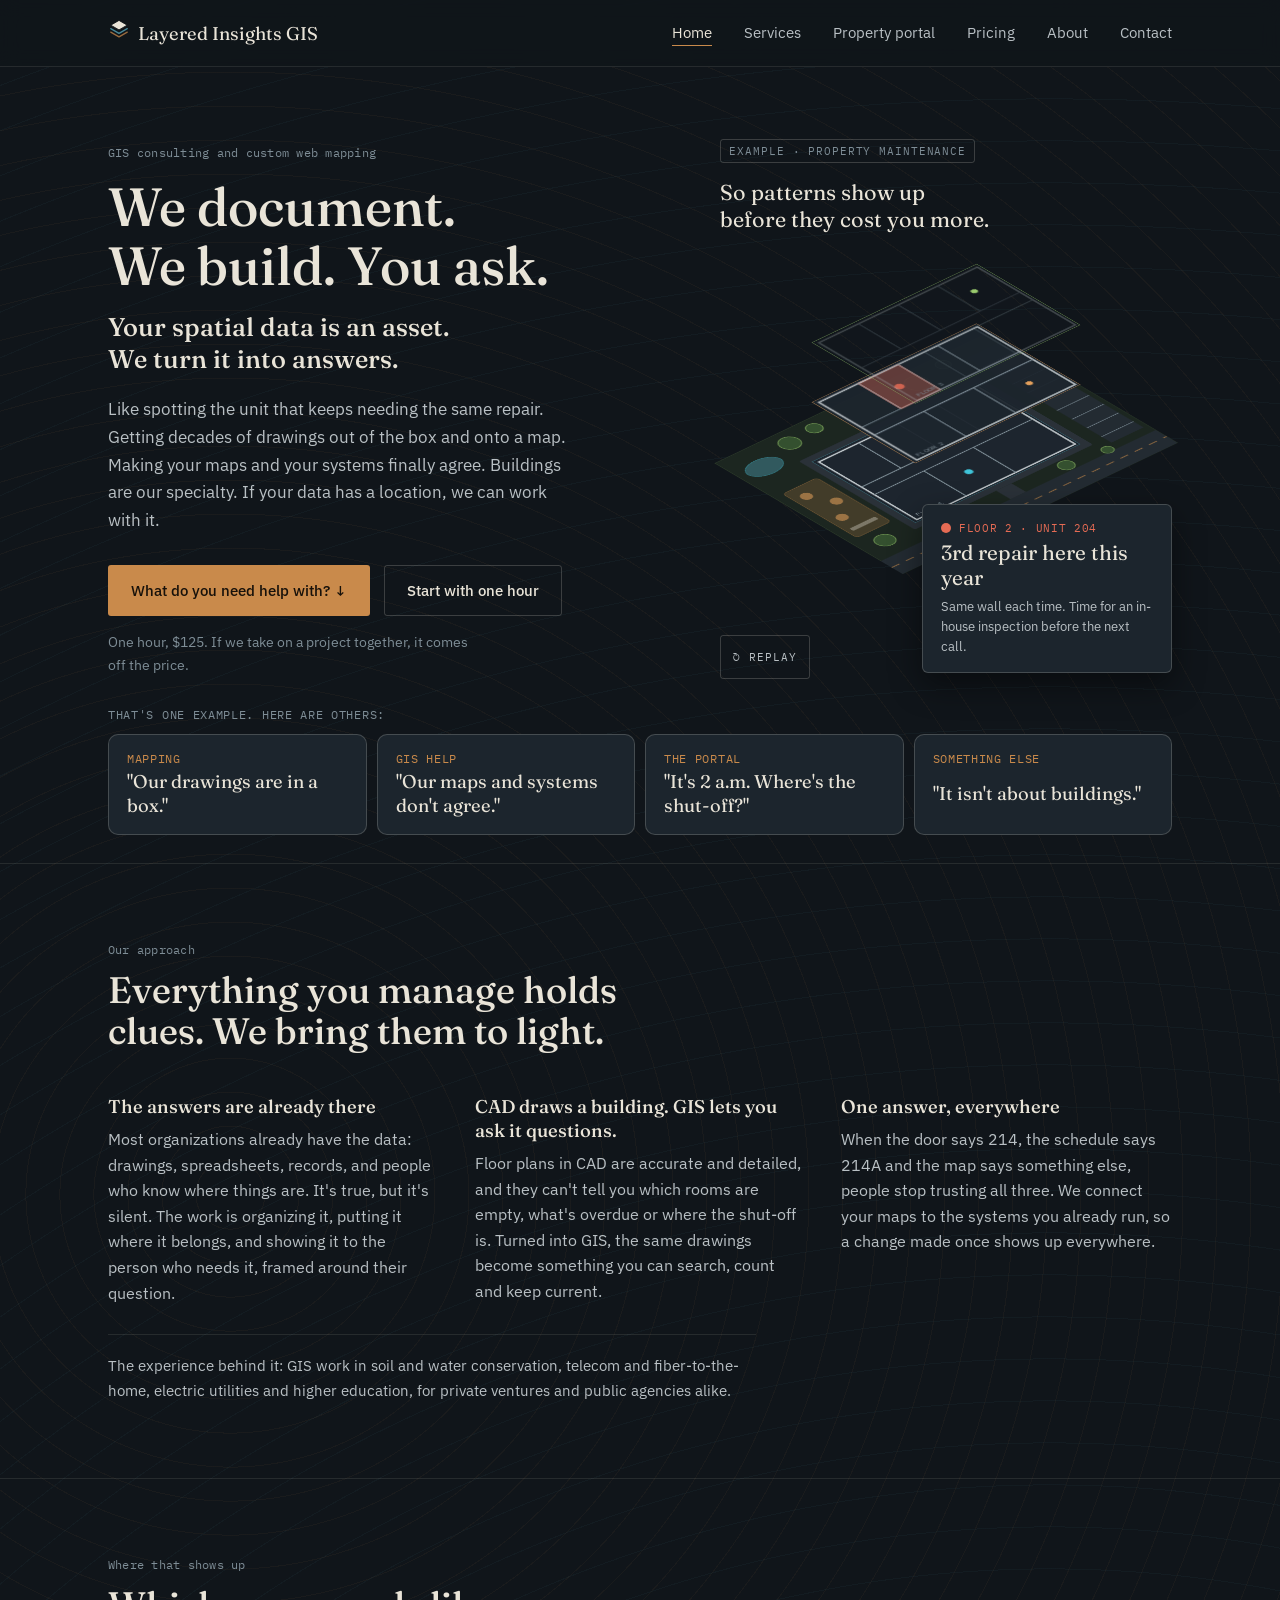
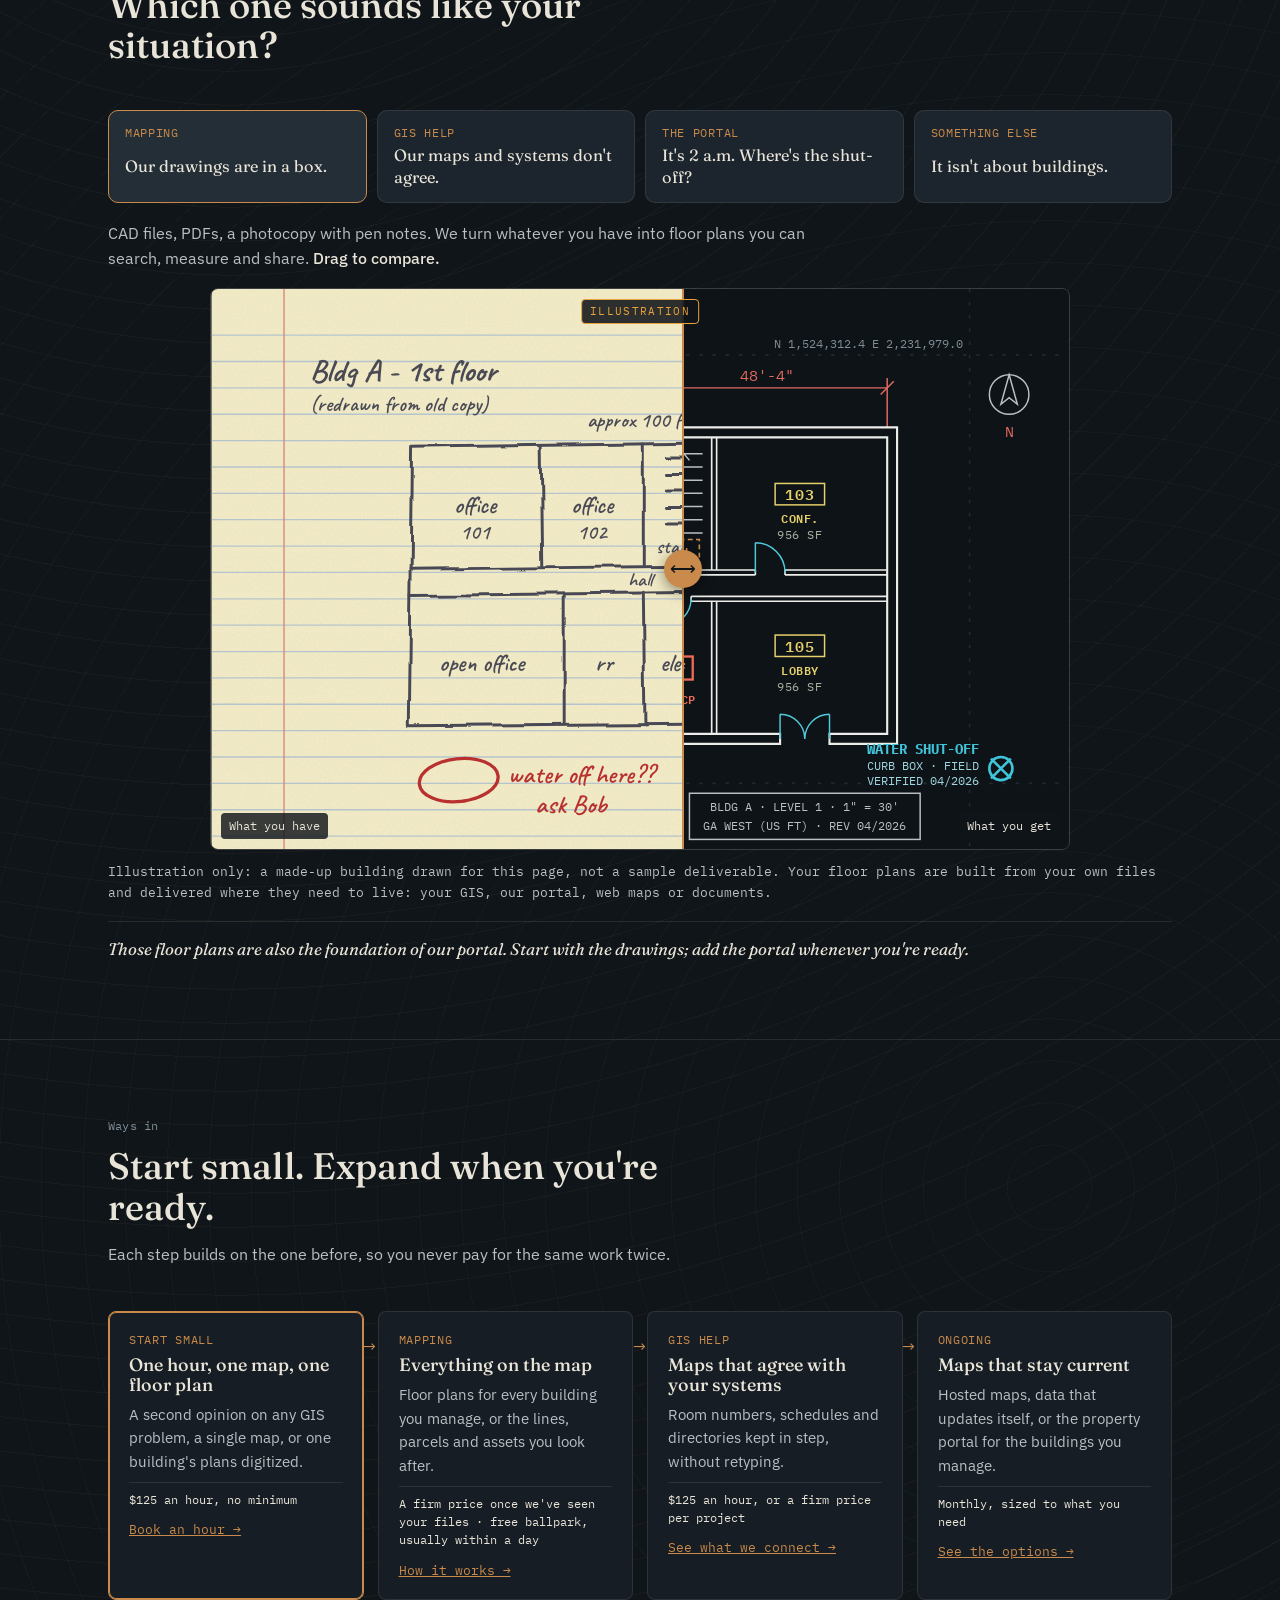
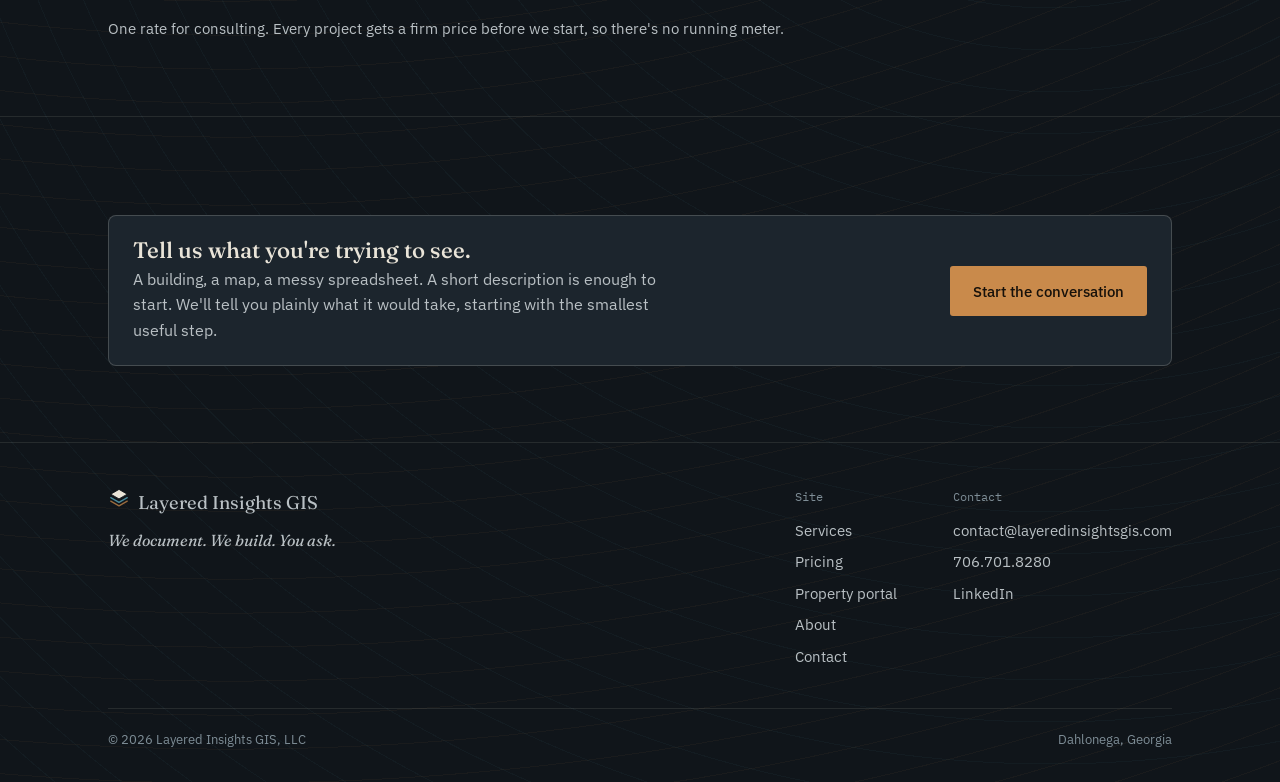
==== docs/index.html @ f212e74a "Services: card icons use the logo mark The six situation cards now draw the same mark as the logo (l" ====
<!DOCTYPE html>
<html lang="en">
<head>
<meta charset="UTF-8" />
<meta name="viewport" content="width=device-width, initial-scale=1.0" />
<title>GIS Consulting &amp; Custom Web Mapping | Layered Insights GIS</title>
<link rel="canonical" href="https://layeredinsightsgis.com/" />
<meta name="description" content="GIS consulting and custom web mapping: drawings, records and field data turned into maps people can search, trust and act on. Buildings are our specialty. Based in North Georgia, working with clients anywhere." />
<meta property="og:type" content="website" />
<meta property="og:site_name" content="Layered Insights GIS" />
<meta property="og:title" content="GIS Consulting & Custom Web Mapping | Layered Insights GIS" />
<meta property="og:description" content="GIS consulting and custom web mapping: drawings, records and field data turned into maps people can search, trust and act on. Buildings are our specialty. Based in North Georgia, working with clients anywhere." />
<meta property="og:url" content="https://layeredinsightsgis.com/" />
<meta property="og:image" content="https://layeredinsightsgis.com/imgs/buildings.jpg" />
<meta name="twitter:card" content="summary_large_image" />
<meta name="twitter:title" content="GIS Consulting & Custom Web Mapping | Layered Insights GIS" />
<meta name="twitter:description" content="GIS consulting and custom web mapping: drawings, records and field data turned into maps people can search, trust and act on. Buildings are our specialty. Based in North Georgia, working with clients anywhere." />
<meta name="twitter:image" content="https://layeredinsightsgis.com/imgs/buildings.jpg" />
<link rel="preconnect" href="https://fonts.googleapis.com">
<link href="https://fonts.googleapis.com/css2?family=Fraunces:opsz,wght@9..144,400;9..144,500;9..144,600&family=IBM+Plex+Sans:wght@400;500;600&family=IBM+Plex+Mono:wght@400;500&family=Caveat:wght@600&display=swap" rel="stylesheet">
<link rel="stylesheet" href="styles.css?v=58">
<link rel="icon" href="/favicon.ico" sizes="any">
<link rel="icon" href="/favicon.svg" type="image/svg+xml">
<link rel="icon" type="image/png" sizes="32x32" href="/favicon-32x32.png">
<link rel="icon" type="image/png" sizes="16x16" href="/favicon-16x16.png">
<link rel="apple-touch-icon" href="/apple-touch-icon.png">
<link rel="manifest" href="/site.webmanifest">
<meta name="theme-color" content="#1E2530">
<script type="application/ld+json">
{
  "@context": "https://schema.org",
  "@type": "ProfessionalService",
  "name": "Layered Insights GIS",
  "url": "https://layeredinsightsgis.com/",
  "email": "contact@layeredinsightsgis.com",
  "telephone": "+1-706-701-8280",
  "sameAs": ["https://www.linkedin.com/company/layered-insights-gis/"],
  "description": "GIS consulting firm offering custom web mapping, GIS systems integration, spatial data pipelines, CAD/GIS integration, and quick-start digitization and mapping engagements.",
  "address": {
    "@type": "PostalAddress",
    "addressLocality": "Dahlonega",
    "addressRegion": "GA",
    "addressCountry": "US"
  },
  "areaServed": "US",
  "knowsAbout": ["GIS consulting", "custom web mapping", "GIS systems integration", "spatial data pipelines", "CAD/GIS integration", "geospatial data management"]
}
</script>
</head>
<body class="contour-field">

<header class="site-header">
  <nav class="nav">
    <a href="index.html" class="wordmark">
      <span class="mark" aria-hidden="true"><svg viewBox="0 0 24 24"><path class="mark-top" d="M12 2.6 L21 7.8 L12 13 L3 7.8 Z"/><path class="mark-mid" d="M3 11.6 L12 16.8 L21 11.6" fill="none"/><path class="mark-low" d="M3 15.4 L12 20.6 L21 15.4" fill="none"/></svg></span>
      Layered Insights GIS
    </a>
    <button class="nav-toggle" aria-label="Toggle navigation" aria-expanded="false">☰</button>
    <ul class="nav-links">
      <li><a href="index.html" aria-current="page">Home</a></li>
      <li><a href="services.html">Services</a></li>
      <li><a href="property-portal.html">Property portal</a></li>
      <li><a href="pricing.html">Pricing</a></li>
      <li><a href="about.html">About</a></li>
      <li><a href="contact.html">Contact</a></li>
    </ul>
  </nav>
</header>

<main>
  <section class="hero mk-hero">
    <div class="container mk-hero-grid">
      <div class="mk-hero-copy">
        <p class="eyebrow">GIS consulting and custom web mapping</p>
        <h1 class="h1-bal"><span class="nw">We document.</span> <span class="nw">We build.</span> <span class="nw">You ask.</span></h1>
        <p class="hero-sub">Your spatial data is an asset. We turn it into <span class="nw">answers.</span></p>
        <p class="lede">Like spotting the unit that keeps needing the same repair. Getting decades of drawings out of the box and onto a map. Making your maps and your systems finally agree. Buildings are our specialty. If your data has a location, we can work with it.</p>
        <div class="hero-cta">
          <a href="#pick" class="btn btn-primary">What do you need help with? ↓</a>
          <a href="#ways" class="btn btn-ghost">Start with one hour</a>
        </div>
        <p class="hero-note">One hour, $125. If we take on a project together, it comes off the price.</p>
      </div>
      <div class="hr-stage">
        <p class="hr-tag">Example · property maintenance</p>
        <div class="hr-play" id="hr-play">
          <p class="hr-caps" aria-hidden="true">
            <span class="hr-cap hr-c1">Your building.</span>
            <span class="hr-cap hr-c2">We put your floor plans on your map.</span>
            <span class="hr-cap hr-c3">Every repair pinned to the room it happened in.</span>
            <span class="hr-cap hr-c4">So patterns show up before they cost you more.</span>
          </p>
          <div class="hr-scene" role="img" aria-label="Your building: a sample building on its landscaped site. The walls and roof lift away. We put your floor plans on your map: three floors separate. Every repair is pinned to the room it happened in: work-order pins appear. So patterns show up before they cost you more: Unit 204 on Floor 2 is highlighted, third repair here this year.">
            <svg width="500" height="380" viewBox="0 0 500 380" aria-hidden="true" class="hr-site">
              <rect x="0" y="0" width="500" height="380" fill="#1C2620" stroke="rgba(155,203,110,0.25)"/>
              <rect x="0" y="336" width="500" height="44" fill="#232B32"/>
              <path d="M0 358H500" stroke="#C98A4B" stroke-width="2" stroke-dasharray="14 12" opacity="0.6"/>
              <rect x="434" y="30" width="58" height="290" fill="#232B32"/>
              <path d="M434 60H492M434 90H492M434 120H492M434 150H492M434 180H492M434 210H492M434 240H492M434 270H492M434 300H492" stroke="#7E8D96" stroke-width="1.2"/>
              <rect x="88" y="73" width="324" height="234" rx="4" fill="#2A3138"/>
              <rect x="236" y="307" width="28" height="29" fill="#2A3138"/>
              <rect x="16" y="120" width="62" height="150" rx="6" fill="rgba(201,138,75,0.22)" stroke="rgba(201,138,75,0.45)"/>
              <g fill="rgba(228,160,92,0.55)"><circle cx="36" cy="146" r="9"/><circle cx="58" cy="182" r="9"/><circle cx="36" cy="218" r="9"/></g>
              <rect x="24" y="246" width="46" height="8" rx="2" fill="rgba(232,228,218,0.35)"/>
              <ellipse cx="44" cy="52" rx="30" ry="20" fill="rgba(76,151,168,0.45)" stroke="rgba(63,196,217,0.5)"/>
              <g fill="#34502F" stroke="rgba(155,203,110,0.55)" stroke-width="1.5"><circle cx="110" cy="30" r="16"/><circle cx="160" cy="24" r="12"/><circle cx="340" cy="32" r="18"/><circle cx="398" cy="20" r="11"/><circle cx="40" cy="300" r="15"/><circle cx="150" cy="322" r="12"/><circle cx="350" cy="322" r="12"/><circle cx="418" cy="330" r="9"/></g>
            </svg>
            <div class="hr-bldg">
              <div class="hr-floor hr-f1"><div class="hr-plate" style="border-color: rgba(76,151,168,0.55)">
                <svg width="300" height="210" viewBox="0 0 300 210" aria-hidden="true">
                  <rect x="6" y="6" width="288" height="198" fill="none" stroke="#B9C0C4" stroke-width="3"/>
                  <path d="M6 92H294M6 118H294M78 6V92M150 6V92M222 6V92M96 118V204M186 118V204" fill="none" stroke="#7E8D96" stroke-width="2"/>
                  <circle cx="140" cy="160" r="6" class="hr-ring" fill="#3FC4D9"/>
                  <circle cx="140" cy="160" r="6" class="hr-pin hr-p2" fill="#3FC4D9"/>
                  <text x="14" y="198" class="hr-fl">FLOOR 1</text>
                </svg></div></div>
              <div class="hr-floor hr-f2"><div class="hr-plate" style="border-color: rgba(228,160,92,0.6)">
                <svg width="300" height="210" viewBox="0 0 300 210" aria-hidden="true">
                  <rect x="78" y="6" width="72" height="86" class="hr-hilite" fill="rgba(229,107,84,0.38)" stroke="#E56B54" stroke-width="2.5"/>
                  <rect x="6" y="6" width="288" height="198" fill="none" stroke="#B9C0C4" stroke-width="3"/>
                  <path d="M6 92H294M6 118H294M78 6V92M150 6V92M222 6V92M96 118V204M186 118V204" fill="none" stroke="#7E8D96" stroke-width="2"/>
                  <circle cx="114" cy="49" r="7" class="hr-ring" fill="#E56B54"/>
                  <circle cx="114" cy="49" r="7" class="hr-pin hr-p1" fill="#E56B54"/>
                  <circle cx="250" cy="160" r="5" class="hr-pin hr-p3" fill="#E4A05C"/>
                  <text x="14" y="198" class="hr-fl">FLOOR 2</text>
                </svg></div></div>
              <div class="hr-floor hr-f3"><div class="hr-plate hr-ghost" style="border-color: rgba(155,203,110,0.55)">
                <svg width="300" height="210" viewBox="0 0 300 210" aria-hidden="true">
                  <g class="hr-ghostlines">
                    <rect x="6" y="6" width="288" height="198" fill="none" stroke="#B9C0C4" stroke-width="3"/>
                    <path d="M6 92H294M6 118H294M78 6V92M150 6V92M222 6V92M96 118V204M186 118V204" fill="none" stroke="#7E8D96" stroke-width="2"/>
                  </g>
                  <circle cx="250" cy="49" r="5" class="hr-pin hr-p4" fill="#9BCB6E"/>
                  <text x="14" y="198" class="hr-fl">FLOOR 3</text>
                </svg></div></div>
              <div class="hr-wall hr-wN"></div>
              <div class="hr-wall hr-wW"></div>
              <div class="hr-wall hr-wE"></div>
              <div class="hr-wall hr-wS"></div>
              <div class="hr-roof"></div>
            </div>
          </div>
          <div class="hr-call">
            <p class="hr-call-top"><span class="hr-dot" aria-hidden="true"></span>Floor 2 · Unit 204</p>
            <p class="hr-call-h">3rd repair here this year</p>
            <p class="hr-call-p">Same wall each time. Time for an in-house inspection before the next call.</p>
          </div>
        </div>
        <button type="button" class="hr-replay" id="hr-replay">↻ Replay</button>
      </div>
    </div>
    <div class="container">
    <nav class="mk-pick-teaser" aria-label="Other examples">
      <p class="mk-teaser-label">That's one example. Here are others:</p>
      <a href="#pick" data-open="map"><small>Mapping</small>"Our drawings are in a box."</a>
      <a href="#pick" data-open="gis"><small>GIS help</small>"Our maps and systems don't agree."</a>
      <a href="#pick" data-open="portal"><small>The portal</small>"It's 2 a.m. Where's the shut-off?"</a>
      <a href="#pick" data-open="other"><small>Something else</small>"It isn't about buildings."</a>
    </nav>
    </div>
  </section>

  <section class="section-border-top approach" id="approach" aria-labelledby="approach-h">
    <div class="container">
      <div class="section-head">
        <p class="eyebrow">Our approach</p>
        <h2 id="approach-h">Everything you manage holds clues. We bring them to light.</h2>
      </div>
      <div class="approach-cols">
        <div>
          <h3>The answers are already there</h3>
          <p>Most organizations already have the data: drawings, spreadsheets, records, and people who know where things are. It's true, but it's silent. The work is organizing it, putting it where it belongs, and showing it to the person who needs it, framed around their question.</p>
        </div>
        <div>
          <h3>CAD draws a building. GIS lets you ask it questions.</h3>
          <p>Floor plans in CAD are accurate and detailed, and they can't tell you which rooms are empty, what's overdue or where the shut-off is. Turned into GIS, the same drawings become something you can search, count and keep current.</p>
        </div>
        <div>
          <h3>One answer, everywhere</h3>
          <p>When the door says 214, the schedule says 214A and the map says something else, people stop trusting all three. We connect your maps to the systems you already run, so a change made once shows up everywhere.</p>
        </div>
      </div>
      <p class="approach-exp">The experience behind it: GIS work in soil and water conservation, telecom and fiber-to-the-home, electric utilities and higher education, for private ventures and public agencies alike.</p>
    </div>
  </section>

  <section class="section-border-top" id="pick">
    <div class="container">
      <div class="section-head">
        <p class="eyebrow">Where that shows up</p>
        <h2>Which one sounds like your situation?</h2>
      </div>
      <div class="pk-tabs" role="tablist" aria-label="Problems">
        <button role="tab" id="tab-map" aria-controls="pane-map" aria-selected="true" data-tab="map"><small>Mapping</small>Our drawings are in a box.</button>
        <button role="tab" id="tab-gis" aria-controls="pane-gis" aria-selected="false" data-tab="gis"><small>GIS help</small>Our maps and systems don't agree.</button>
        <button role="tab" id="tab-portal" aria-controls="pane-portal" aria-selected="false" data-tab="portal"><small>The portal</small>It's 2 a.m. Where's the shut-off?</button>
        <button role="tab" id="tab-other" aria-controls="pane-other" aria-selected="false" data-tab="other"><small>Something else</small>It isn't about buildings.</button>
      </div>

      <div class="pk-pane" role="tabpanel" id="pane-map" aria-labelledby="tab-map">
        <p class="pk-lead">CAD files, PDFs, a photocopy with pen notes. We turn whatever you have into floor plans you can search, measure and share. <b>Drag to compare.</b></p>
        <div class="ba" id="ba">
          <div class="ba-under"><svg class="ba-img" viewBox="0 0 520 340" role="img" aria-label="The same first floor as a clean, to-scale CAD-style drawing: walls, doors, room tags with areas, dimensions, coordinates and a scale bar; the fire alarm panel in the electrical room, the roof hatch in the stair, and the water shut-off at the curb by the east drive, not where the pen note said.">
  <rect width="520" height="340" class="cad-bg"/>
  <!-- coordinate grid ticks -->
  <g class="cad-grid">
    <line x1="60" y1="0" x2="60" y2="340"/><line x1="460" y1="0" x2="460" y2="340"/>
    <line x1="0" y1="40" x2="520" y2="40"/><line x1="0" y1="300" x2="520" y2="300"/>
  </g>
  <text x="64" y="36" class="cad-coord">N 1,524,312.4  E 2,231,845.7</text>
  <text x="456" y="36" class="cad-coord cad-end">N 1,524,312.4  E 2,231,979.0</text>
  <!-- grid bubbles + dims -->
  <g class="cad-dimline">
    <line x1="110" y1="60" x2="410" y2="60"/>
    <line x1="110" y1="54" x2="110" y2="84"/><line x1="265" y1="54" x2="265" y2="84"/><line x1="410" y1="54" x2="410" y2="84"/>
    <path d="M106 64 L114 56 M261 64 L269 56 M406 64 L414 56"/>
  </g>
  <text x="187" y="56" class="cad-dim">51'-8"</text><text x="337" y="56" class="cad-dim">48'-4"</text>
  <!-- walls -->
  <path class="cad-wall-ext" fill-rule="evenodd" d="M104 84 H416 V276 H375 V270 H410 V90 H110 V270 H345 V276 H104 Z"/>
  <g class="cad-wall">
    <path d="M110 170.5 H160 M178 170.5 H222 M240 170.5 H330 M348 170.5 H410 M110 173.5 H160 M178 173.5 H222 M240 173.5 H330 M348 173.5 H410"/>
    <path d="M110 186.5 H150 M168 186.5 H275 M291 186.5 H410 M110 189.5 H150 M168 189.5 H275 M291 189.5 H410"/>
    <path d="M193.5 90 V170.5 M196.5 90 V170.5 M263.5 90 V170.5 M266.5 90 V170.5 M303.5 90 V170.5 M306.5 90 V170.5"/>
    <path d="M160 170.5 V173.5 M178 170.5 V173.5 M222 170.5 V173.5 M240 170.5 V173.5 M330 170.5 V173.5 M348 170.5 V173.5 M150 186.5 V189.5 M168 186.5 V189.5 M275 186.5 V189.5 M291 186.5 V189.5"/>
    <path d="M213.5 189.5 V270 M216.5 189.5 V270 M263.5 189.5 V270 M266.5 189.5 V270 M303.5 189.5 V270 M306.5 189.5 V270"/>
  </g>
  <!-- doors -->
  <g class="cad-door">
    <!-- each door: leaf drawn open 90 degrees from the hinge, arc from the leaf tip back to the strike jamb -->
    <path d="M160 172 V154 M160 154 A18 18 0 0 1 178 172"/>
    <path d="M240 172 V154 M240 154 A18 18 0 0 0 222 172"/>
    <path d="M330 172 V154 M330 154 A18 18 0 0 1 348 172"/>
    <path d="M150 188 V206 M150 206 A18 18 0 0 0 168 188"/>
    <path d="M275 188 V204 M275 204 A16 16 0 0 0 291 188"/>
    <path d="M345 273 V258 M345 258 A15 15 0 0 1 360 273 M375 273 V258 M375 258 A15 15 0 0 0 360 273"/>
  </g>
  <!-- stair + fixtures -->
  <g class="cad-thin">
    <path d="M272 100 H298 M272 108 H298 M272 116 H298 M272 124 H298 M272 132 H298 M272 140 H298 M272 148 H298 M285 96 V160 M280 104 L285 98 L290 104"/>
    <ellipse cx="226" cy="258" rx="5" ry="7"/><ellipse cx="242" cy="258" rx="5" ry="7"/><rect x="250" y="196" width="10" height="16"/>
  </g>
  <!-- room tags -->
  <g class="cad-tag">
    <rect x="137" y="118" width="30" height="13"/><text x="152" y="128" class="cad-no">101</text><text x="152" y="142">OFFICE</text><text x="152" y="152" class="cad-sf">774 SF</text>
    <rect x="215" y="118" width="30" height="13"/><text x="230" y="128" class="cad-no">102</text><text x="230" y="142">OFFICE</text><text x="230" y="152" class="cad-sf">637 SF</text>
    <rect x="342" y="118" width="30" height="13"/><text x="357" y="128" class="cad-no">103</text><text x="357" y="142">CONF.</text><text x="357" y="152" class="cad-sf">956 SF</text>
    <rect x="147" y="222" width="30" height="13"/><text x="162" y="232" class="cad-no">104</text><text x="162" y="246">OPEN OFFICE</text><text x="162" y="256" class="cad-sf">956 SF</text>
    <text x="240" y="232">TOILET</text>
    <rect x="342" y="210" width="30" height="13"/><text x="357" y="220" class="cad-no">105</text><text x="357" y="234">LOBBY</text><text x="357" y="244" class="cad-sf">956 SF</text>
    <text x="230" y="182" class="cad-corr">CORRIDOR</text>
  </g>
  <!-- features -->
  <g class="cad-fire"><rect x="278" y="223" width="14" height="14"/><text x="285" y="233">F</text></g>
  <text x="285" y="252" class="cad-flab">FACP</text>
  <rect x="274" y="152" width="22" height="14" class="cad-hatch"/><text x="285" y="162" class="cad-flab">RH</text>
  <g class="cad-water"><circle cx="479" cy="291" r="7"/><path d="M473 285 L485 297 M485 285 L473 297"/></g>
  
  <text x="466" y="282" class="cad-wlab cad-end">WATER SHUT-OFF</text>
  <text x="466" y="292" class="cad-wsub cad-end">CURB BOX · FIELD</text>
  <text x="466" y="301" class="cad-wsub cad-end">VERIFIED 04/2026</text>
  <circle cx="150" cy="298" r="13" class="cad-ghost"/>
  <text x="150" y="324" class="cad-ghost-t">NOT WHERE THE NOTE SAID</text>
  <!-- north arrow + scale bar -->
  <g class="cad-thin" transform="translate(484 64)"><circle r="12"/><path d="M0 -12 L5 6 L0 2 L-5 6 Z" class="cad-fill"/></g>
  <text x="484" y="90" class="cad-dim">N</text>
  <g class="cad-thin"><path d="M14 284 H74 M14 280 V288 M44 280 V288 M74 280 V288"/><rect x="14" y="282" width="30" height="4" class="cad-fill"/></g>
  <text x="14" y="298" class="cad-coord">0</text><text x="44" y="298" class="cad-coord cad-mid">10</text><text x="74" y="298" class="cad-coord cad-mid">20 FT</text>
  <!-- title block -->
  <g class="cad-thin"><rect x="290" y="306" width="140" height="28"/></g>
  <text x="360" y="317" class="cad-tb">BLDG A · LEVEL 1 · 1" = 30'</text>
  <text x="360" y="328" class="cad-tb">GA WEST (US FT) · REV 04/2026</text>
</svg></div>
          <div class="ba-over"><svg class="ba-img" viewBox="0 0 520 340" role="img" aria-label="A hand-drawn, not-to-scale sketch of the first floor on a yellow legal pad, with rooms labeled in pencil and red-pen notes: water off here, ask Bob; fire panel, I think; roof key in the office drawer; a crossed-out landscaper phone number.">
  <defs>
    <filter id="hd-wobble" x="-5%" y="-5%" width="110%" height="110%">
      <feTurbulence type="fractalNoise" baseFrequency="0.035" numOctaves="2" seed="3" result="t"/>
      <feDisplacementMap in="SourceGraphic" in2="t" scale="5" xChannelSelector="R" yChannelSelector="G"/>
    </filter>
    <filter id="hd-grain" x="0" y="0" width="100%" height="100%">
      <feTurbulence type="fractalNoise" baseFrequency="0.8" numOctaves="2" seed="11" result="n"/>
      <feColorMatrix in="n" type="matrix" values="0 0 0 0 0.35  0 0 0 0 0.3  0 0 0 0 0.15  0 0 0 0.10 0"/>
    </filter>
  </defs>
  <rect width="520" height="340" fill="#F4EDC9"/>
  <g class="hd-rule"><line x1="0" y1="28" x2="520" y2="28"/><line x1="0" y1="44" x2="520" y2="44"/><line x1="0" y1="60" x2="520" y2="60"/><line x1="0" y1="76" x2="520" y2="76"/><line x1="0" y1="92" x2="520" y2="92"/><line x1="0" y1="108" x2="520" y2="108"/><line x1="0" y1="124" x2="520" y2="124"/><line x1="0" y1="140" x2="520" y2="140"/><line x1="0" y1="156" x2="520" y2="156"/><line x1="0" y1="172" x2="520" y2="172"/><line x1="0" y1="188" x2="520" y2="188"/><line x1="0" y1="204" x2="520" y2="204"/><line x1="0" y1="220" x2="520" y2="220"/><line x1="0" y1="236" x2="520" y2="236"/><line x1="0" y1="252" x2="520" y2="252"/><line x1="0" y1="268" x2="520" y2="268"/><line x1="0" y1="284" x2="520" y2="284"/><line x1="0" y1="300" x2="520" y2="300"/><line x1="0" y1="316" x2="520" y2="316"/><line x1="0" y1="332" x2="520" y2="332"/></g>
  <line x1="44" y1="0" x2="44" y2="340" class="hd-margin"/>
  <rect width="520" height="340" filter="url(#hd-grain)"/>
  <g class="hd-pencil" filter="url(#hd-wobble)">
    <path d="M372 262 L402 262 L398 92 L122 96 L120 265 L344 263"/>
    <path d="M121 170 L400 167 M121 186 L401 183"/>
    <path d="M200 95 L201 169 M262 94 L262 168 M300 93 L301 168"/>
    <path d="M214 186 L214 264 M262 184 L263 264 M300 184 L301 263"/>
    <path d="M276 102 L296 102 M276 112 L296 112 M276 122 L296 122 M276 132 L296 132 M276 142 L296 142"/>
    <path d="M345 263 Q 358 248 372 262"/>
  </g>
  <g class="hd-label">
    <text x="160" y="136">office</text><text x="160" y="152" class="hd-n">101</text>
    <text x="231" y="136">office</text><text x="231" y="152" class="hd-n">102</text>
    <text x="350" y="136">conf rm</text><text x="350" y="152" class="hd-n">103</text>
    <text x="164" y="232">open office</text>
    <text x="238" y="232">rr</text>
    <text x="281" y="232">elec</text>
    <text x="350" y="226">lobby</text>
    <text x="282" y="160" class="hd-sm">stairs</text>
    <text x="260" y="180" class="hd-sm">hall</text>
  </g>
  <text x="60" y="56" class="hd-title">Bldg A - 1st floor</text>
  <text x="60" y="74" class="hd-sm2">(redrawn from old copy)</text>
  <text x="262" y="84" class="hd-sm2">approx 100 ft ?</text>
  <text x="300" y="302" class="hd-nts">NOT TO SCALE</text>
  <g class="sk-pen">
    <ellipse cx="150" cy="298" rx="24" ry="13" transform="rotate(-6 150 298)"/>
    
    <path d="M432 210 C 400 222, 340 232, 292 231"/><path d="M300 225 L291 231 L300 237"/>
    <path d="M428 116 C 400 120, 330 120, 292 122"/><path d="M301 116 L292 122 L301 128"/>
    <line x1="420" y1="56" x2="506" y2="51"/>
  </g>
  <g class="sk-hand">
    <text x="180" y="300">water off here??</text>
    <text x="196" y="318">ask Bob</text>
    <text x="424" y="200">FIRE PANEL</text><text x="434" y="217">(I think)</text>
    <text x="432" y="104">roof key -</text><text x="424" y="121">office drawer</text>
    <text x="424" y="38">landscaper</text><text x="422" y="56" class="sk-x">770-555-01..</text><text x="430" y="74">new guy?</text>
  </g>
</svg></div>
          <div class="ba-line" aria-hidden="true"><span>⟷</span></div>
          <span class="ba-tag ba-tag-l">What you have</span>
          <span class="ba-tag ba-tag-r">What you get</span>
          <span class="ba-illus" aria-hidden="true">Illustration</span>
          <input class="ba-range" id="ba-range" type="range" min="0" max="100" value="55" aria-label="Compare the paper site plan with the mapped building">
        </div>
        <p class="ti-note">Illustration only: a made-up building drawn for this page, not a sample deliverable. Your floor plans are built from your own files and delivered where they need to live: your GIS, our portal, web maps or documents.</p>
        <p class="pk-next">Those floor plans are also the foundation of our portal. Start with the drawings; add the portal whenever you're ready.</p>
      </div>

      <div class="pk-pane" role="tabpanel" id="pane-gis" aria-labelledby="tab-gis" hidden>
        <p class="pk-lead">The door says 214. The scheduling system says 214A. The map says something else. We connect your maps to the systems you already run, and keep them in step.</p>
        <div class="sy">
          <div class="sy-head"><span>Room</span><span>Sign on the door</span><span>Scheduling system</span><span>Map</span></div>
          <div class="sy-row"><span>Conference</span><span>214</span><span class="sy-v" data-good="214">214A</span><span class="sy-v" data-good="214">2-14</span></div>
          <div class="sy-row"><span>Office</span><span>218</span><span>218</span><span class="sy-v" data-good="218">216</span></div>
          <div class="sy-row"><span>Storage</span><span>220</span><span class="sy-v" data-good="220">—</span><span>220</span></div>
          <div class="sy-row"><span>Break room</span><span>222</span><span>222</span><span>222</span></div>
          <div class="sy-foot"><span id="sy-count">4 mismatches</span><button class="btn btn-primary" id="sy-go">Connect them</button></div>
        </div>
        <p class="ti-note">Made-up example for illustration.</p>
        <p class="pk-next">Once your maps and systems agree, the portal can sit right on top of them.</p>
      </div>

      <div class="pk-pane" role="tabpanel" id="pane-portal" aria-labelledby="tab-portal" hidden>
        <p class="pk-lead">Suite 101 calls at 02:01: water through the ceiling. Click through what the manager does. About thirty seconds.</p>
        <div id="try-it" data-start="leak">
        <p class="ti-phone">Best on a computer or tablet. The plan is too small to tap comfortably on a phone.</p>
      <div class="ti-mock" role="note"><b>Illustration only. This is not the real portal.</b> A simplified mock-up with a fictional building, people and numbers, to show the idea. The real portal looks and works differently: it runs on a live map with each customer's own buildings. <a href="contact.html?topic=portal#contactForm">Ask for a walkthrough</a> to see a demo of the actual interface.</div>
      <div class="situations" id="ti-situations" hidden>
        <button class="sit" data-sit="leak" aria-pressed="false"><small>02:01 Tuesday</small>Suite 101 calls: water is coming through the ceiling.</button>
      </div>
      <div class="stage">
        <div class="plan-card">
          <div class="bar">
            <div class="bldg">Bellwether Office Tower <span class="ti-mock-tag">Mock-up</span></div>
            <div class="tabs" role="tablist" aria-label="Level" id="ti-tabs"></div>
          </div>
          <svg class="plan" id="ti-plan" viewBox="0 0 600 380" role="img" aria-label="Plan of the selected level"></svg>
          <div class="legend" aria-hidden="true">
            <span><i class="l-sys"></i>Systems</span>
            <span><i class="l-safe"></i>Life safety</span>
            <span><i class="l-acc"></i>Access</span>
            <span><i class="l-stale"></i>Needs attention</span>
          </div>
        </div>
        <aside class="side" id="ti-side" aria-live="polite"></aside>
      </div>
      <p class="ti-note">Mock-up for illustration. Not the portal's actual screens.</p>
      <div class="toast" id="ti-toast" hidden></div>
    
        </div>
        <p class="pk-next">That's the 2 a.m. call. On Monday morning, the portal tells you what's overdue before the next one. <a href="property-portal.html#real-portal">See the real portal →</a></p>
      </div>

      <div class="pk-pane" role="tabpanel" id="pane-other" aria-labelledby="tab-other" hidden>
        <p class="pk-lead">Good. If your data has a location, the same thinking applies: find out what you have, put it where it belongs, and show it to the people who need it.</p>
        <ul class="other-grid">
          <li><a href="services.html"><b>Land and parcels</b><span>Plats, deeds and old surveys lined up with today's map.</span></a></li>
          <li><a href="services.html"><b>Utilities and infrastructure</b><span>Lines, valves and fiber routes you can find again.</span></a></li>
          <li><a href="services.html"><b>Campuses and events</b><span>Wayfinding, event maps and the places people need to find.</span></a></li>
          <li><a href="services.html"><b>Field data collection</b><span>Signs, hydrants, trees, meters: counted where they stand.</span></a></li>
          <li><a href="services.html"><b>Data you already have</b><span>Duplicates gone, names consistent, tables that agree.</span></a></li>
          <li><a href="services.html"><b>One good map</b><span>A single polished map for a report, a meeting or your website.</span></a></li>
        </ul>
        <p class="pk-next">Not sure where yours fits? An hour of consulting is a good place to start. <a href="contact.html">Book an hour →</a></p>
      </div>
    </div>
  </section>

  <section class="section-border-top" id="ways">
    <div class="container">
      <div class="section-head">
        <p class="eyebrow">Ways in</p>
        <h2>Start small. Expand when you're ready.</h2>
        <p class="lede">Each step builds on the one before, so you never pay for the same work twice.</p>
      </div>
      <ol class="path">
        <li class="step-card is-on"><span class="who">START SMALL</span><h3>One hour, one map, one floor plan</h3><p>A second opinion on any GIS problem, a single map, or one building's plans digitized.</p><span class="price">$125 an hour, no minimum</span><a class="go" href="contact.html">Book an hour →</a></li>
        <li class="step-card"><span class="who">MAPPING</span><h3>Everything on the map</h3><p>Floor plans for every building you manage, or the lines, parcels and assets you look after.</p><span class="price">A firm price once we've seen your files · free ballpark, usually within a day</span><a class="go" href="services.html">How it works →</a></li>
        <li class="step-card"><span class="who">GIS HELP</span><h3>Maps that agree with your systems</h3><p>Room numbers, schedules and directories kept in step, without retyping.</p><span class="price">$125 an hour, or a firm price per project</span><a class="go" href="services.html">See what we connect →</a></li>
        <li class="step-card"><span class="who">ONGOING</span><h3>Maps that stay current</h3><p>Hosted maps, data that updates itself, or the property portal for the buildings you manage.</p><span class="price">Monthly, sized to what you need</span><a class="go" href="services.html">See the options →</a></li>
      </ol>
      <p class="path-credit">One rate for consulting. Every project gets a firm price before we start, so there's no running meter.</p>
    </div>
  </section>

  <section class="section-border-top">
    <div class="container">
      <div class="mk-ask">
        <div><h3>Tell us what you're trying to see.</h3><p>A building, a map, a messy spreadsheet. A short description is enough to start. We'll tell you plainly what it would take, starting with the smallest useful step.</p></div>
        <a href="contact.html" class="btn btn-primary">Start the conversation</a>
      </div>
    </div>
  </section>
</main>

<footer class="site-footer">
  <div class="container">
    <div class="footer-grid">
      <div class="footer-brand">
        <a href="index.html" class="wordmark">
          <span class="mark" aria-hidden="true"><svg viewBox="0 0 24 24"><path class="mark-top" d="M12 2.6 L21 7.8 L12 13 L3 7.8 Z"/><path class="mark-mid" d="M3 11.6 L12 16.8 L21 11.6" fill="none"/><path class="mark-low" d="M3 15.4 L12 20.6 L21 15.4" fill="none"/></svg></span>
          Layered Insights GIS
        </a>
        <p class="footer-tagline">We document. We build. You ask.</p>
      </div>
      <div class="footer-cols">
        <div class="footer-col">
          <h4>Site</h4>
          <ul>
            <li><a href="services.html">Services</a></li>
            <li><a href="pricing.html">Pricing</a></li>
            <li><a href="property-portal.html">Property portal</a></li>
            <li><a href="about.html">About</a></li>
            <li><a href="contact.html">Contact</a></li>
          </ul>
        </div>
        <div class="footer-col">
          <h4>Contact</h4>
          <ul>
            <li><a href="mailto:contact@layeredinsightsgis.com">contact@layeredinsightsgis.com</a></li>
            <li><a href="tel:+17067018280">706.701.8280</a></li>
            <li><a href="https://www.linkedin.com/company/layered-insights-gis/" rel="me noopener" target="_blank">LinkedIn</a></li>
          </ul>
        </div>
      </div>
    </div>
    <div class="footer-bottom">
      <span>© 2026 Layered Insights GIS, LLC</span>
      <span>Dahlonega, Georgia</span>
    </div>
  </div>
</footer>

<script src="script.js?v=14"></script>
<script src="try-it.js?v=9"></script>
<script src="home.js?v=4"></script>
</body>
</html>
---- docs/styles.css ----
/* ============================================================
   Layered Insights GIS — design tokens
   Palette drawn from real cartographic convention: a dark
   basemap ink, with contour ochre / hydrology teal / vegetation
   olive standing in for actual GIS layer types.
   ============================================================ */

:root {
  --ink: #10151A;
  --ink-2: #161D24;
  --panel: #1C252D;
  --panel-2: #232E37;
  --border: rgba(232, 228, 218, 0.10);
  --border-strong: rgba(232, 228, 218, 0.20);

  --paper: #E9E4D8;
  --paper-dim: #B9C0C4;
  --muted: #7E8D96;

  --ochre: #C98A4B;
  --ochre-dim: rgba(201, 138, 75, 0.35);
  --teal: #4C97A8;
  --teal-dim: rgba(76, 151, 168, 0.35);
  --olive: #7C9473;
  --olive-dim: rgba(124, 148, 115, 0.35);
  --clay: #B45C4A;

  --ochre-pop: #E4A05C;
  --teal-pop: #3FC4D9;
  --olive-pop: #9BCB6E;
  --clay-pop: #E56B54;

  --font-display: "Fraunces", Georgia, serif;
  --font-body: "IBM Plex Sans", -apple-system, sans-serif;
  --font-mono: "IBM Plex Mono", monospace;

  --max-w: 1120px;
}

* { box-sizing: border-box; }

html {
  scroll-behavior: smooth;
}

@media (prefers-reduced-motion: reduce) {
  html { scroll-behavior: auto; }
  *, *::before, *::after {
    animation-duration: 0.001ms !important;
    transition-duration: 0.001ms !important;
  }
}

body {
  margin: 0;
  background: var(--ink);
  color: var(--paper);
  font-family: var(--font-body);
  font-size: 16px;
  line-height: 1.6;
  -webkit-font-smoothing: antialiased;
}

a {
  color: inherit;
}

/* subtle contour texture on the base ink */
.contour-field {
  background-image:
    repeating-radial-gradient(circle at 18% 30%, rgba(201,138,75,0.05) 0, rgba(201,138,75,0.05) 1px, transparent 1px, transparent 34px),
    repeating-radial-gradient(circle at 82% 70%, rgba(76,151,168,0.05) 0, rgba(76,151,168,0.05) 1px, transparent 1px, transparent 42px);
}

img { max-width: 100%; display: block; }

/* ---------------- scroll reveal ---------------- */

.reveal {
  opacity: 0;
  transform: translateY(22px);
  transition: opacity 0.7s ease, transform 0.7s ease;
}
.reveal.revealed {
  opacity: 1;
  transform: translateY(0);
}

.signature-divider {
  width: 100%;
  height: 18px;
  opacity: 0.6;
}
.signature-divider svg { width: 100%; height: 100%; display: block; }
.signature-divider path { fill: none; stroke: var(--ochre); stroke-width: 1.3; }

h1, h2, h3 {
  font-family: var(--font-display);
  font-weight: 500;
  line-height: 1.1;
  margin: 0;
  color: var(--paper);
}

p { margin: 0; }

.eyebrow {
  font-family: var(--font-mono);
  font-size: 0.78rem;
  letter-spacing: 0.02em;
  color: var(--muted);
}

.container {
  max-width: var(--max-w);
  margin: 0 auto;
  padding: 0 28px;
}

/* ---------------- header / nav ---------------- */

.site-header {
  position: sticky;
  top: 0;
  z-index: 50;
  background: rgba(16, 21, 26, 0.86);
  backdrop-filter: blur(10px);
  border-bottom: 1px solid var(--border);
}

.nav {
  display: flex;
  align-items: center;
  justify-content: space-between;
  padding: 18px 28px;
  max-width: var(--max-w);
  margin: 0 auto;
}

.wordmark {
  display: flex;
  align-items: baseline;
  gap: 8px;
  text-decoration: none;
  font-family: var(--font-display);
  font-size: 1.15rem;
  color: var(--paper);
}

.wordmark .mark {
  display: inline-flex;
  width: 22px;
  height: 22px;
  position: relative;
  flex-shrink: 0;
}
.wordmark .mark svg {
  width: 100%;
  height: 100%;
}
.wordmark .mark .mark-top {
  fill: var(--paper);
  stroke: var(--ink);
  stroke-width: 1;
}
.wordmark .mark .mark-mid {
  stroke: var(--teal);
  stroke-width: 1.4;
  stroke-linecap: round;
  stroke-linejoin: round;
  opacity: 0.9;
}
.wordmark .mark .mark-low {
  stroke: var(--ochre);
  stroke-width: 1.4;
  stroke-linecap: round;
  stroke-linejoin: round;
  opacity: 0.75;
}

.nav-links {
  display: flex;
  gap: 32px;
  list-style: none;
  margin: 0;
  padding: 0;
  font-size: 0.94rem;
}

.nav-links a {
  text-decoration: none;
  color: var(--paper-dim);
  padding-bottom: 3px;
  border-bottom: 1px solid transparent;
  transition: color 0.15s ease, border-color 0.15s ease;
}

.nav-links a:hover,
.nav-links a[aria-current="page"] {
  color: var(--paper);
  border-color: var(--ochre);
}

.nav-toggle {
  display: none;
  background: none;
  border: 1px solid var(--border-strong);
  border-radius: 4px;
  color: var(--paper);
  width: 38px;
  height: 34px;
  cursor: pointer;
}

@media (max-width: 720px) {
  .nav-links {
    position: absolute;
    top: 100%;
    left: 0;
    right: 0;
    background: var(--ink-2);
    border-bottom: 1px solid var(--border);
    flex-direction: column;
    gap: 0;
    padding: 8px 28px 18px;
    display: none;
  }
  .nav-links.open { display: flex; }
  .nav-links a { display: block; padding: 12px 0; border-bottom: 1px solid var(--border); }
  .nav-toggle { display: block; }
}

/* ---------------- buttons ---------------- */

.btn {
  display: inline-flex;
  align-items: center;
  gap: 8px;
  font-family: var(--font-body);
  font-size: 0.95rem;
  font-weight: 500;
  text-decoration: none;
  padding: 12px 22px;
  border-radius: 3px;
  border: 1px solid transparent;
  cursor: pointer;
  transition: transform 0.2s ease, box-shadow 0.2s ease, background 0.2s ease, border-color 0.2s ease;
}

.btn-primary {
  background: var(--ochre);
  color: #17110A;
}
.btn-primary:hover {
  background: #d99a5d;
  transform: translateY(-2px);
  box-shadow: 0 10px 24px -8px rgba(201, 138, 75, 0.55);
}

.btn-ghost {
  background: transparent;
  border-color: var(--border-strong);
  color: var(--paper);
}
.btn-ghost:hover {
  border-color: var(--paper-dim);
  transform: translateY(-2px);
}

/* ---------------- hero / layer stack ---------------- */

.hero {
  padding: 72px 0 40px;
}

.hero-grid {
  display: grid;
  grid-template-columns: 1.05fr 0.95fr;
  gap: 56px;
  align-items: center;
}

@media (max-width: 880px) {
  .hero-grid { grid-template-columns: 1fr; }
}

.hero h1 {
  font-size: clamp(2.3rem, 4.2vw, 3.4rem);
  margin-top: 14px;
  max-width: 13ch;
}

.hero .lede {
  margin-top: 20px;
  font-size: 1.08rem;
  color: var(--paper-dim);
  max-width: 46ch;
}

.hero-cta {
  margin-top: 32px;
  display: flex;
  gap: 14px;
  flex-wrap: wrap;
}

.hero-note {
  margin-top: 14px;
  font-size: 0.9rem;
  color: var(--muted);
  max-width: 46ch;
}

.coord {
  font-family: var(--font-mono);
  font-size: 0.72rem;
  color: var(--muted);
}

/* layer stack graphic */
.stack-stage {
  position: relative;
  height: 400px;
}

.layer-sheet {
  position: absolute;
  inset: 30px 10px 60px 40px;
  border-radius: 5px;
  border: 1px solid var(--border-strong);
  overflow: hidden;
  transform: translate(var(--tx, 0), var(--ty, 0)) rotate(var(--rot, 0deg)) rotateX(var(--tilt-x, 0deg)) rotateY(var(--tilt-y, 0deg));
  transform-style: preserve-3d;
  animation: sheetIn 0.7s cubic-bezier(0.16, 1, 0.3, 1) backwards;
  animation-delay: var(--delay, 0s);
  opacity: 1;
  transition: opacity 0.35s ease, transform 0.15s ease-out;
}

@keyframes sheetIn {
  from {
    transform: translate(var(--tx, 0), calc(var(--ty, 0px) + 46px)) rotate(var(--rot, 0deg)) scale(0.94);
  }
  to {
    transform: translate(var(--tx, 0), var(--ty, 0)) rotate(var(--rot, 0deg)) rotateX(var(--tilt-x, 0deg)) rotateY(var(--tilt-y, 0deg));
  }
}

.layer-photo {
  background-size: cover;
  background-position: center;
  filter: grayscale(1) brightness(0.8) contrast(1.02);
  transition: filter 0.5s ease, box-shadow 0.5s ease;
}
.layer-photo.active {
  filter: grayscale(0) brightness(0.95) contrast(1.02) saturate(1.05);
}
.layer-photo::before {
  content: "";
  position: absolute;
  inset: 0;
  mix-blend-mode: color;
  opacity: 0.85;
  transition: opacity 0.5s ease;
  pointer-events: none;
}
.layer-photo.active::before { opacity: 0; }
.layer-photo[data-layer="contours"]::before { background: var(--ochre-pop); }
.layer-photo[data-layer="buildings"]::before { background: var(--olive-pop); }
.layer-photo[data-layer="rooms"]::before { background: var(--teal-pop); }
.layer-photo[data-layer="safety"]::before { background: var(--clay-pop); }

.layer-photo::after {
  content: "";
  position: absolute;
  inset: 0;
  background: linear-gradient(180deg, rgba(16,21,26,0.05), rgba(16,21,26,0.35));
  pointer-events: none;
}

.layer-photo.active[data-layer="contours"] { box-shadow: 0 0 46px -6px var(--ochre); }
.layer-photo.active[data-layer="buildings"] { box-shadow: 0 0 46px -6px var(--olive); }
.layer-photo.active[data-layer="rooms"] { box-shadow: 0 0 46px -6px var(--teal); }
.layer-photo.active[data-layer="safety"] { box-shadow: 0 0 46px -6px var(--clay); }

.sheet-label {
  position: absolute;
  top: 12px;
  left: 16px;
  color: var(--paper);
  opacity: 0;
  transform: translateY(-4px);
  transition: opacity 0.25s ease, transform 0.25s ease;
  z-index: 1;
}
.sheet-label .name {
  display: block;
  font-family: var(--font-display);
  font-size: 1.05rem;
  text-shadow: 0 1px 6px rgba(0,0,0,0.7);
}
.sheet-label .tech {
  display: block;
  font-family: var(--font-mono);
  font-size: 0.68rem;
  color: var(--paper-dim);
  text-shadow: 0 1px 4px rgba(0,0,0,0.7);
  margin-top: 2px;
}
.layer-sheet.active .sheet-label { opacity: 1; transform: translateY(0); }

.layer-sheet[data-layer="base"] {
  z-index: 1;
  background:
    radial-gradient(circle at 30% 20%, rgba(76,151,168,0.08), transparent 55%),
    var(--panel-2);
  background-image:
    linear-gradient(rgba(232,228,218,0.05) 1px, transparent 1px),
    linear-gradient(90deg, rgba(232,228,218,0.05) 1px, transparent 1px);
  background-size: 28px 28px;
  color: var(--muted);
}
.layer-sheet[data-layer="base"] .chrome {
  position: absolute;
  bottom: 14px;
  right: 14px;
  width: 110px;
  height: 38px;
}

.layer-sheet[data-layer="contours"] { z-index: 2; }
.layer-sheet.active[data-layer="contours"] { border-color: var(--ochre); }

.layer-sheet[data-layer="buildings"] { z-index: 3; }
.layer-sheet.active[data-layer="buildings"] { border-color: var(--olive); }

.layer-sheet[data-layer="rooms"] { z-index: 4; }
.layer-sheet.active[data-layer="rooms"] { border-color: var(--teal); }

.layer-sheet[data-layer="safety"] { z-index: 5; }
.layer-sheet.active[data-layer="safety"] { border-color: var(--clay); }

.layer-toggles {
  display: flex;
  flex-wrap: wrap;
  gap: 10px;
  margin-top: 28px;
}

.layer-chip {
  display: flex;
  align-items: center;
  gap: 8px;
  font-family: var(--font-mono);
  font-size: 0.78rem;
  color: var(--paper-dim);
  background: var(--panel);
  border: 1px solid var(--border-strong);
  border-radius: 20px;
  padding: 7px 13px 7px 10px;
  cursor: pointer;
  user-select: none;
}

.layer-chip input { accent-color: var(--ochre); cursor: pointer; }
.layer-chip .swatch {
  width: 9px; height: 9px; border-radius: 2px;
}

/* ---------------- generic sections ---------------- */

section { padding: 76px 0; }
.section-border-top { border-top: 1px solid var(--border); }

.section-head {
  max-width: 60ch;
  margin-bottom: 44px;
}

.section-head h2 {
  font-size: clamp(1.7rem, 3vw, 2.3rem);
  margin-top: 10px;
}

.section-head .lede {
  margin-top: 14px;
  color: var(--paper-dim);
  font-size: 1.02rem;
}

.grid-4 {
  display: grid;
  grid-template-columns: repeat(4, 1fr);
  gap: 1px;
  background: var(--border);
  border: 1px solid var(--border);
}

@media (max-width: 980px) {
  .grid-4 { grid-template-columns: repeat(2, 1fr); }
}

@media (max-width: 560px) {
  .grid-4 { grid-template-columns: 1fr; }
}

.grid-flex {
  display: grid;
  grid-template-columns: repeat(auto-fit, minmax(230px, 1fr));
  gap: 1px;
  background: transparent;
}
.grid-flex .card {
  border: 1px solid var(--border);
}

.featured-callout {
  background: var(--panel);
  border: 1px solid var(--ochre-dim);
  border-left: 3px solid var(--ochre);
  border-radius: 4px;
  padding: 32px 36px;
  margin-bottom: 32px;
}
.featured-callout h3 {
  font-size: 1.4rem;
  margin-top: 8px;
}
.featured-callout p:not(.eyebrow) {
  margin-top: 14px;
  color: var(--paper-dim);
  max-width: 60ch;
}
.featured-callout .btn {
  margin-top: 22px;
}

.card {
  background: var(--ink);
  padding: 32px 28px;
  position: relative;
  transition: background 0.25s ease, transform 0.25s ease, box-shadow 0.25s ease;
}
.card:hover {
  background: var(--panel);
  transform: translateY(-3px);
  box-shadow: 0 16px 32px -14px rgba(0,0,0,0.6);
  z-index: 1;
}

.card .num {
  font-family: var(--font-mono);
  font-size: 0.78rem;
  color: var(--muted);
}

.card h3 {
  font-size: 1.2rem;
  margin-top: 14px;
}

.card p {
  margin-top: 12px;
  color: var(--paper-dim);
  font-size: 0.96rem;
}

/* ---------------- footer ---------------- */

.site-footer {
  border-top: 1px solid var(--border);
  padding: 44px 0 32px;
}

.footer-grid {
  display: flex;
  justify-content: space-between;
  align-items: flex-start;
  flex-wrap: wrap;
  gap: 24px;
}

.footer-grid a {
  text-decoration: none;
  color: var(--paper-dim);
}
.footer-grid a:hover { color: var(--paper); }
.footer-tagline { margin-top: 10px; font-family: var(--font-display); font-style: italic; font-size: 1rem; color: var(--paper-dim); }

.footer-cols {
  display: flex;
  gap: 56px;
  flex-wrap: wrap;
}

.footer-col h4 {
  font-family: var(--font-mono);
  font-size: 0.75rem;
  color: var(--muted);
  margin: 0 0 12px;
  font-weight: 400;
}

.footer-col ul {
  list-style: none;
  margin: 0;
  padding: 0;
  display: flex;
  flex-direction: column;
  gap: 8px;
  font-size: 0.92rem;
}

.footer-bottom {
  margin-top: 40px;
  padding-top: 20px;
  border-top: 1px solid var(--border);
  display: flex;
  justify-content: space-between;
  flex-wrap: wrap;
  gap: 10px;
  font-size: 0.82rem;
  color: var(--muted);
}

/* ---------------- page hero (inner pages) ---------------- */

.page-hero {
  padding: 56px 0 20px;
}
.page-hero h1 {
  font-size: clamp(2rem, 4vw, 2.8rem);
  margin-top: 12px;
  max-width: 20ch;
}
.page-hero .lede {
  margin-top: 18px;
  color: var(--paper-dim);
  max-width: 52ch;
  font-size: 1.04rem;
}

/* ---------------- services page ---------------- */

.service-row {
  display: grid;
  grid-template-columns: 220px 1fr;
  gap: 40px;
  padding: 36px 28px;
  margin: 0 -28px;
  border-top: 1px solid var(--border);
  border-radius: 4px;
  transition: background 0.25s ease;
}
.service-row:hover {
  background: rgba(232, 228, 218, 0.03);
}
.service-row:last-child { border-bottom: 1px solid var(--border); }

@media (max-width: 720px) {
  .service-row { grid-template-columns: 1fr; gap: 12px; }
}

.service-row h3 {
  font-size: 1.35rem;
}
.service-row .lede {
  margin-top: 14px;
  color: var(--paper-dim);
}
.service-row ul {
  margin: 18px 0 0;
  padding-left: 18px;
  color: var(--paper-dim);
  font-size: 0.95rem;
}
.service-row li { margin-top: 6px; }

/* ---------------- about page ---------------- */

.about-grid {
  display: grid;
  grid-template-columns: 1fr 1fr;
  gap: 56px;
  align-items: start;
}
@media (max-width: 880px) {
  .about-grid { grid-template-columns: 1fr; }
}

.stat-row {
  display: flex;
  gap: 36px;
  flex-wrap: wrap;
  margin-top: 8px;
}
.stat {
  font-family: var(--font-mono);
}
.stat .n {
  font-family: var(--font-display);
  font-size: 2.1rem;
  color: var(--paper);
  display: block;
}
.stat .l {
  font-size: 0.76rem;
  color: var(--muted);
}

.principle-list {
  list-style: none;
  margin: 0;
  padding: 0;
  display: flex;
  flex-direction: column;
  gap: 22px;
}
.principle-list li {
  padding-left: 20px;
  border-left: 2px solid var(--border-strong);
  color: var(--paper-dim);
}
.principle-list strong {
  display: block;
  color: var(--paper);
  font-weight: 500;
  margin-bottom: 4px;
}

/* ---------------- contact page ---------------- */

.contact-grid {
  display: grid;
  grid-template-columns: 1fr 1.1fr;
  gap: 56px;
}
@media (max-width: 880px) {
  .contact-grid { grid-template-columns: 1fr; }
}

.contact-details {
  display: flex;
  flex-direction: column;
  gap: 26px;
}
.contact-details .item .l {
  font-family: var(--font-mono);
  font-size: 0.75rem;
  color: var(--muted);
}
.contact-details .item .v {
  margin-top: 4px;
  font-size: 1.05rem;
}
.contact-details .item a {
  text-decoration: none;
  border-bottom: 1px solid var(--border-strong);
}
.contact-details .item a:hover { border-color: var(--ochre); }

.form-field {
  display: flex;
  flex-direction: column;
  gap: 6px;
  margin-bottom: 20px;
}
.form-field label {
  font-family: var(--font-mono);
  font-size: 0.75rem;
  color: var(--muted);
}
.form-field input,
.form-field textarea,
.form-field select {
  background: var(--panel);
  border: 1px solid var(--border-strong);
  border-radius: 3px;
  padding: 11px 13px;
  color: var(--paper);
  font-family: var(--font-body);
  font-size: 0.96rem;
}
.form-field input:focus,
.form-field textarea:focus,
.form-field select:focus {
  outline: 2px solid var(--ochre);
  outline-offset: 1px;
}
.form-field textarea { resize: vertical; min-height: 120px; }

/* contact form: honeypot, Turnstile, status line */
.hp-field { position: absolute; left: -10000px; width: 1px; height: 1px; overflow: hidden; }
.cf-turnstile { margin-bottom: 20px; min-height: 65px; }
.form-status { margin-top: 14px; font-size: 0.95rem; min-height: 1.4em; }
.form-status.ok { color: var(--olive-pop); }
.form-status.err { color: var(--clay-pop); }

:focus-visible {
  outline: 2px solid var(--ochre);
  outline-offset: 2px;
}

/* ---------------- property portal (product page + homepage feature) ----------------
   Feature symbols reuse the site's layer colors: teal = shut-offs & utilities,
   clay = life safety, ochre = building systems, olive = access. */

.portal-hero {
  display: grid;
  grid-template-columns: 1fr 1.05fr;
  gap: 48px;
  align-items: center;
}
@media (max-width: 920px) {
  .portal-hero { grid-template-columns: 1fr; }
}
.portal-hero > * { min-width: 0; }
.page-hero .portal-hero h1 { max-width: 16ch; }
.portal-h2 { font-size: clamp(1.7rem, 3vw, 2.3rem); margin-top: 10px; text-wrap: balance; }
.portal-lede { margin-top: 16px; color: var(--paper-dim); font-size: 1.02rem; max-width: 52ch; }
.portal-feature { background: linear-gradient(180deg, rgba(76,151,168,0.05), transparent 70%); }

.portal-figure {
  margin: 0;
  display: block;
  background: var(--ink-2);
  border: 1px solid var(--border-strong);
  border-radius: 6px;
  padding: 18px;
  text-decoration: none;
}
.portal-figure-link { transition: border-color 0.2s ease, transform 0.2s ease; }
.portal-figure-link:hover { border-color: var(--teal); transform: translateY(-2px); }
.portal-figure figcaption {
  margin-top: 10px;
  font-family: var(--font-mono);
  font-size: 0.72rem;
  color: var(--muted);
}
.portal-plan, .portal-flow { display: block; width: 100%; height: auto; font-family: var(--font-body); }

.pp-chip { fill: var(--panel); stroke: var(--border-strong); }
.pp-chip-on { fill: var(--paper); stroke: var(--paper); }
.pp-chip-t { font-family: var(--font-mono); font-size: 11px; fill: var(--paper-dim); }
.pp-chip-ton { fill: var(--ink); }
.pp-plate { fill: var(--panel); stroke: var(--paper-dim); stroke-width: 2; }
.pp-wall { stroke: var(--muted); stroke-width: 1.2; }
.pp-core { fill: url(#hatch); stroke: var(--muted); stroke-width: 1.2; }
.pp-hatch { stroke: rgba(232, 228, 218, 0.14); stroke-width: 2; }
.pp-room { font-family: var(--font-mono); font-size: 11px; fill: var(--muted); }
.pp-util { fill: var(--teal-pop); stroke: var(--ink); stroke-width: 1.5; }
.pp-life { fill: var(--clay-pop); stroke: var(--ink); stroke-width: 1.5; }
.pp-sys { fill: var(--ochre-pop); stroke: var(--ink); stroke-width: 1.5; }
.pp-access { fill: var(--olive-pop); stroke: var(--ink); stroke-width: 1.5; }
.pp-radius { fill: rgba(229, 107, 84, 0.08); stroke: var(--clay-pop); stroke-width: 1.2; stroke-dasharray: 4 4; }
.pp-tag { font-family: var(--font-mono); font-size: 10.5px; fill: var(--paper-dim); }
.pp-card { fill: var(--ink); stroke: var(--ochre-dim); stroke-width: 1.2; }
.pp-card-h { font-family: var(--font-display); font-size: 15px; fill: var(--paper); }
.pp-card-t { font-size: 12px; fill: var(--paper); }
.pp-card-s { font-family: var(--font-mono); font-size: 10.5px; fill: var(--muted); }
.pp-card-m { font-family: var(--font-mono); font-size: 10px; fill: var(--ochre); }
.pp-warn { fill: var(--ochre-pop); }
.pp-rule { stroke: var(--border-strong); }
.pp-btn { fill: none; stroke: var(--border-strong); }
.pp-btn-t { font-size: 12px; fill: var(--paper); }
.pp-leg { font-family: var(--font-mono); font-size: 10.5px; fill: var(--paper-dim); }

.portal-flow-wrap { overflow-x: auto; }
.portal-flow { min-width: 560px; max-width: 900px; }
.pf-box { fill: var(--panel); stroke: var(--border-strong); stroke-width: 1.5; }
.pf-key { fill: var(--panel-2); stroke: var(--teal); stroke-width: 2; }
.pf-title { font-family: var(--font-display); font-size: 18px; fill: var(--paper); }
.pf-title-key { fill: var(--teal-pop); }
.pf-line { font-size: 13.5px; fill: var(--paper-dim); }
.pf-wire { stroke: var(--paper-dim); stroke-width: 1.5; }
.pf-wire-key { stroke: var(--teal); stroke-width: 2; }
.pf-head { fill: var(--paper-dim); }
.portal-note { margin-top: 22px; max-width: 70ch; color: var(--paper-dim); font-size: 0.96rem; }

.lede-q { display: block; color: var(--paper); font-weight: 500; margin-bottom: 8px; }

/* homepage scenarios: the situation is the headline, our answer is the body */
.scenarios .card h3 { font-size: 1.12rem; line-height: 1.3; }
.scenarios .card p { color: var(--teal-pop); opacity: 0.9; }
.scenario-more { margin-top: 22px; font-size: 0.96rem; }
.scenario-more a { color: var(--ochre); text-decoration: none; border-bottom: 1px solid var(--ochre-dim); }
.hero h1 { max-width: 15ch; }
/* the fanned-out layer sheets reach past the screen edge on phones; keep the page from scrolling sideways */
.hero { overflow-x: clip; }

/* ============================================================
   Property portal: "Try it" sample building (try-it.js)
   ============================================================ */
#try-it {
  --room: #1F2A33; --room-hover: #26333d; --room-line: rgba(233,228,216,0.28); --wall: #8A949A;
  --clay-pop: #E56B54;
}
#try-it .situations { display: grid; grid-template-columns: repeat(2, minmax(0, 1fr)); gap: 10px; margin-bottom: 18px; }
@media (max-width: 760px) {
  #try-it .situations { grid-template-columns: 1fr; }
}
#try-it .sit { text-align: left; background: var(--panel); border: 1px solid var(--border); border-radius: 10px; padding: 14px 16px; color: var(--paper); cursor: pointer; display: grid; gap: 4px; font: 1rem/1.35 var(--font-display); }
#try-it .sit small { font: 0.74rem var(--font-mono); color: var(--muted); letter-spacing: 0.04em; }
#try-it .sit:hover { border-color: var(--border-strong); background: var(--panel-2); }
#try-it .sit[aria-pressed="true"] { border-color: var(--ochre); background: var(--panel-2); }
#try-it .stage { display: grid; grid-template-columns: minmax(0, 1.5fr) minmax(0, 1fr); gap: 20px; align-items: start; }
@media (max-width: 860px) {
  #try-it .stage { grid-template-columns: 1fr; }
}
#try-it .plan-card { background: var(--ink-2); border: 1px solid var(--border); border-radius: 10px; padding: 14px; min-width: 0; }
#try-it .bar { display: flex; flex-wrap: wrap; align-items: center; justify-content: space-between; gap: 10px; margin-bottom: 10px; }
#try-it .bldg { font-family: var(--font-mono); font-size: 0.8rem; color: var(--paper-dim); }
#try-it .bldg span { color: var(--muted); }
#try-it .tabs { display: flex; gap: 4px; background: var(--ink); border: 1px solid var(--border); border-radius: 8px; padding: 3px; }
#try-it .tab { font: 500 0.82rem var(--font-mono); color: var(--paper-dim); background: none; border: 0; border-radius: 6px; padding: 6px 12px; cursor: pointer; position: relative; }
#try-it .tab:hover { color: var(--paper); }
#try-it .tab[aria-selected="true"] { background: var(--panel-2); color: var(--paper); }
#try-it .tab .dot { position: absolute; top: 4px; right: 4px; width: 6px; height: 6px; border-radius: 50%; background: var(--clay-pop); }
#try-it button:focus-visible, #try-it .feat:focus-visible .halo, #try-it .suite:focus-visible rect { outline: 2px solid var(--ochre); outline-offset: 2px; }
#try-it .feat:focus-visible, #try-it .suite:focus-visible { outline: none; }
#try-it svg.plan { display: block; width: 100%; height: auto; }
#try-it .room { fill: var(--room); stroke: var(--room-line); stroke-width: 1; }
#try-it .room.core { fill: #222c35; }
#try-it .room.vacant { fill: url(#ti-hatch); }
#try-it .hatchline { stroke: rgba(233,228,216,0.10); stroke-width: 2; }
#try-it .suite { cursor: pointer; }
#try-it .suite:hover .room { fill: var(--room-hover); }
#try-it .suite.vac:hover .room { fill: url(#ti-hatch); stroke: var(--paper-dim); }
#try-it .suite.on .room { fill: var(--ochre-dim); stroke: var(--ochre); stroke-width: 2; }
#try-it .outline { fill: none; stroke: var(--wall); stroke-width: 4; pointer-events: none; }
#try-it .rlab { fill: var(--muted); font: 500 10px var(--font-mono); text-anchor: middle; pointer-events: none; }
#try-it .rlab.big { fill: var(--paper-dim); font-size: 11px; }
#try-it .rlab.tn { fill: var(--muted); font-size: 9.5px; }
#try-it .ground { fill: #141b21; }
#try-it .pave { fill: #1a2128; stroke: rgba(233,228,216,0.12); stroke-dasharray: 3 4; }
#try-it .road { fill: #232b31; }
#try-it .roadlab { fill: var(--muted); font: 10px var(--font-mono); letter-spacing: 0.08em; }
#try-it .roofbox { fill: #283039; stroke: var(--room-line); }
#try-it .feat { cursor: pointer; }
#try-it .feat .hit { fill: transparent; pointer-events: all; }
#try-it .feat .sym { stroke: var(--ink); stroke-width: 1.5; pointer-events: none; }
#try-it .feat .halo { fill: none; stroke: var(--paper); stroke-width: 1.5; opacity: 0; pointer-events: none; transition: opacity .15s; }
#try-it .feat:hover .halo, #try-it .feat.sel .halo { opacity: 1; }
#try-it .feat.sel .halo { stroke: var(--ochre); stroke-width: 2.5; }
#try-it .sys { fill: var(--teal-pop); }
#try-it .safe { fill: var(--clay-pop); }
#try-it .acc { fill: var(--ochre); }
#try-it .stale-ring { pointer-events: none; fill: none; stroke: var(--clay-pop); stroke-width: 1.5; stroke-dasharray: 3 3; }
#try-it .stale-ring.pulse { animation: pulse 1.8s ease-in-out infinite; }
#try-it .feat.dim { opacity: 0.28; }
#try-it .feat.dim:hover { opacity: 0.7; }
@keyframes pulse { 0%,100% { opacity: .9; } 50% { opacity: .3; } }
#try-it .legend { display: flex; flex-wrap: wrap; gap: 14px; margin-top: 10px; font: 0.76rem var(--font-mono); color: var(--muted); }
#try-it .legend i { display: inline-block; width: 9px; height: 9px; margin-right: 6px; vertical-align: middle; }
#try-it .legend .l-sys { background: var(--teal-pop); transform: rotate(45deg); }
#try-it .legend .l-safe { background: var(--clay-pop); border-radius: 50%; }
#try-it .legend .l-acc { width: 0; height: 0; border-left: 5px solid transparent; border-right: 5px solid transparent; border-bottom: 9px solid var(--ochre); }
#try-it .legend .l-stale { border: 1.5px dashed var(--clay-pop); border-radius: 50%; }
#try-it .side { background: var(--panel); border: 1px solid var(--border); border-radius: 10px; padding: 18px; min-width: 0; display: grid; gap: 14px; }
#try-it .side h3 { font-family: var(--font-display); font-weight: 500; font-size: 1.25rem; line-height: 1.25; margin: 0; }
#try-it .kicker { font: 0.74rem var(--font-mono); color: var(--muted); letter-spacing: 0.04em; margin: 0 0 -8px; }
#try-it .count { font: 500 0.76rem var(--font-mono); color: var(--clay-pop); border: 1px solid rgba(229,107,84,0.45); border-radius: 999px; padding: 1px 9px; margin-left: 8px; vertical-align: middle; white-space: nowrap; }
#try-it .count.ok { color: var(--olive-pop); border-color: rgba(155,203,110,0.45); }
#try-it .sub { font-size: 0.88rem; color: var(--paper-dim); margin: 0; }
#try-it .list { list-style: none; margin: 0; padding: 0; display: grid; gap: 8px; }
#try-it .item { background: var(--ink-2); border: 1px solid var(--border); border-radius: 8px; padding: 10px 12px; display: grid; gap: 3px; min-width: 0; }
#try-it button.item { width: 100%; text-align: left; color: var(--paper); font: 0.9rem var(--font-body); cursor: pointer; }
#try-it button.item:hover { border-color: var(--border-strong); }
#try-it .item .t { font-size: 0.92rem; }
#try-it .item .m { font: 0.76rem var(--font-mono); color: var(--muted); }
#try-it .item .phone { font: 500 0.95rem var(--font-mono); color: var(--paper); font-variant-numeric: tabular-nums; }
#try-it .item.key { border-color: var(--ochre); }
/* Leak walkthrough (2026-10-03): one step at a time; the next card pulses until tapped. */
#try-it button.item.lstep { gap: 3px; }
#try-it button.item.lstep:disabled { cursor: default; opacity: 0.45; }
#try-it .step.next button.item.lstep { border-color: var(--ochre-dim); animation: ti-next 1.6s ease-in-out infinite; }
#try-it .step.later .n { opacity: 0.45; }
#try-it .step.done .n { background: var(--ochre-dim); color: var(--paper); }
#try-it .item .m.tap { color: var(--ochre); }
#try-it button.item.lstep.key, #try-it button.item.lstep.key:hover { border-color: var(--ochre); background: var(--panel-2); }
#try-it .restart { margin-top: -4px; }
@keyframes ti-next { 0%,100% { box-shadow: 0 0 0 0 rgba(201,138,75,0); } 50% { box-shadow: 0 0 0 4px rgba(201,138,75,0.28); } }
@media (prefers-reduced-motion: reduce) { #try-it .step.next button.item.lstep { animation: none; } }
#try-it .step { display: grid; grid-template-columns: 22px 1fr; gap: 10px; align-items: start; }
#try-it .step .n { font: 500 0.78rem var(--font-mono); color: var(--ochre); border: 1px solid var(--ochre-dim); border-radius: 50%; width: 22px; height: 22px; display: grid; place-items: center; margin-top: 10px; }
#try-it .go { justify-self: start; background: none; border: 0; padding: 0; color: var(--ochre); font: 0.78rem var(--font-mono); cursor: pointer; }
#try-it .go:hover { text-decoration: underline; }
#try-it .kv { display: grid; grid-template-columns: auto 1fr; gap: 6px 14px; margin: 0; font-size: 0.88rem; }
#try-it .kv dt { color: var(--muted); font-family: var(--font-mono); font-size: 0.76rem; padding-top: 2px; }
#try-it .kv dd { margin: 0; min-width: 0; }
#try-it .pill { display: inline-block; font: 500 0.72rem var(--font-mono); border-radius: 999px; padding: 0 8px; margin-left: 6px; }
#try-it .pill.ok { color: var(--olive-pop); border: 1px solid rgba(155,203,110,0.45); }
#try-it .pill.soon { color: var(--ochre); border: 1px solid var(--ochre-dim); }
#try-it .pill.stale { color: var(--clay-pop); border: 1px solid rgba(229,107,84,0.45); }
#try-it .pill.ah { color: var(--ochre); border: 1px solid var(--ochre-dim); }
#try-it .rec { font: 500 0.86rem var(--font-body); border-radius: 7px; padding: 8px 14px; cursor: pointer; border: 1px solid var(--border-strong); background: none; color: var(--paper); justify-self: start; }
#try-it .rec.primary { background: var(--ochre); border-color: var(--ochre); color: #1a1209; }
#try-it .back { background: none; border: 0; padding: 0; color: var(--muted); font: 0.78rem var(--font-mono); cursor: pointer; justify-self: start; }
#try-it .back:hover { color: var(--paper); }
#try-it .why { margin: 2px 0 0; padding-top: 12px; border-top: 1px solid var(--border); font: italic 1rem/1.45 var(--font-display); color: var(--paper); }
#try-it .hint { font: 0.76rem var(--font-mono); color: var(--muted); margin: 0; }
#try-it .toast { position: fixed; left: 50%; bottom: calc(20px + env(safe-area-inset-bottom, 0px)); transform: translateX(-50%); background: var(--panel-2); border: 1px solid var(--border-strong); border-radius: 8px; padding: 8px 14px; font-size: 0.86rem; max-width: calc(100% - 32px); }
#try-it .ti-head { margin-bottom: 22px; }
#try-it .ti-note { margin-top: 14px; font-family: var(--font-mono); font-size: 0.74rem; color: var(--muted); }
.portal-hero.portal-hero-solo { grid-template-columns: 1fr; }
.parts { display: grid; grid-template-columns: repeat(3, minmax(0, 1fr)); gap: 16px; margin-top: 28px; }
@media (max-width: 860px) { .parts { grid-template-columns: 1fr; } }
.part { border: 1px solid var(--border); border-radius: 6px; padding: 20px 22px; background: var(--ink-2); display: grid; gap: 8px; align-content: start; }
.part { transition: background 0.25s ease, transform 0.25s ease, box-shadow 0.25s ease, border-color 0.25s ease; }
.part:hover { background: var(--panel); border-color: var(--border-strong); transform: translateY(-3px); box-shadow: 0 16px 32px -14px rgba(0,0,0,0.6); }
@media (prefers-reduced-motion: reduce) { .part, .part:hover { transition: none; transform: none; } }
.part .who { font-family: var(--font-mono); font-size: 0.74rem; letter-spacing: 0.06em; color: var(--ochre); }
.part h3 { font-size: 1.2rem; }
.part p { color: var(--paper-dim); font-size: 0.95rem; }
.part .terms { font-family: var(--font-mono); font-size: 0.76rem; color: var(--muted); }
#try-it .ti-phone { display: none; margin: -6px 0 16px; padding: 10px 14px; border: 1px dashed var(--border-strong); border-radius: 6px; font-family: var(--font-mono); font-size: 0.78rem; color: var(--paper-dim); }
@media (max-width: 700px) { #try-it .ti-phone { display: block; } }
/* Leak walkthrough as a timeline (2026-10-03): time in mono, the story in the body face. */
#try-it button.item.lstep .m { font-family: var(--font-body); font-size: 0.86rem; color: var(--paper-dim); line-height: 1.45; }
#try-it button.item.lstep .m:first-child { font-family: var(--font-mono); font-size: 0.74rem; color: var(--muted); }
#try-it button.item.lstep .m.tap { font-family: var(--font-mono); font-size: 0.76rem; color: var(--ochre); }
/* What's missing: recorded items show done, then leave the list (2026-10-03). */
#try-it .item.gone { opacity: 0.55; border-style: dashed; animation: ti-gone 2.6s ease-in forwards; }
#try-it .item.gone .t { color: var(--olive-pop); }
@keyframes ti-gone { 0%, 60% { opacity: 0.7; } 100% { opacity: 0; } }
#try-it .item.nextup { border-color: var(--ochre); animation: ti-next 1.6s ease-in-out 3; }
#try-it .recorded { background: none !important; border-color: var(--olive-pop) !important; color: var(--olive-pop) !important; }
@media (prefers-reduced-motion: reduce) { #try-it .item.gone, #try-it .item.nextup { animation: none; } }

/* ---- homepage (2026-10-04, v3 mock-up) (layout: hero copy left, the 2 a.m. call right; then Try it, before/after, real screens, cards, three doors) ---- */
:root { --hand: "Caveat", "Comic Sans MS", cursive; --paper-sheet: #EFE9DC; --pen: #B8312F; --copy-line: #6B6F73; }







@media (max-width: 760px) {  }
.mk-hero { padding-bottom: 36px; }
.mk-hero-grid { display: grid; grid-template-columns: minmax(0, 1.25fr) minmax(0, 1fr); gap: 48px; align-items: center; }
@media (max-width: 920px) { .mk-hero-grid { grid-template-columns: 1fr; gap: 28px; } }
.mk-hero-copy > * { min-width: 0; }
.mk-small { margin-top: 16px; font-size: 0.9rem; color: var(--muted); }
.mk-call { background: var(--panel); border: 1px solid var(--border-strong); border-radius: 10px; padding: 20px 22px; display: grid; gap: 10px; box-shadow: 0 18px 40px rgba(0,0,0,0.35); }
.mk-call-top { display: flex; align-items: center; gap: 10px; font-family: var(--font-mono); font-size: 0.76rem; color: var(--muted); letter-spacing: 0.04em; }
.mk-dot { width: 9px; height: 9px; border-radius: 50%; background: var(--clay-pop); box-shadow: 0 0 0 0 rgba(229,107,84,0.6); animation: mk-ring 1.6s ease-out infinite; }
@keyframes mk-ring { 0% { box-shadow: 0 0 0 0 rgba(229,107,84,0.55); } 100% { box-shadow: 0 0 0 10px rgba(229,107,84,0); } }
.mk-call-who { margin: 0; font-size: 0.92rem; color: var(--paper-dim); }
.mk-call-quote { margin: 0; font-family: var(--font-display); font-size: 1.45rem; line-height: 1.25; }
.mk-call-qs { display: grid; gap: 6px; margin-top: 4px; }
.mk-call-qs span { font-size: 0.88rem; color: var(--paper-dim); padding-left: 14px; position: relative; }
.mk-call-qs span::before { content: "?"; position: absolute; left: 0; color: var(--ochre); font-family: var(--font-mono); }
.mk-call-go { justify-self: start; margin-top: 6px; color: var(--ochre); font-family: var(--font-mono); font-size: 0.82rem; border-bottom: 1px solid var(--ochre-dim); }
.mk-ba { display: grid; grid-template-columns: repeat(2, minmax(0, 1fr)); gap: 20px; margin-top: 8px; }
@media (max-width: 820px) { .mk-ba { grid-template-columns: 1fr; } }
.mk-fig { margin: 0; display: grid; gap: 10px; min-width: 0; }
.mk-fig svg { width: 100%; height: auto; display: block; border-radius: 6px; border: 1px solid var(--border); }
.mk-fig figcaption { font-size: 0.92rem; color: var(--paper-dim); }
.mk-fig figcaption b { color: var(--paper); font-weight: 500; }
.sk-paper { fill: var(--paper-sheet); }
.sk-copy rect, .sk-copy line, .sk-copy path { fill: none; stroke: var(--copy-line); stroke-width: 1.4; }
.sk-t { fill: var(--copy-line); font: 10px var(--font-mono); text-anchor: middle; }
.sk-pen ellipse, .sk-pen path, .sk-pen line { fill: none; stroke: var(--pen); stroke-width: 2; stroke-linecap: round; }
.sk-h { fill: var(--pen); font: 600 19px var(--hand); }
.cl-ground { fill: #141b21; } .cl-road { fill: #232b31; }
.cl-bldg { fill: #1F2A33; } .cl-core { fill: #283039; stroke: rgba(233,228,216,0.28); }
.cl-wall { stroke: rgba(233,228,216,0.28); } .cl-out { fill: none; stroke: #8A949A; stroke-width: 4; }
.cl-util { fill: var(--teal-pop); stroke: var(--ink); stroke-width: 1.5; }
.cl-life { fill: var(--clay-pop); stroke: var(--ink); stroke-width: 1.5; }
.cl-acc { fill: var(--ochre); stroke: var(--ink); stroke-width: 1.5; }
.cl-lab { fill: var(--paper-dim); font: 11px var(--font-mono); }
.cl-end { text-anchor: end; }
.cl-ghost { fill: none; stroke: var(--muted); stroke-width: 1.5; stroke-dasharray: 3 4; }
.cl-ghost-t { fill: var(--muted); font: italic 10px var(--font-mono); text-anchor: middle; }
.cl-tick { stroke: var(--teal-pop); stroke-width: 1.5; }
.cl-card rect { fill: var(--panel); stroke: var(--border-strong); }
.cl-k { fill: var(--muted); font: 9.5px var(--font-mono); letter-spacing: 0.06em; }
.cl-v { fill: var(--paper); font: 12px var(--font-body); }
.cl-ok { fill: var(--olive-pop); font: 10.5px var(--font-mono); }
.mk-shots { display: grid; grid-template-columns: repeat(2, minmax(0, 1fr)); gap: 20px; }
@media (max-width: 820px) { .mk-shots { grid-template-columns: 1fr; } }
.mk-shot { margin: 0; display: grid; gap: 10px; }
.mk-shot figcaption { font-size: 0.92rem; color: var(--paper-dim); }
.mk-slot { aspect-ratio: 16 / 10; max-width: 100%; border: 1px dashed var(--border-strong); border-radius: 8px; background: repeating-linear-gradient(135deg, var(--ink-2) 0 12px, var(--panel) 12px 24px); display: grid; place-content: center; text-align: center; gap: 6px; padding: 16px; }
.mk-slot span { font-family: var(--font-mono); font-size: 0.72rem; letter-spacing: 0.08em; color: var(--ochre); text-transform: uppercase; }
.mk-slot b { font-family: var(--font-display); font-weight: 500; font-size: 1.15rem; }
.mk-slot em { font-style: normal; font-size: 0.85rem; color: var(--muted); }
.mk-cards { display: grid; grid-template-columns: repeat(3, minmax(0, 1fr)); gap: 16px; }
@media (max-width: 900px) { .mk-cards { grid-template-columns: 1fr; } }
.mk-doors { display: grid; grid-template-columns: repeat(3, minmax(0, 1fr)); gap: 16px; }
@media (max-width: 900px) { .mk-doors { grid-template-columns: 1fr; } }
.mk-door { display: grid; gap: 8px; align-content: start; padding: 22px; border: 1px solid var(--border); border-radius: 8px; background: var(--ink-2); color: var(--paper); text-decoration: none; transition: border-color .2s; }
.mk-door:hover { border-color: var(--ochre); }
.mk-door .who { font-family: var(--font-mono); font-size: 0.74rem; letter-spacing: 0.06em; color: var(--ochre); }
.mk-door h3 { font-size: 1.25rem; margin: 0; }
.mk-door p { margin: 0; color: var(--paper-dim); font-size: 0.95rem; }
.mk-door .go { margin-top: 6px; font-family: var(--font-mono); font-size: 0.8rem; color: var(--ochre); }
.mk-why { display: grid; grid-template-columns: minmax(0, 1.1fr) minmax(0, 1fr); gap: 40px; align-items: start; }
@media (max-width: 900px) { .mk-why { grid-template-columns: 1fr; } }
.mk-commit { list-style: none; margin: 0; padding: 0; display: grid; gap: 14px; }
.mk-commit li { color: var(--paper-dim); padding-left: 16px; border-left: 2px solid var(--ochre-dim); }
.mk-commit b { color: var(--paper); font-weight: 500; }
.mk-final { text-align: left; }
@media (prefers-reduced-motion: reduce) { .mk-dot { animation: none; } }

/* v2 */
.mk-hero { padding-bottom: 28px; }
.mk-call-quote { font-size: 1.6rem; }
.ba { position: relative; max-width: 860px; margin: 8px auto 0; border-radius: 8px; overflow: hidden; border: 1px solid var(--border-strong); aspect-ratio: 520 / 340; touch-action: pan-y; }
.ba-under, .ba-over { position: absolute; inset: 0; }
.ba-over { clip-path: inset(0 calc(100% - var(--pos, 55%)) 0 0); }
.ba-img { width: 100%; height: 100%; display: block; }
.ba-line { position: absolute; top: 0; bottom: 0; left: var(--pos, 55%); width: 2px; margin-left: -1px; background: var(--ochre); pointer-events: none; }
.ba-line span { position: absolute; top: 50%; left: 50%; transform: translate(-50%, -50%); width: 38px; height: 38px; border-radius: 50%; background: var(--ochre); color: var(--ink); display: grid; place-items: center; font-size: 1.1rem; box-shadow: 0 4px 14px rgba(0,0,0,.4); }
.ba-tag { position: absolute; bottom: 10px; font-family: var(--font-mono); font-size: 0.72rem; padding: 4px 8px; border-radius: 4px; background: rgba(16,21,26,0.82); color: var(--paper); pointer-events: none; }
.ba-tag-l { left: 10px; } .ba-tag-r { right: 10px; }
.ba-range { position: absolute; inset: 0; width: 100%; height: 100%; margin: 0; opacity: 0; cursor: ew-resize; }
.ba-range:focus-visible + .ba-line, .ba:focus-within .ba-line span { outline: 2px solid var(--paper); }
.mk-doors .mk-door h3 { font-size: 1.15rem; }
.mk-ask { margin-top: 22px; display: flex; flex-wrap: wrap; align-items: center; justify-content: space-between; gap: 16px 28px; padding: 22px 24px; border-radius: 8px; background: var(--panel); border: 1px solid var(--border-strong); }
.mk-ask h3 { font-size: 1.4rem; margin: 0 0 4px; }
.mk-ask p { margin: 0; color: var(--paper-dim); max-width: 56ch; }



/* v3 */
.mk-pick-teaser { display: grid; gap: 10px; grid-template-columns: repeat(4, minmax(0, 1fr)); margin-top: 28px; }
.mk-pick-teaser .mk-teaser-label { grid-column: 1 / -1; }
@media (max-width: 900px) { .mk-pick-teaser { grid-template-columns: repeat(2, minmax(0, 1fr)); } }
@media (max-width: 520px) { .mk-pick-teaser { grid-template-columns: 1fr; } }
.mk-pick-teaser a { display: grid; gap: 4px; padding: 16px 18px; border-radius: 10px; background: var(--panel); border: 1px solid var(--border-strong); color: var(--paper); font-family: var(--font-display); font-size: 1.15rem; line-height: 1.3; text-decoration: none; transition: border-color .2s, transform .2s; }
.mk-pick-teaser a:hover { border-color: var(--ochre); transform: translateY(-2px); }
.mk-pick-teaser a small { font: 0.72rem var(--font-mono); letter-spacing: 0.06em; color: var(--ochre); text-transform: uppercase; }
.pk-tabs { display: grid; grid-template-columns: repeat(3, minmax(0, 1fr)); gap: 10px; margin-bottom: 18px; }
@media (max-width: 760px) { .pk-tabs { grid-template-columns: 1fr; } }
.pk-tabs button { text-align: left; background: var(--panel); border: 1px solid var(--border); border-radius: 10px; padding: 14px 16px; color: var(--paper); cursor: pointer; display: grid; gap: 4px; font: 1.02rem/1.35 var(--font-display); }
.pk-tabs button small { font: 0.72rem var(--font-mono); letter-spacing: 0.06em; color: var(--ochre); text-transform: uppercase; }
.pk-tabs button:hover { border-color: var(--border-strong); }
.pk-tabs button[aria-selected="true"] { border-color: var(--ochre); background: var(--panel-2); }
.pk-tabs button:focus-visible { outline: 2px solid var(--ochre); outline-offset: 2px; }
.pk-lead { color: var(--paper-dim); max-width: 70ch; margin: 0 0 16px; }
.pk-lead b { color: var(--paper); font-weight: 500; }
.pk-next { margin: 18px 0 0; padding-top: 14px; border-top: 1px solid var(--border); font-family: var(--font-display); font-style: italic; font-size: 1.05rem; color: var(--paper); }
.sy { border: 1px solid var(--border-strong); border-radius: 10px; overflow: hidden; background: var(--ink-2); max-width: 760px; }
.sy-head, .sy-row { display: grid; grid-template-columns: 1.3fr 1fr 1fr 1fr; gap: 8px; padding: 12px 16px; align-items: center; }
.sy-head { font: 0.72rem var(--font-mono); letter-spacing: 0.05em; color: var(--muted); text-transform: uppercase; border-bottom: 1px solid var(--border); }
.sy-row { border-bottom: 1px solid var(--border); font-variant-numeric: tabular-nums; }
.sy-row span:not(:first-child) { font-family: var(--font-mono); font-size: 0.92rem; }
.sy-v { color: var(--clay-pop); background: rgba(229,107,84,0.12); border-radius: 4px; padding: 2px 6px; justify-self: start; transition: color .4s, background .4s; }
.sy-v.ok { color: var(--olive-pop); background: rgba(155,203,110,0.12); }
.sy-foot { display: flex; flex-wrap: wrap; align-items: center; justify-content: space-between; gap: 12px; padding: 14px 16px; }
#sy-count { font: 0.82rem var(--font-mono); color: var(--clay-pop); }
#sy-count.ok { color: var(--olive-pop); }
@media (max-width: 560px) { .sy-head, .sy-row { grid-template-columns: 1fr 1fr 1fr 1fr; font-size: 0.85rem; padding: 10px 10px; } }
.path { list-style: none; margin: 0; padding: 0; display: grid; grid-template-columns: repeat(4, minmax(0, 1fr)); gap: 14px; counter-reset: p; }
@media (max-width: 980px) { .path { grid-template-columns: repeat(2, minmax(0, 1fr)); } }
@media (max-width: 600px) { .path { grid-template-columns: 1fr; } }
.step-card { position: relative; display: grid; gap: 8px; align-content: start; padding: 20px; border: 1px solid var(--border); border-radius: 8px; background: var(--ink-2); }
.step-card { cursor: pointer; transition: border-color 0.2s ease, background 0.2s ease, box-shadow 0.2s ease; }
.step-card:hover { border-color: var(--ochre-dim); }
.step-card.is-on { border-color: var(--ochre); box-shadow: 0 0 0 1px var(--ochre) inset; }
.step-card .who { font: 0.72rem var(--font-mono); letter-spacing: 0.06em; color: var(--ochre); }
.step-card h3 { font-size: 1.12rem; margin: 0; }
.step-card p { margin: 0; color: var(--paper-dim); font-size: 0.93rem; }
.step-card .go { margin-top: 4px; font: 0.8rem var(--font-mono); color: var(--ochre); }
@media (min-width: 981px) { .step-card:not(:last-child)::after { content: "→"; position: absolute; right: -14px; top: 22px; width: 14px; text-align: center; color: var(--ochre); font-size: 1rem; } }
#pane-portal #try-it .situations { margin-top: 0; }


.step-card .price { font-family: var(--font-mono); font-size: 0.76rem; color: var(--paper); line-height: 1.5; padding-top: 8px; border-top: 1px solid var(--border); }
.path-credit { margin-top: 16px; color: var(--paper-dim); font-size: 0.95rem; }

/* Before/after drawings (2026-10-04 v2): a photocopied architect's plan vs the same floor on the map. */
.pp-thin line, .pp-thin circle, .pp-thin path, .pp-thin rect, .pp-thin ellipse { fill: none; stroke: #3b3b3b; stroke-width: 0.9; }
.pp-wall line { stroke: #2e2e2e; stroke-width: 3; }
.pp-door path { fill: none; stroke: #3b3b3b; stroke-width: 0.9; }
.pp-bub { fill: #3b3b3b; font: 600 9px var(--font-mono); text-anchor: middle; }
.pp-dim { fill: #3b3b3b; font: 9px var(--font-mono); text-anchor: middle; }
.pp-room text { fill: #3b3b3b; font: 600 8.5px var(--font-mono); text-anchor: middle; letter-spacing: 0.04em; }
.pp-room .pp-no { font-weight: 400; }
.pp-room .pp-corr { font-size: 7px; letter-spacing: 0.2em; }
.pp-tb { fill: #3b3b3b; font: 7px var(--font-mono); text-anchor: middle; }
.pp-tb.pp-big { font-size: 13px; font-weight: 600; }
.sk-hand text { fill: var(--pen); font: 600 16px var(--hand); }
.sk-hand .sk-x { fill: var(--pen); }
.cl-rooms rect { fill: #1F2A33; stroke: rgba(233,228,216,0.30); stroke-width: 1; }
.cl-rooms .cl-coreroom { fill: #262f38; }
.cl-rooms .cl-corr { fill: #1a232b; }
.cl-out { fill: none; stroke: #8A949A; stroke-width: 6; }
.cl-walk { fill: #2a333a; }
.cl-drive { fill: none; stroke: #2a333a; stroke-width: 18; }
.cl-rl text { fill: var(--paper-dim); font: 500 10px var(--font-mono); text-anchor: middle; }
.cl-mid { text-anchor: middle; }
.cl-lead { stroke: rgba(233,228,216,0.45); stroke-width: 1; stroke-dasharray: 2 2; }

/* "What you get": a clean, to-scale CAD-style drawing (model-space look: dark ground, layer colors). */
.cad-bg { fill: #0E1317; }
.cad-grid line { stroke: rgba(160,175,185,0.14); stroke-width: 1; stroke-dasharray: 2 6; }
.cad-coord { fill: #7E8D96; font: 7.5px var(--font-mono); }
.cad-end { text-anchor: end; } .cad-mid { text-anchor: middle; }
.cad-dimline line, .cad-dimline path { stroke: #E06A60; stroke-width: 0.9; fill: none; }
.cad-dim { fill: #E06A60; font: 9px var(--font-mono); text-anchor: middle; }
.cad-wall-ext { fill: none; stroke: #ECEDE8; stroke-width: 1.3; }
.cad-wall path { fill: none; stroke: #ECEDE8; stroke-width: 1; }
.cad-door path { fill: none; stroke: #4FC8D9; stroke-width: 0.9; }
.cad-thin path, .cad-thin ellipse, .cad-thin rect, .cad-thin circle { fill: none; stroke: #B9C0C4; stroke-width: 0.9; }
.cad-fill { fill: #B9C0C4; }
.cad-tag rect { fill: none; stroke: #E5D06B; stroke-width: 0.9; }
.cad-tag text { fill: #E5D06B; font: 600 7.5px var(--font-mono); text-anchor: middle; letter-spacing: 0.04em; }
.cad-tag .cad-no { font-size: 9px; }
.cad-tag .cad-sf { fill: #A9B3A0; font-weight: 400; }
.cad-tag .cad-corr { letter-spacing: 0.2em; font-size: 6.5px; }
.cad-fire rect { fill: none; stroke: #F06B57; stroke-width: 1.4; }
.cad-fire text { fill: #F06B57; font: 700 9px var(--font-mono); text-anchor: middle; }
.cad-flab { fill: #F06B57; font: 600 7.5px var(--font-mono); text-anchor: middle; }
.cad-hatch { fill: none; stroke: #C98A4B; stroke-width: 1; stroke-dasharray: 3 2; }
rect.cad-hatch + .cad-flab { fill: #C98A4B; }
.cad-water circle, .cad-water path { fill: none; stroke: #3FC4D9; stroke-width: 1.6; }
.cad-leader { fill: none; stroke: #3FC4D9; stroke-width: 0.8; }
.cad-wlab { fill: #3FC4D9; font: 700 8.5px var(--font-mono); }
.cad-wsub { fill: #9FD7E0; font: 7px var(--font-mono); }
.cad-ghost { fill: none; stroke: #7E8D96; stroke-width: 1.2; stroke-dasharray: 3 3; }
.cad-ghost-t { fill: #7E8D96; font: 7.5px var(--font-mono); text-anchor: middle; letter-spacing: 0.06em; }
.cad-tb { fill: #B9C0C4; font: 7px var(--font-mono); text-anchor: middle; }
/* "What you have": a hand-drawn, not-to-scale sketch on a legal pad. */
.hd-rule line { stroke: #9DB7D6; stroke-width: 0.8; opacity: 0.7; }
.hd-margin { stroke: #D9837A; stroke-width: 1; opacity: 0.8; }
.hd-pencil path { fill: none; stroke: #4A4A55; stroke-width: 1.8; stroke-linecap: round; stroke-linejoin: round; }
.hd-label text { fill: #4A4A55; font: 600 15px var(--hand); text-anchor: middle; }
.hd-label .hd-n { font-size: 13px; }
.hd-label .hd-sm { font-size: 12px; }
.hd-title { fill: #4A4A55; font: 700 19px var(--hand); }
.hd-sm2 { fill: #4A4A55; font: 600 13px var(--hand); text-anchor: start; }
text.hd-sm2[x="262"] { text-anchor: middle; }
.hd-nts { fill: #4A4A55; font: 700 15px var(--hand); letter-spacing: 0.06em; }
#try-it .situations[hidden] { display: none; }
.pk-next a { color: var(--ochre); font-style: normal; font-family: var(--font-mono); font-size: 0.85rem; border-bottom: 1px solid var(--ochre-dim); white-space: nowrap; }

/* ---- Pricing page (2026-10-04) ---- */
.pr-hour, .pr-portal { display: flex; flex-wrap: wrap; align-items: center; justify-content: space-between; gap: 20px 32px; }
.pr-hour > div, .pr-portal > div { max-width: 64ch; min-width: 0; }
.pr-big { font-size: 1.5em; color: var(--ochre); }
.pr-table-wrap { overflow-x: auto; border: 1px solid var(--border-strong); border-radius: 8px; }
.pr-table { width: 100%; border-collapse: collapse; min-width: 560px; }
.pr-table th, .pr-table td { text-align: left; padding: 14px 18px; border-bottom: 1px solid var(--border); vertical-align: top; }
.pr-table thead th { font-family: var(--font-mono); font-size: 0.74rem; font-weight: 500; letter-spacing: 0.05em; color: var(--muted); text-transform: uppercase; background: var(--ink-2); }
.pr-table tbody th { font-weight: 500; color: var(--paper); width: 34%; }
.pr-table tbody th span { display: block; margin-top: 2px; font-weight: 400; font-size: 0.85rem; color: var(--muted); }
.pr-table td { color: var(--paper-dim); }
.pr-table tr:last-child th, .pr-table tr:last-child td { border-bottom: 0; }
.pr-num { font-family: var(--font-mono); color: var(--ochre) !important; white-space: nowrap; font-variant-numeric: tabular-nums; }
.pr-note { margin-top: 14px; font-size: 0.9rem; color: var(--muted); max-width: 80ch; }
.pr-cards { display: grid; grid-template-columns: repeat(3, minmax(0, 1fr)); gap: 16px; }
@media (max-width: 860px) { .pr-cards { grid-template-columns: 1fr; } }
.pr-card { padding: 22px; border: 1px solid var(--border); border-radius: 8px; background: var(--ink-2); display: grid; gap: 8px; align-content: start; }
.pr-card h3 { font-size: 1.2rem; margin: 0; }
.pr-card p { margin: 0; color: var(--paper-dim); font-size: 0.95rem; }
.pr-card .pr-price { font-family: var(--font-mono); color: var(--ochre); font-size: 1.05rem; }
.pr-faq { display: grid; gap: 6px; max-width: 72ch; margin: 0; }
.pr-faq dt { font-family: var(--font-display); font-size: 1.15rem; margin-top: 14px; }
.pr-faq dd { margin: 0; color: var(--paper-dim); }
.pr-included, .pr-large { margin-top: 16px; color: var(--paper-dim); max-width: 80ch; }
.pr-included b, .pr-large b { color: var(--paper); font-weight: 500; }
.svc-honest { margin-top: 14px; padding: 12px 16px; border-left: 2px solid var(--ochre-dim); color: var(--paper-dim); font-size: 0.95rem; }
.pr-example { margin-top: 10px; color: var(--paper-dim); font-size: 0.95rem; }
.pr-example b { color: var(--paper); font-weight: 500; }

/* Pricing: floor plans, simplified (2026-10-05) */
.pr-fp { display: grid; grid-template-columns: minmax(0, 1fr) minmax(0, 1.2fr); gap: 32px 48px; align-items: start; }
@media (max-width: 860px) { .pr-fp { grid-template-columns: 1fr; } }
.pr-fp-head h2 { margin-top: 6px; }
.pr-steps { list-style: none; margin: 0; padding: 0; display: grid; gap: 14px; counter-reset: s; }
.pr-steps li { counter-increment: s; position: relative; padding: 14px 16px 14px 56px; border: 1px solid var(--border); border-radius: 8px; background: var(--ink-2); color: var(--paper-dim); }
.pr-steps li b { color: var(--paper); font-weight: 500; }
.pr-steps li::before { content: counter(s); position: absolute; left: 16px; top: 13px; width: 26px; height: 26px; border-radius: 50%; border: 1px solid var(--ochre-dim); color: var(--ochre); font: 500 0.82rem var(--font-mono); display: grid; place-items: center; }
.pr-moves { margin-top: 28px; padding-top: 18px; border-top: 1px solid var(--border); }
.pr-moves-h { font-family: var(--font-mono); font-size: 0.76rem; letter-spacing: 0.05em; color: var(--muted); text-transform: uppercase; margin: 0 0 10px; }
.pr-moves ul { margin: 0; padding: 0; list-style: none; display: flex; flex-wrap: wrap; gap: 8px; }
.pr-moves li { padding: 6px 12px; border: 1px solid var(--border-strong); border-radius: 999px; font-size: 0.9rem; color: var(--paper-dim); }
.contact-conf { margin-top: 12px; font-size: 0.92rem; color: var(--muted); max-width: 60ch; }

/* Pricing: expandable sections (2026-10-05) */
.pr-acc { display: grid; gap: 12px; }
.pr-d { border: 1px solid var(--border-strong); border-radius: 10px; background: var(--ink-2); }
.pr-d[open] { border-color: var(--ochre-dim); }
.pr-d summary { list-style: none; cursor: pointer; display: flex; flex-wrap: wrap; align-items: baseline; justify-content: space-between; gap: 6px 20px; padding: 18px 22px; }
.pr-d summary::-webkit-details-marker { display: none; }
.pr-d summary::after { content: "+"; font: 400 1.4rem var(--font-mono); color: var(--ochre); margin-left: 18px; line-height: 1; }
.pr-d[open] summary::after { content: "−"; }
.pr-d summary:focus-visible { outline: 2px solid var(--ochre); outline-offset: 2px; border-radius: 10px; }
.pr-d-t { font-family: var(--font-display); font-size: 1.3rem; color: var(--paper); }
.pr-d-p { font-family: var(--font-mono); font-size: 0.9rem; color: var(--ochre); margin-left: auto; }
.pr-d-body { padding: 4px 22px 24px; border-top: 1px solid var(--border); display: grid; gap: 14px; }
.pr-d-body > *:first-child { margin-top: 16px; }
.pr-d-body p { color: var(--paper-dim); max-width: 78ch; }
.pr-d-body p a { color: var(--ochre); border-bottom: 1px solid var(--ochre-dim); }
.pr-d-body .btn { justify-self: start; }
.pr-d-lead { color: var(--paper); }
.pr-d summary { display: grid; grid-template-columns: 1fr auto auto; align-items: center; gap: 4px 18px; }
.pr-d summary::after { margin-left: 0; }
.pr-d-p { margin-left: 0; justify-self: end; }
@media (max-width: 600px) {
  .pr-d summary { grid-template-columns: 1fr auto; }
  .pr-d-t { grid-column: 1; grid-row: 1; }
  .pr-d-p { grid-column: 1; grid-row: 2; justify-self: start; font-size: 0.8rem; }
  .pr-d summary::after { grid-column: 2; grid-row: 1 / span 2; }
}

/* Mock-up labels on Try it (2026-10-05): make it unmistakable this is not the real portal. */
.ti-mock { margin: 0 0 16px; padding: 12px 16px; border: 1px solid var(--ochre); border-radius: 8px; background: rgba(201,138,75,0.10); color: var(--paper-dim); font-size: 0.94rem; line-height: 1.5; }
.ti-mock b { color: var(--ochre); font-weight: 600; }
.ti-mock a { color: var(--paper); border-bottom: 1px solid var(--ochre-dim); }
.ti-mock-tag { display: inline-block; margin-left: 8px; padding: 1px 8px; border: 1px solid var(--ochre); border-radius: 999px; color: var(--ochre) !important; font: 600 0.68rem var(--font-mono); letter-spacing: 0.08em; text-transform: uppercase; vertical-align: 1px; }
#try-it .ti-note { color: var(--paper-dim); font-size: 0.8rem; }

/* Monday guided tour (2026-10-05) */
#try-it .mt-go { justify-self: start; display: inline-flex; align-items: baseline; gap: 10px; padding: 10px 16px; border-radius: 8px; border: 1px solid var(--ochre); background: rgba(201,138,75,0.12); color: var(--paper); font: 500 0.95rem var(--font-body); cursor: pointer; }
#try-it .mt-go span { font: 0.74rem var(--font-mono); color: var(--muted); }
#try-it .mt-go:hover { background: rgba(201,138,75,0.2); }
#try-it .mt-actions { display: flex; flex-wrap: wrap; gap: 8px 20px; }

/* Services page: consulting line + build accordions */
.svc-start { margin-top: 28px; padding: 16px 20px; border: 1px dashed var(--border-strong); border-radius: 10px; color: var(--paper-dim); }
.svc-start strong { color: var(--paper); }
.svc-start a { color: var(--ochre); border-bottom: 1px solid var(--ochre-dim); white-space: nowrap; }
.svc-acc .pr-d-p { font-family: var(--font-body, inherit); font-size: 0.95rem; color: var(--paper-dim); }
.svc-n { font-family: var(--font-mono); font-size: 0.85rem; color: var(--ochre); margin-right: 12px; vertical-align: 0.15em; }
.pr-d-body ul { margin: 0; padding-left: 18px; color: var(--paper-dim); font-size: 0.95rem; }
.pr-d-body li { margin-top: 6px; }
.pr-d-body .svc-honest { margin-top: 0; }

/* Homepage: label the made-up illustrations */
.pk-pane > .ti-note { margin-top: 12px; font-family: var(--font-mono); font-size: 0.8rem; color: var(--paper-dim); }
.ba-illus { position: absolute; top: 10px; left: 50%; transform: translateX(-50%); font-family: var(--font-mono); font-size: 0.68rem; letter-spacing: 0.12em; text-transform: uppercase; padding: 3px 8px; border-radius: 4px; border: 1px solid #E8A33D; background: rgba(16,21,26,0.88); color: #E8A33D; pointer-events: none; z-index: 3; }

/* Pricing: "Put yourself on the map" ladder */
.pr-card .pr-step { font: 600 0.75rem var(--font-mono); color: var(--ochre); letter-spacing: 0.08em; }
.pr-card .pr-step::before { content: "STEP "; }
.pr-card .pr-fine { font-size: 0.85rem; color: var(--muted, var(--paper-dim)); padding-top: 8px; border-top: 1px solid var(--border); }

/* Contact: what happens after the first reply */
.contact-next { margin-top: 6px; font-size: 0.85rem; color: var(--paper-dim); max-width: 38ch; }
.contact-form select, .contact-form input, .contact-form textarea { max-width: 100%; min-width: 0; }
.contact-grid > * { min-width: 0; }
.card .svc-price { margin-top: auto; padding-top: 10px; font: 0.8rem var(--font-mono); color: var(--ochre); }
.nw { white-space: nowrap; }
.h1-bal { text-wrap: balance; }
/* homepage hero: the line under the tagline that pays off "You ask." */
.hero-sub { margin-top: 16px; font-family: var(--font-display); font-weight: 500; font-size: clamp(1.25rem, 2.1vw, 1.6rem); line-height: 1.25; color: var(--paper); max-width: 30ch; text-wrap: balance; }

/* Portal page: five "keeps track of" cards, and Recently added */
.grid-portal { display: grid; grid-template-columns: repeat(3, minmax(0, 1fr)); gap: 1px; background: var(--border); border: 1px solid var(--border); }
.grid-portal .card-wide { grid-column: span 2; }
.grid-portal .card-wide h3 { color: var(--ochre); }
@media (max-width: 980px) { .grid-portal { grid-template-columns: repeat(2, minmax(0, 1fr)); } }
@media (max-width: 600px) { .grid-portal { grid-template-columns: 1fr; } .grid-portal .card-wide { grid-column: auto; } }
.recent { display: grid; grid-template-columns: minmax(0, 1fr) minmax(0, 1.6fr); gap: 32px 48px; margin-bottom: 40px; }
@media (max-width: 860px) { .recent { grid-template-columns: 1fr; } }
.recent-date { margin-top: 10px; font: 0.8rem var(--font-mono); color: var(--paper-dim); }
.recent-list { list-style: none; margin: 0; padding: 0; border-top: 1px solid var(--border); }
.recent-list li { display: grid; grid-template-columns: 6.5em minmax(0, 1fr); gap: 16px; padding: 14px 0; border-bottom: 1px solid var(--border); color: var(--paper-dim); }
.recent-list b { color: var(--paper); font-weight: 500; }
.recent-m { font: 0.8rem var(--font-mono); color: var(--ochre); padding-top: 3px; }
#try-it .mt-alt { display: block; margin: 10px auto 0; border: 0; background: none; color: var(--paper-dim); font-size: 0.85rem; text-decoration: underline; text-underline-offset: 3px; cursor: pointer; }
.q-acc .pr-d-t { font-size: 1.12rem; }
.q-acc .portal-flow-wrap { margin: 4px 0; }


/* ---- Our approach (H111, 2026-10-11): the idea first, in prose ---- */
.approach .section-head h2 { max-width: 24ch; }
.approach-cols { display: grid; grid-template-columns: repeat(3, minmax(0, 1fr)); gap: 28px 36px; }
@media (max-width: 860px) { .approach-cols { grid-template-columns: 1fr; } }
.approach-cols h3 { font-size: 1.15rem; line-height: 1.3; margin: 0 0 8px; }
.approach-cols p { margin: 0; color: var(--paper-dim); }
.approach-exp { margin: 28px 0 0; padding-top: 18px; border-top: 1px solid var(--border); color: var(--paper-dim); font-size: 0.95rem; max-width: 72ch; }
.mk-teaser-label { margin: 0 0 2px; font: 0.72rem var(--font-mono); letter-spacing: 0.06em; color: var(--muted); text-transform: uppercase; }

/* Fourth problem tab: "It isn't about buildings" */
.pk-tabs { grid-template-columns: repeat(4, minmax(0, 1fr)); }
@media (max-width: 980px) { .pk-tabs { grid-template-columns: repeat(2, minmax(0, 1fr)); } }
@media (max-width: 760px) { .pk-tabs { grid-template-columns: 1fr; } }
.other-grid { list-style: none; margin: 4px 0 0; padding: 0; display: grid; grid-template-columns: repeat(3, minmax(0, 1fr)); gap: 10px; }
@media (max-width: 860px) { .other-grid { grid-template-columns: repeat(2, minmax(0, 1fr)); } }
@media (max-width: 560px) { .other-grid { grid-template-columns: 1fr; } }
.other-grid a { display: grid; gap: 4px; height: 100%; padding: 16px 18px; border: 1px solid var(--border); border-radius: 10px; background: var(--ink-2); color: var(--paper); text-decoration: none; transition: border-color .2s; }
.other-grid a:hover { border-color: var(--ochre-dim); }
.other-grid b { font: 1.02rem/1.3 var(--font-display); font-weight: 600; }
.other-grid span { color: var(--paper-dim); font-size: 0.93rem; }

/* ---------------- homepage hero: building reveal ----------------
   Building on its site -> roof and walls lift off -> three floors
   separate -> Floor 3 turns see-through so Unit 204 on Floor 2 shows
   -> work-order pins and the callout appear, with a one-line caption per step (.hr-cap). About 11 seconds: the whole
   building holds for ~2.5 s first. Paused (start state) until the
   building scrolls into view (home.js adds .hr-go).
   Every element's resting style is the END state; the animations run
   from the start state, so reduced motion simply shows the end. */
.hr-stage { position: relative; height: 540px; min-width: 0; }
.hr-tag { position: absolute; top: 0; left: 0; z-index: 2; margin: 0; font: 0.69rem var(--font-mono); letter-spacing: 0.08em; text-transform: uppercase; color: var(--muted); border: 1px solid var(--border-strong); border-radius: 3px; padding: 4px 8px; }
.hr-play { position: absolute; inset: 0; }
/* step captions: one line per stage, in sync with the animation */
.hr-caps { position: absolute; top: 40px; left: 0; right: 0; z-index: 2; margin: 0; height: 3.4rem; pointer-events: none; }
.hr-cap { position: absolute; left: 0; top: 0; max-width: 30ch; text-wrap: balance; font-family: var(--font-display); font-size: 1.35rem; line-height: 1.25; color: var(--paper); opacity: 0; }
.hr-c1 { animation: hr-cap1 5.4s ease both; }
.hr-c2 { animation: hr-cap 2.6s ease 5.4s both; }
.hr-c3 { animation: hr-cap 2.6s ease 7.9s both; }
.hr-c4 { opacity: 1; animation: hr-capin .6s ease 10.5s both; }
@keyframes hr-cap1 { 0%, 92% { opacity: 1; } 100% { opacity: 0; } }
@keyframes hr-cap { 0% { opacity: 0; transform: translateY(6px); } 18%, 85% { opacity: 1; transform: none; } 100% { opacity: 0; } }
@keyframes hr-capin { from { opacity: 0; transform: translateY(6px); } to { opacity: 1; transform: none; } }
.hr-wait *, .hr-wait { animation-play-state: paused !important; }
.hr-scene { position: absolute; left: 50%; top: 58%; width: 500px; height: 380px; margin: -190px 0 0 -250px; transform: scale(var(--hr-s, 0.74)) rotateX(58deg) rotateZ(-42deg); transform-style: preserve-3d; }
.hr-site { position: absolute; left: 0; top: 0; }
.hr-bldg { position: absolute; left: 100px; top: 85px; width: 300px; height: 210px; transform-style: preserve-3d; }
.hr-floor { position: absolute; left: 0; top: 0; width: 300px; height: 210px; transform: translateZ(var(--z)); animation: hr-lift 2s cubic-bezier(.25,.6,.25,1) 5.4s both; }
.hr-f1 { --z0: 0px; --z: 0px; } .hr-f2 { --z0: 40px; --z: 95px; } .hr-f3 { --z0: 80px; --z: 190px; }
@keyframes hr-lift { from { transform: translateZ(var(--z0)); } to { transform: translateZ(var(--z)); } }
.hr-plate { width: 300px; height: 210px; background: rgba(28,37,45,0.94); border: 1px solid; }
.hr-plate svg { display: block; }
.hr-fl { fill: var(--muted); font-family: var(--font-mono); font-size: 11px; }
.hr-ghost { background-color: rgba(28,37,45,0.10); animation: hr-ghost 1s ease 7.4s both; }
@keyframes hr-ghost { from { background-color: rgba(28,37,45,0.94); } to { background-color: rgba(28,37,45,0.10); } }
.hr-ghostlines { opacity: .3; animation: hr-ghostl 1s ease 7.4s both; }
@keyframes hr-ghostl { from { opacity: 1; } to { opacity: .3; } }
.hr-wall { position: absolute; opacity: 0; background-color: #26313B; background-image: repeating-linear-gradient(0deg, #26313B 0 12px, rgba(76,151,168,0.50) 12px 26px, #26313B 26px 40px); border: 1px solid rgba(232,228,218,0.25); }
.hr-wN, .hr-wS { left: 0; width: 300px; height: 120px; transform-origin: 50% 100%; transform: rotateX(-90deg); }
.hr-wN { top: -120px; animation: hr-peelNS 1.5s ease-in-out 3.8s both; }
.hr-wS { top: 90px; animation: hr-peelNS 1.5s ease-in-out 3.6s both; }
.hr-wW, .hr-wE { top: 0; width: 120px; height: 210px; transform-origin: 100% 50%; transform: rotateY(90deg); background-image: repeating-linear-gradient(90deg, #26313B 0 12px, rgba(76,151,168,0.50) 12px 26px, #26313B 26px 40px); }
.hr-wW { left: -120px; animation: hr-peelEW 1.5s ease-in-out 3.9s both; }
.hr-wE { left: 180px; animation: hr-peelEW 1.5s ease-in-out 3.7s both; }
@keyframes hr-peelNS { from { opacity: 1; transform: rotateX(-90deg) translateY(0); } to { opacity: 0; transform: rotateX(-90deg) translateY(-70px); } }
@keyframes hr-peelEW { from { opacity: 1; transform: rotateY(90deg) translateX(0); } to { opacity: 0; transform: rotateY(90deg) translateX(-70px); } }
.hr-roof { position: absolute; left: 0; top: 0; width: 300px; height: 210px; background: #2C3843; border: 1px solid rgba(232,228,218,0.30); opacity: 0; transform: translateZ(240px); animation: hr-roof 1.4s ease-in-out 2.6s both; }
@keyframes hr-roof { from { opacity: 1; transform: translateZ(120px); } to { opacity: 0; transform: translateZ(240px); } }
.hr-pin { animation: hr-pop .5s ease-out both; }
.hr-p1 { animation-delay: 7.9s; } .hr-p2 { animation-delay: 8.3s; } .hr-p3 { animation-delay: 8.6s; } .hr-p4 { animation-delay: 8.9s; }
@keyframes hr-pop { from { opacity: 0; } to { opacity: 1; } }
.hr-hilite { animation: hr-pop .7s ease-out 7.8s both; }
.hr-ring { opacity: 0; transform-box: fill-box; transform-origin: center; animation: hr-ring 2.4s ease-out 8.6s infinite; }
@keyframes hr-ring { 0% { transform: scale(1); opacity: .9; } 100% { transform: scale(3.6); opacity: 0; } }
.hr-call { position: absolute; right: 0; bottom: 6px; z-index: 2; width: 250px; background: var(--panel); border: 1px solid var(--border-strong); border-radius: 6px; padding: 16px 18px; box-shadow: 0 12px 32px rgba(0,0,0,0.45); animation: hr-fade .8s ease 9.2s both; }
.hr-call p { margin: 0; }
.hr-call-top { display: flex; align-items: center; gap: 8px; font: 0.69rem var(--font-mono); letter-spacing: 0.06em; text-transform: uppercase; color: var(--clay-pop); margin-bottom: 6px !important; }
.hr-dot { width: 10px; height: 10px; border-radius: 50%; background: var(--clay-pop); flex: none; }
.hr-call-h { font-family: var(--font-display); font-size: 1.3rem; line-height: 1.2; margin-bottom: 6px !important; }
.hr-call-p { font-size: 0.82rem; line-height: 1.5; color: var(--paper-dim); }
@keyframes hr-fade { from { opacity: 0; transform: translateY(8px); } to { opacity: 1; transform: translateY(0); } }
.hr-replay { position: absolute; left: 0; bottom: 0; z-index: 2; background: transparent; border: 1px solid var(--border-strong); color: var(--paper-dim); font: 0.69rem var(--font-mono); letter-spacing: 0.08em; text-transform: uppercase; border-radius: 3px; padding: 0 12px; min-height: 44px; cursor: pointer; }
.hr-replay:hover, .hr-replay:focus-visible { color: var(--ochre-pop); border-color: var(--ochre); }
@media (prefers-reduced-motion: reduce) {
  .hr-floor, .hr-wall, .hr-roof, .hr-pin, .hr-hilite, .hr-ghost, .hr-ghostlines, .hr-call, .hr-ring, .hr-cap { animation: none !important; }
  .hr-replay { display: none; }
}
/* narrower screens: smaller building; callout drops below it */
@media (max-width: 1100px) { .hr-stage { --hr-s: 0.66; } }
@media (max-width: 920px) { .hr-stage { --hr-s: 0.74; height: 500px; } }
@media (max-width: 560px) {
  .hr-stage { --hr-s: 0.56; height: auto; display: grid; gap: 12px; }
  .hr-tag, .hr-replay { position: static; justify-self: start; }
  .hr-caps { position: relative; top: auto; height: 3.2rem; order: -1; }
  .hr-cap { font-size: 1.15rem; }
  .hr-play { position: relative; inset: auto; display: grid; gap: 12px; }
  .hr-scene { position: relative; left: 50%; top: auto; margin: -36px 0 -70px -250px; }
  .hr-call { position: relative; right: auto; bottom: auto; width: auto; }
}

/* ---------------- property portal: real screenshots ---------------- */
.rp-grid { display: grid; grid-template-columns: minmax(0, 1.55fr) minmax(0, 1fr); gap: 32px 28px; align-items: start; }
.rp-shot { margin: 0; display: grid; gap: 12px; }
.rp-wide { grid-column: 1 / -1; }
.rp-frame { display: block; background: #F4F3EF; border: 1px solid var(--border-strong); border-radius: 8px; overflow: hidden; box-shadow: 0 18px 40px -22px rgba(0, 0, 0, 0.75); transition: transform 0.25s ease, box-shadow 0.25s ease; }
.rp-frame:hover { transform: translateY(-2px); box-shadow: 0 22px 44px -20px rgba(0, 0, 0, 0.8); }
.rp-frame:focus-visible { outline: 2px solid var(--teal-pop); outline-offset: 3px; }
.rp-frame img { display: block; width: 100%; height: auto; }
.rp-phone { justify-items: center; }
.rp-phone .rp-frame { width: min(100%, 280px); border: 8px solid var(--panel); border-radius: 30px; }
.rp-phone figcaption { max-width: 280px; }
.rp-shot figcaption { font-size: 0.95rem; color: var(--paper-dim); max-width: 62ch; }
.rp-swipe { display: none; }
.rp-note { margin-top: 28px; font-family: var(--font-mono); font-size: 0.78rem; color: var(--muted); }
@media (max-width: 820px) {
  .rp-grid { grid-template-columns: 1fr; }
  /* Wide screens stay readable on a phone: they scroll sideways inside their frame instead of shrinking. */
  .rp-wide .rp-frame { overflow-x: auto; -webkit-overflow-scrolling: touch; }
  .rp-wide .rp-frame img { width: 680px; max-width: none; }
  .rp-wide .rp-frame img.rp-kpi { width: 820px; }
  .rp-swipe { display: inline; }
}
@media (prefers-reduced-motion: reduce) { .rp-frame, .rp-frame:hover { transition: none; transform: none; } }

/* H192: How we work, compact strip at the foot of About's Approach section */
.hw-mini { margin-top: 44px; padding-top: 22px; border-top: 1px solid var(--border); }
.hw-mini-list { list-style: none; margin: 12px 0 0; padding: 0; display: grid; grid-template-columns: repeat(5, minmax(0, 1fr)); gap: 16px 24px; }
.hw-mini-list li { font-size: 0.88rem; line-height: 1.5; color: var(--paper-dim); }
.hw-mini-list strong { display: block; color: var(--paper); font-weight: 600; margin-bottom: 2px; }
@media (max-width: 980px) { .hw-mini-list { grid-template-columns: repeat(2, minmax(0, 1fr)); } }
@media (max-width: 560px) { .hw-mini-list { grid-template-columns: 1fr; } }

/* Services: "Start with what you already have" situation cards (2026-10-31) */
.sit-grid { display: grid; grid-template-columns: repeat(auto-fit, minmax(min(100%, 320px), 1fr)); gap: 20px; }
.sit-card { background: var(--panel); border: 1px solid var(--border-strong); border-radius: 10px; padding: 28px; display: flex; flex-direction: column; gap: 22px; }
.sit-top { display: flex; align-items: flex-start; justify-content: space-between; gap: 16px; }
.sit-tag { margin: 0 0 8px; font-family: var(--font-mono); font-size: 0.78rem; color: var(--paper-dim); }
.sit-card h2 { font-size: 1.4rem; line-height: 1.25; }
/* Same mark as the logo (.wordmark .mark), drawn larger */
.sit-glyph { flex: none; width: 32px; height: 32px; }
.sit-glyph .mark-top { fill: var(--paper); stroke: var(--panel); stroke-width: 1; }
.sit-glyph .mark-mid { stroke: var(--teal); stroke-width: 1.4; stroke-linecap: round; stroke-linejoin: round; opacity: 0.9; }
.sit-glyph .mark-low { stroke: var(--ochre); stroke-width: 1.4; stroke-linecap: round; stroke-linejoin: round; opacity: 0.75; }
.sit-rows { margin: 0; display: grid; gap: 14px; }
.sit-rows dt { font-family: var(--font-mono); font-size: 0.78rem; color: var(--paper-dim); }
.sit-rows dt.sit-build { color: var(--ochre-pop); }
.sit-rows dd { margin: 0; color: var(--paper); }
.sit-path { margin-top: auto; padding-top: 16px; border-top: 1px solid var(--border-strong); font-family: var(--font-mono); font-size: 0.82rem; line-height: 1.7; color: var(--paper-dim); }
.sit-path a { color: var(--ochre-pop); border-bottom: 1px solid var(--ochre-dim); text-decoration: none; }
.sit-path a:hover { color: var(--paper); }
#quick-start .svc-start { margin-top: 24px; }
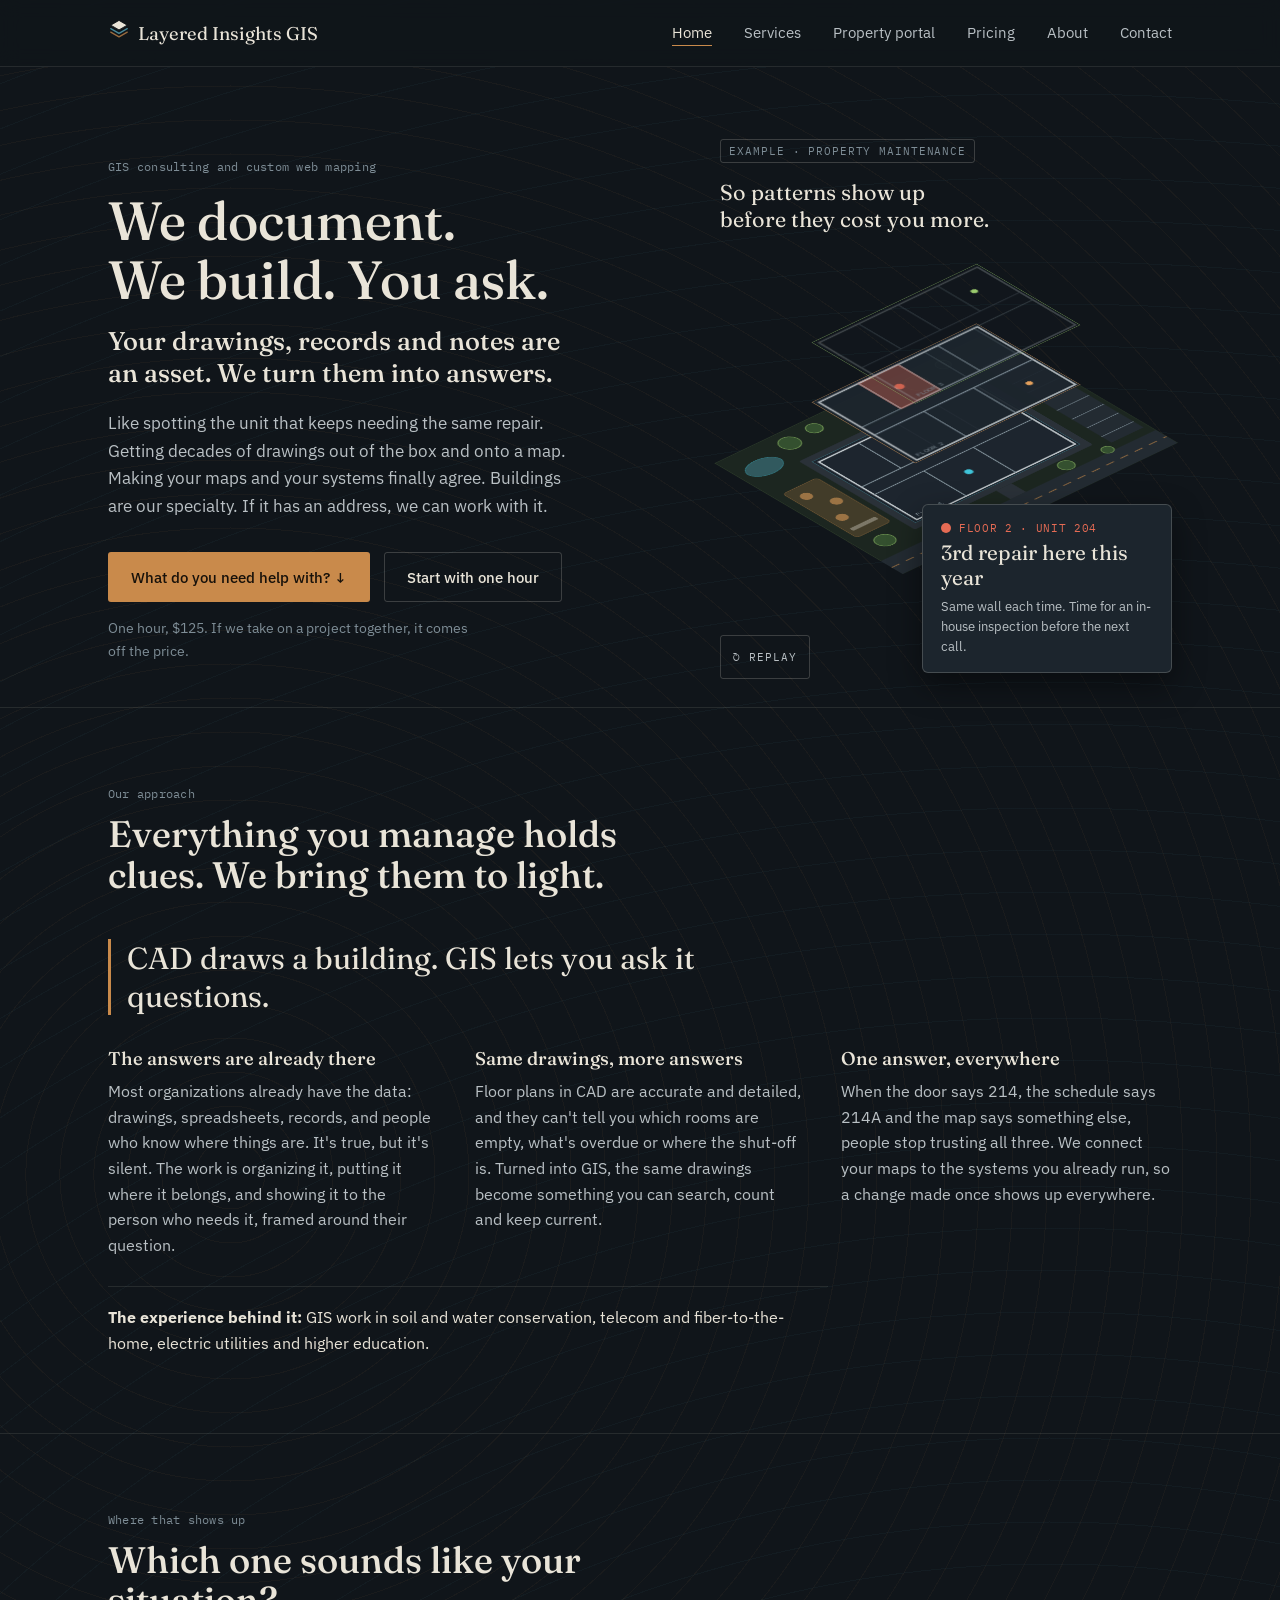
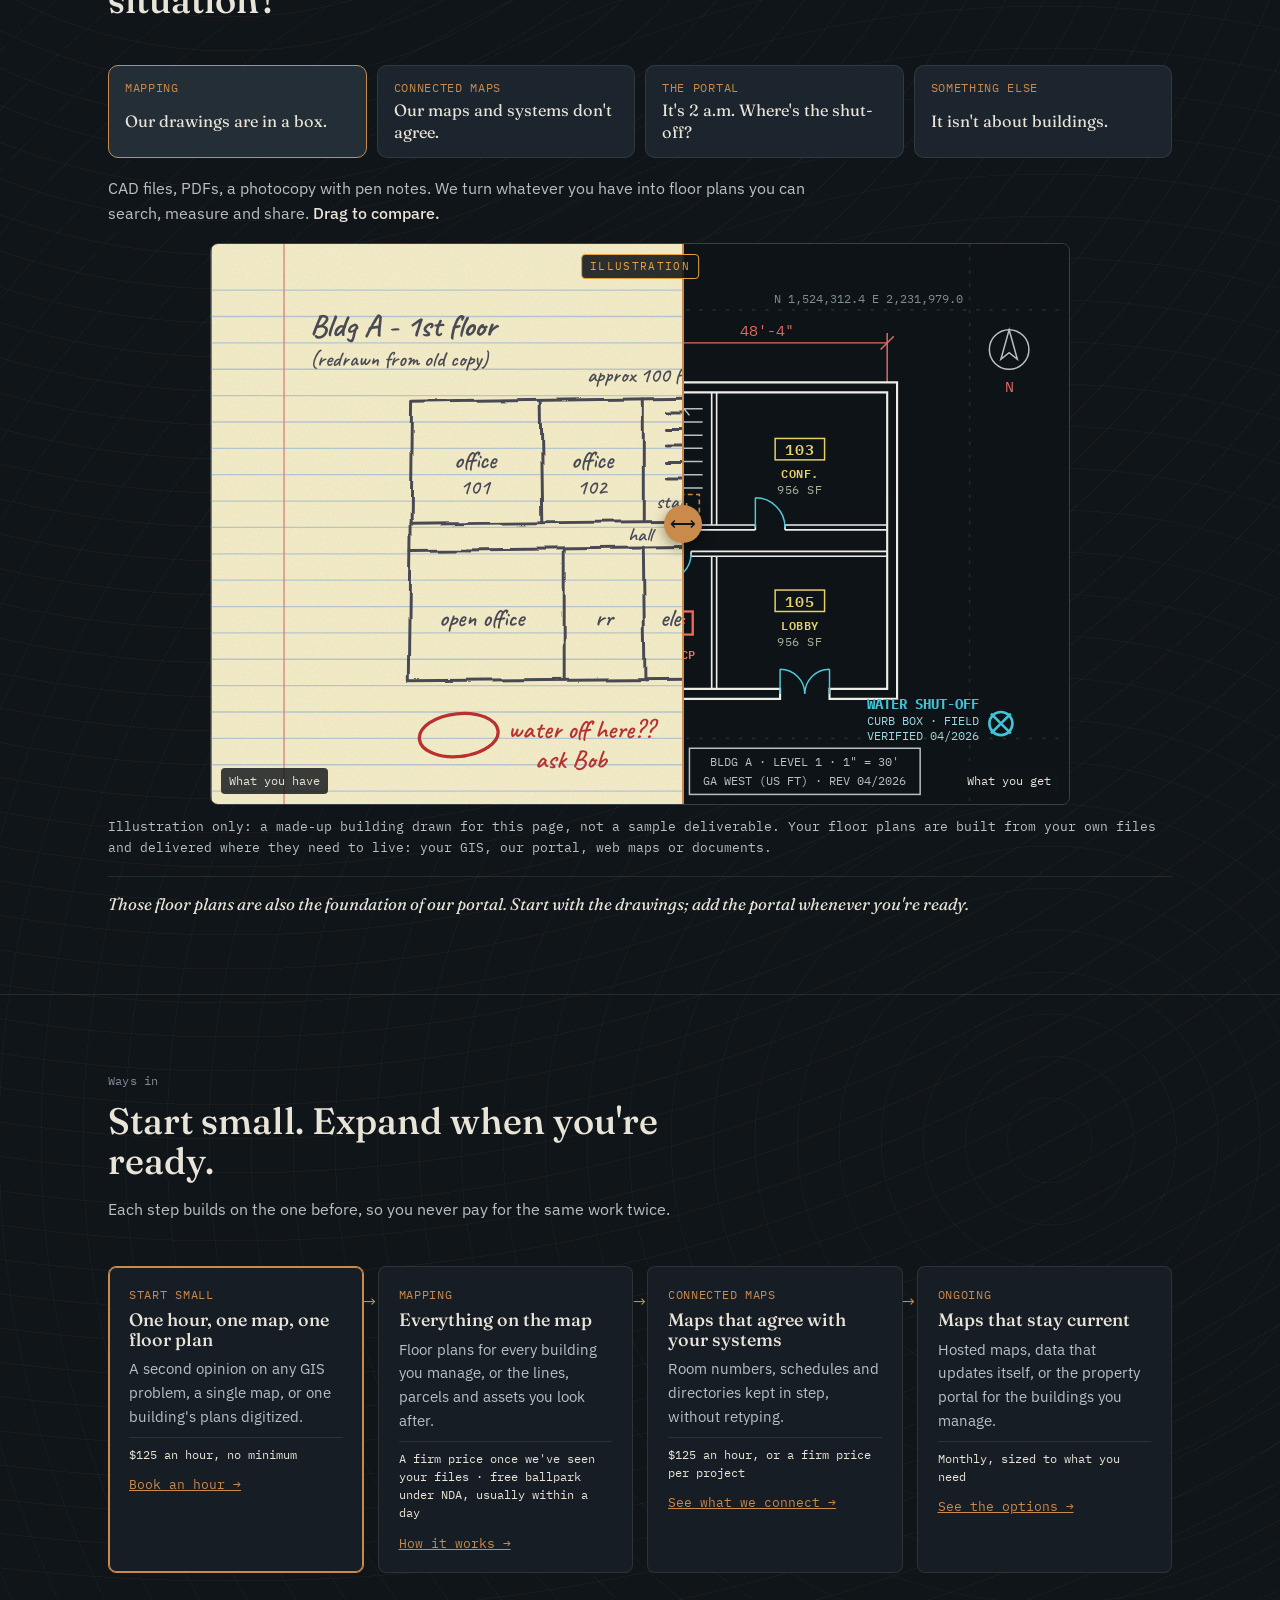
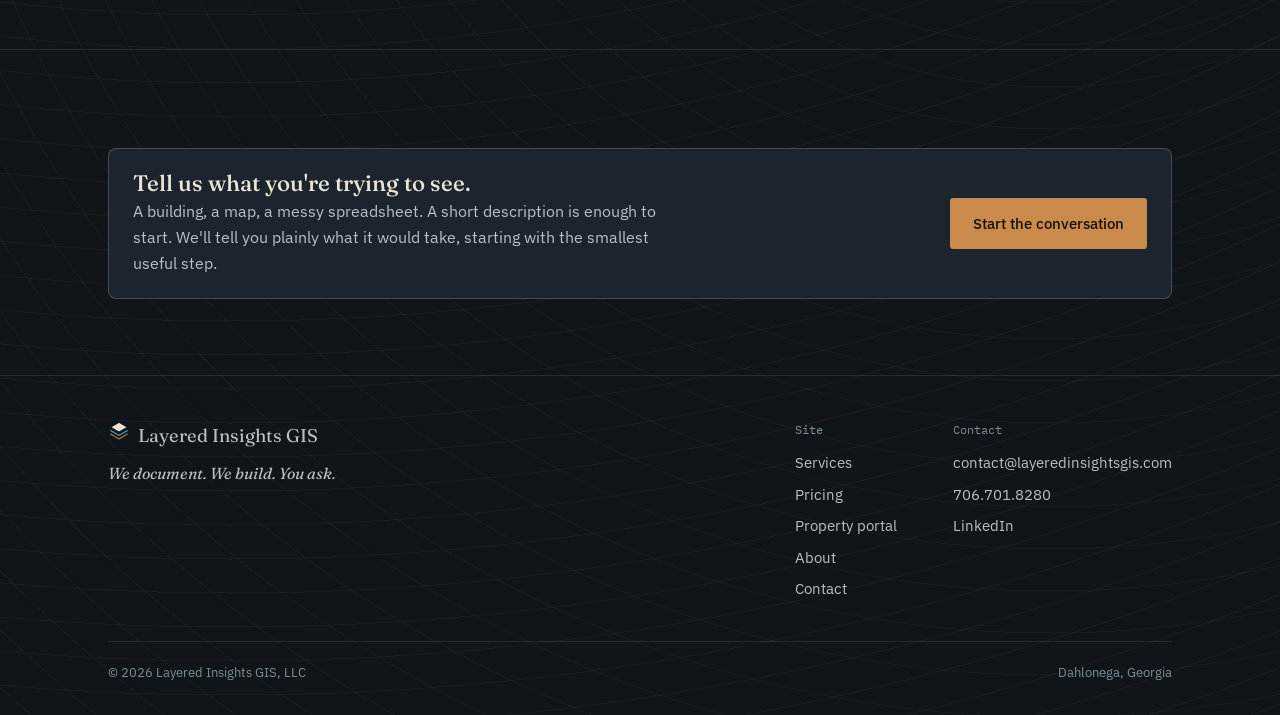
==== commit dbda2389: "Homepage UX trim: plainer headline, less repetition, ballpark under NDA Headline sub-line and lede i" ====
--- a/docs/index.html
+++ b/docs/index.html
@@ -18,7 +18,7 @@
 <meta name="twitter:image" content="https://layeredinsightsgis.com/imgs/buildings.jpg" />
 <link rel="preconnect" href="https://fonts.googleapis.com">
 <link href="https://fonts.googleapis.com/css2?family=Fraunces:opsz,wght@9..144,400;9..144,500;9..144,600&family=IBM+Plex+Sans:wght@400;500;600&family=IBM+Plex+Mono:wght@400;500&family=Caveat:wght@600&display=swap" rel="stylesheet">
-<link rel="stylesheet" href="styles.css?v=58">
+<link rel="stylesheet" href="styles.css?v=59">
 <link rel="icon" href="/favicon.ico" sizes="any">
 <link rel="icon" href="/favicon.svg" type="image/svg+xml">
 <link rel="icon" type="image/png" sizes="32x32" href="/favicon-32x32.png">
@@ -73,8 +73,8 @@
       <div class="mk-hero-copy">
         <p class="eyebrow">GIS consulting and custom web mapping</p>
         <h1 class="h1-bal"><span class="nw">We document.</span> <span class="nw">We build.</span> <span class="nw">You ask.</span></h1>
-        <p class="hero-sub">Your spatial data is an asset. We turn it into <span class="nw">answers.</span></p>
-        <p class="lede">Like spotting the unit that keeps needing the same repair. Getting decades of drawings out of the box and onto a map. Making your maps and your systems finally agree. Buildings are our specialty. If your data has a location, we can work with it.</p>
+        <p class="hero-sub">Your drawings, records and notes are an asset. We turn them into <span class="nw">answers.</span></p>
+        <p class="lede">Like spotting the unit that keeps needing the same repair. Getting decades of drawings out of the box and onto a map. Making your maps and your systems finally agree. Buildings are our specialty. If it has an address, we can work with it.</p>
         <div class="hero-cta">
           <a href="#pick" class="btn btn-primary">What do you need help with? ↓</a>
           <a href="#ways" class="btn btn-ghost">Start with one hour</a>
@@ -149,15 +149,6 @@
         <button type="button" class="hr-replay" id="hr-replay">↻ Replay</button>
       </div>
     </div>
-    <div class="container">
-    <nav class="mk-pick-teaser" aria-label="Other examples">
-      <p class="mk-teaser-label">That's one example. Here are others:</p>
-      <a href="#pick" data-open="map"><small>Mapping</small>"Our drawings are in a box."</a>
-      <a href="#pick" data-open="gis"><small>GIS help</small>"Our maps and systems don't agree."</a>
-      <a href="#pick" data-open="portal"><small>The portal</small>"It's 2 a.m. Where's the shut-off?"</a>
-      <a href="#pick" data-open="other"><small>Something else</small>"It isn't about buildings."</a>
-    </nav>
-    </div>
   </section>
 
   <section class="section-border-top approach" id="approach" aria-labelledby="approach-h">
@@ -166,13 +157,14 @@
         <p class="eyebrow">Our approach</p>
         <h2 id="approach-h">Everything you manage holds clues. We bring them to light.</h2>
       </div>
+      <p class="approach-pull">CAD draws a building. GIS lets you ask it questions.</p>
       <div class="approach-cols">
         <div>
           <h3>The answers are already there</h3>
           <p>Most organizations already have the data: drawings, spreadsheets, records, and people who know where things are. It's true, but it's silent. The work is organizing it, putting it where it belongs, and showing it to the person who needs it, framed around their question.</p>
         </div>
         <div>
-          <h3>CAD draws a building. GIS lets you ask it questions.</h3>
+          <h3>Same drawings, more answers</h3>
           <p>Floor plans in CAD are accurate and detailed, and they can't tell you which rooms are empty, what's overdue or where the shut-off is. Turned into GIS, the same drawings become something you can search, count and keep current.</p>
         </div>
         <div>
@@ -180,7 +172,7 @@
           <p>When the door says 214, the schedule says 214A and the map says something else, people stop trusting all three. We connect your maps to the systems you already run, so a change made once shows up everywhere.</p>
         </div>
       </div>
-      <p class="approach-exp">The experience behind it: GIS work in soil and water conservation, telecom and fiber-to-the-home, electric utilities and higher education, for private ventures and public agencies alike.</p>
+      <p class="approach-exp"><strong>The experience behind it:</strong> GIS work in soil and water conservation, telecom and fiber-to-the-home, electric utilities and higher education.</p>
     </div>
   </section>
 
@@ -192,7 +184,7 @@
       </div>
       <div class="pk-tabs" role="tablist" aria-label="Problems">
         <button role="tab" id="tab-map" aria-controls="pane-map" aria-selected="true" data-tab="map"><small>Mapping</small>Our drawings are in a box.</button>
-        <button role="tab" id="tab-gis" aria-controls="pane-gis" aria-selected="false" data-tab="gis"><small>GIS help</small>Our maps and systems don't agree.</button>
+        <button role="tab" id="tab-gis" aria-controls="pane-gis" aria-selected="false" data-tab="gis"><small>Connected maps</small>Our maps and systems don't agree.</button>
         <button role="tab" id="tab-portal" aria-controls="pane-portal" aria-selected="false" data-tab="portal"><small>The portal</small>It's 2 a.m. Where's the shut-off?</button>
         <button role="tab" id="tab-other" aria-controls="pane-other" aria-selected="false" data-tab="other"><small>Something else</small>It isn't about buildings.</button>
       </div>
@@ -380,7 +372,7 @@
       </div>
 
       <div class="pk-pane" role="tabpanel" id="pane-other" aria-labelledby="tab-other" hidden>
-        <p class="pk-lead">Good. If your data has a location, the same thinking applies: find out what you have, put it where it belongs, and show it to the people who need it.</p>
+        <p class="pk-lead">If it has an address, the same thinking applies: find out what you have, put it where it belongs, and show it to the people who need it.</p>
         <ul class="other-grid">
           <li><a href="services.html"><b>Land and parcels</b><span>Plats, deeds and old surveys lined up with today's map.</span></a></li>
           <li><a href="services.html"><b>Utilities and infrastructure</b><span>Lines, valves and fiber routes you can find again.</span></a></li>
@@ -389,7 +381,7 @@
           <li><a href="services.html"><b>Data you already have</b><span>Duplicates gone, names consistent, tables that agree.</span></a></li>
           <li><a href="services.html"><b>One good map</b><span>A single polished map for a report, a meeting or your website.</span></a></li>
         </ul>
-        <p class="pk-next">Not sure where yours fits? An hour of consulting is a good place to start. <a href="contact.html">Book an hour →</a></p>
+        <p class="pk-next">Not sure where yours fits? <a href="#ways">See the ways in →</a></p>
       </div>
     </div>
   </section>
@@ -403,11 +395,10 @@
       </div>
       <ol class="path">
         <li class="step-card is-on"><span class="who">START SMALL</span><h3>One hour, one map, one floor plan</h3><p>A second opinion on any GIS problem, a single map, or one building's plans digitized.</p><span class="price">$125 an hour, no minimum</span><a class="go" href="contact.html">Book an hour →</a></li>
-        <li class="step-card"><span class="who">MAPPING</span><h3>Everything on the map</h3><p>Floor plans for every building you manage, or the lines, parcels and assets you look after.</p><span class="price">A firm price once we've seen your files · free ballpark, usually within a day</span><a class="go" href="services.html">How it works →</a></li>
-        <li class="step-card"><span class="who">GIS HELP</span><h3>Maps that agree with your systems</h3><p>Room numbers, schedules and directories kept in step, without retyping.</p><span class="price">$125 an hour, or a firm price per project</span><a class="go" href="services.html">See what we connect →</a></li>
+        <li class="step-card"><span class="who">MAPPING</span><h3>Everything on the map</h3><p>Floor plans for every building you manage, or the lines, parcels and assets you look after.</p><span class="price">A firm price once we've seen your files · free ballpark under NDA, usually within a day</span><a class="go" href="services.html">How it works →</a></li>
+        <li class="step-card"><span class="who">CONNECTED MAPS</span><h3>Maps that agree with your systems</h3><p>Room numbers, schedules and directories kept in step, without retyping.</p><span class="price">$125 an hour, or a firm price per project</span><a class="go" href="services.html">See what we connect →</a></li>
         <li class="step-card"><span class="who">ONGOING</span><h3>Maps that stay current</h3><p>Hosted maps, data that updates itself, or the property portal for the buildings you manage.</p><span class="price">Monthly, sized to what you need</span><a class="go" href="services.html">See the options →</a></li>
       </ol>
-      <p class="path-credit">One rate for consulting. Every project gets a firm price before we start, so there's no running meter.</p>
     </div>
   </section>
 
--- a/docs/styles.css
+++ b/docs/styles.css
@@ -1373,7 +1373,8 @@
 @media (max-width: 860px) { .approach-cols { grid-template-columns: 1fr; } }
 .approach-cols h3 { font-size: 1.15rem; line-height: 1.3; margin: 0 0 8px; }
 .approach-cols p { margin: 0; color: var(--paper-dim); }
-.approach-exp { margin: 28px 0 0; padding-top: 18px; border-top: 1px solid var(--border); color: var(--paper-dim); font-size: 0.95rem; max-width: 72ch; }
+.approach-exp { margin: 28px 0 0; padding-top: 18px; border-top: 1px solid var(--border); color: var(--paper); font-size: 1rem; max-width: 72ch; }
+.approach-pull { margin: 0 0 32px; font-size: clamp(1.35rem, 2.6vw, 1.9rem); line-height: 1.25; font-weight: 400; max-width: 30ch; padding-left: 16px; border-left: 3px solid var(--ochre); font-family: var(--font-display); color: var(--paper); }
 .mk-teaser-label { margin: 0 0 2px; font: 0.72rem var(--font-mono); letter-spacing: 0.06em; color: var(--muted); text-transform: uppercase; }
 
 /* Fourth problem tab: "It isn't about buildings" */
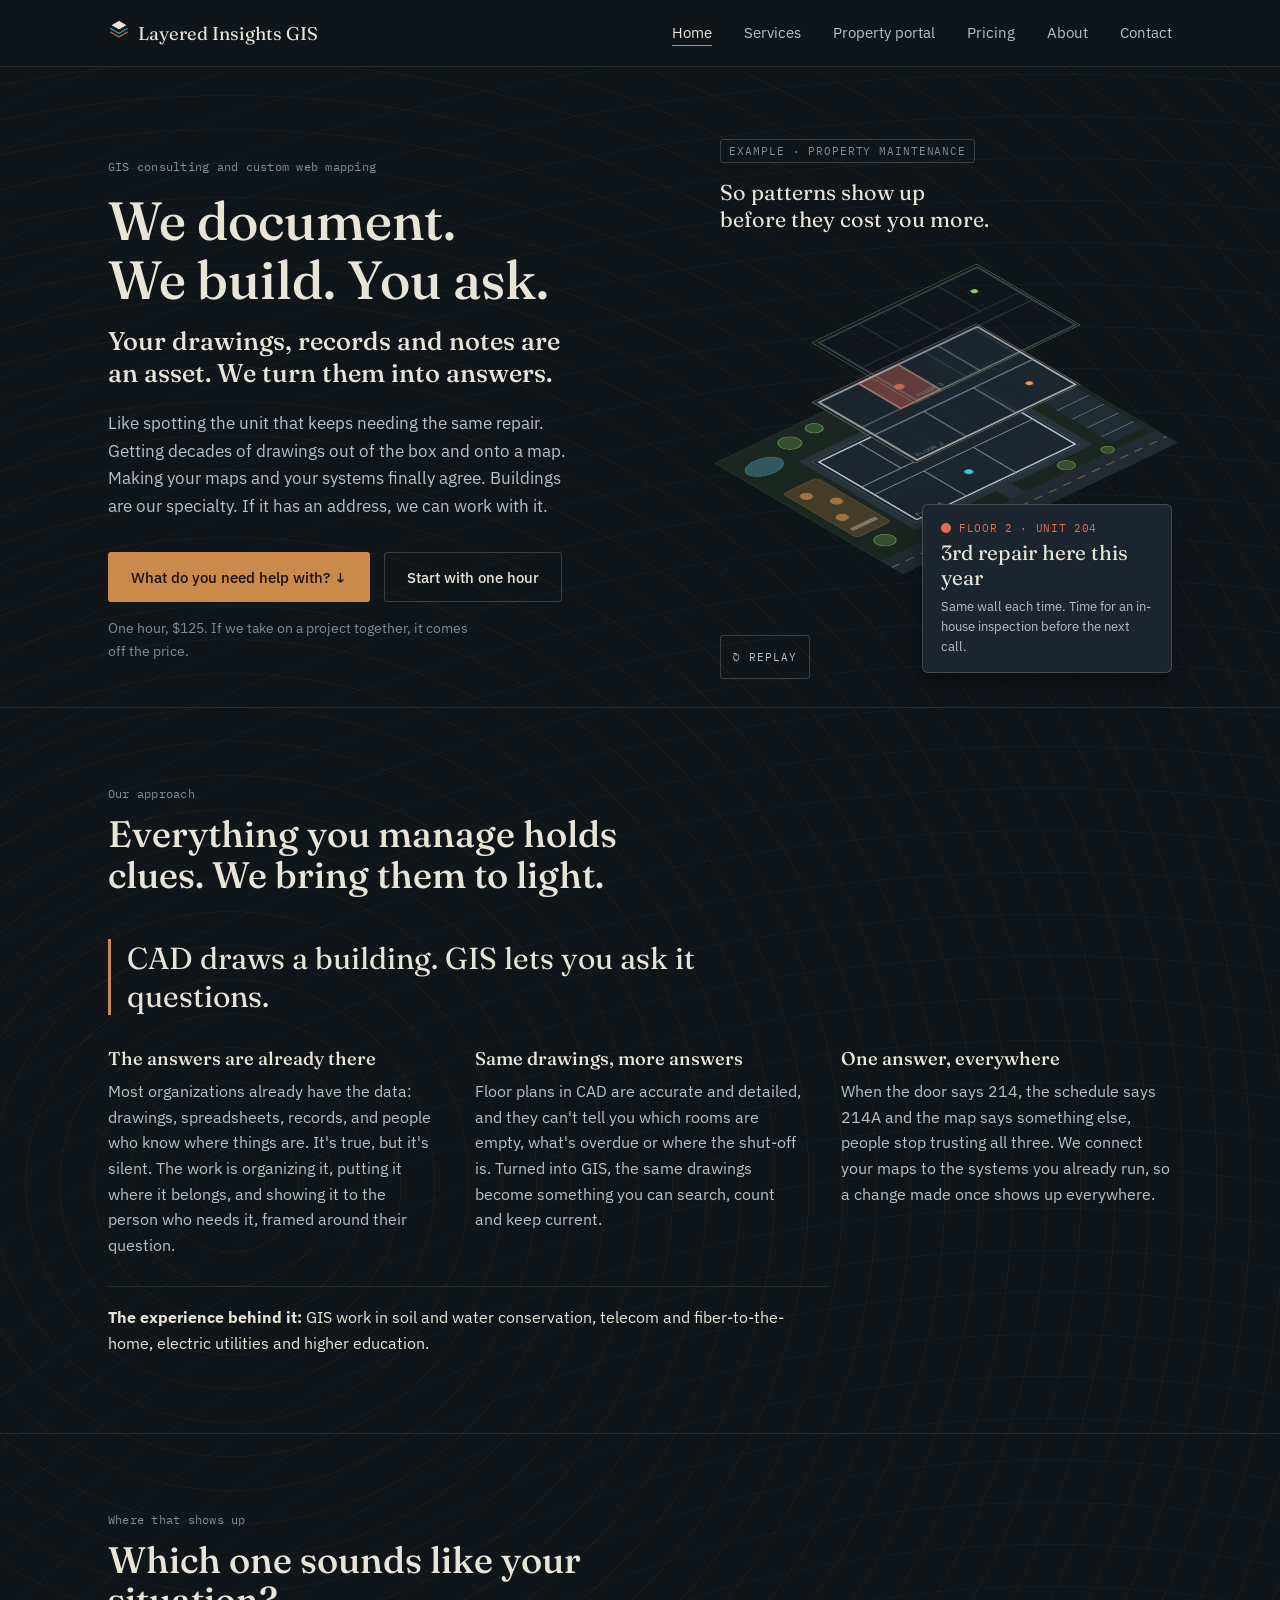
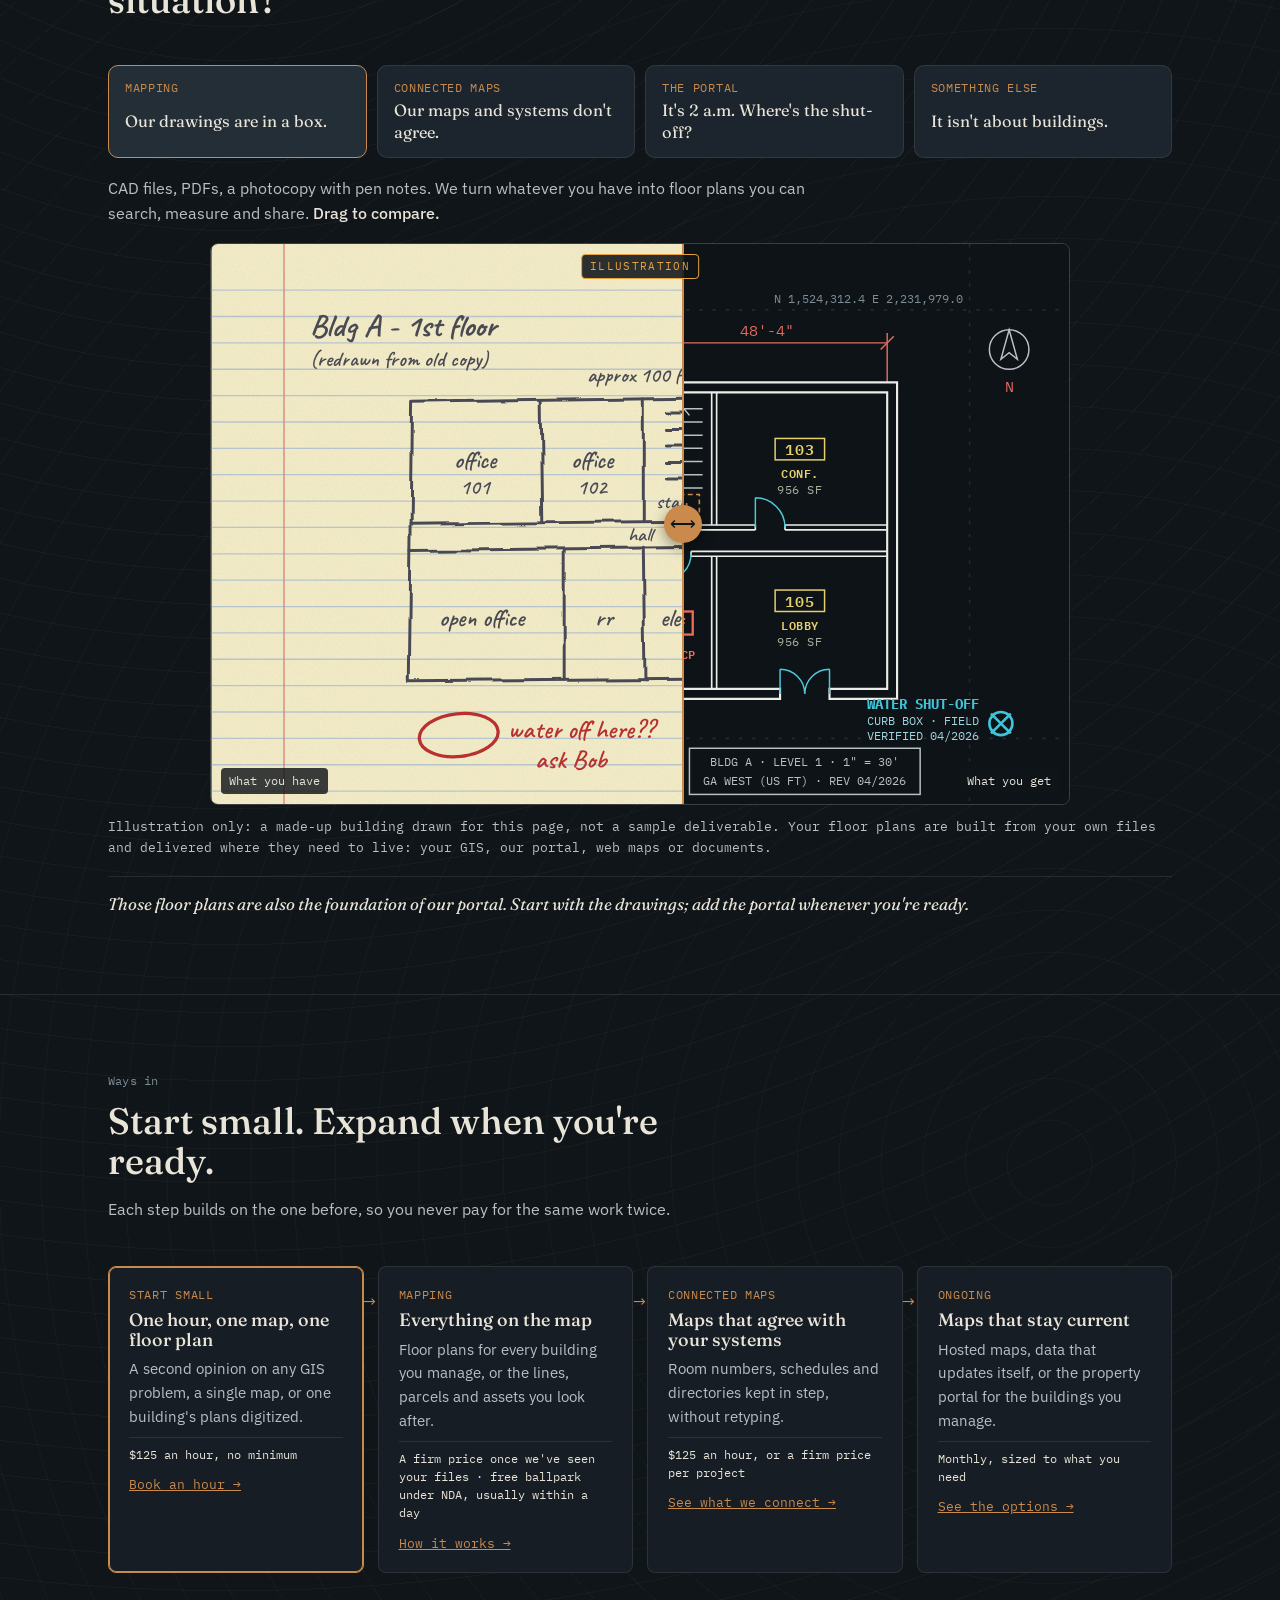
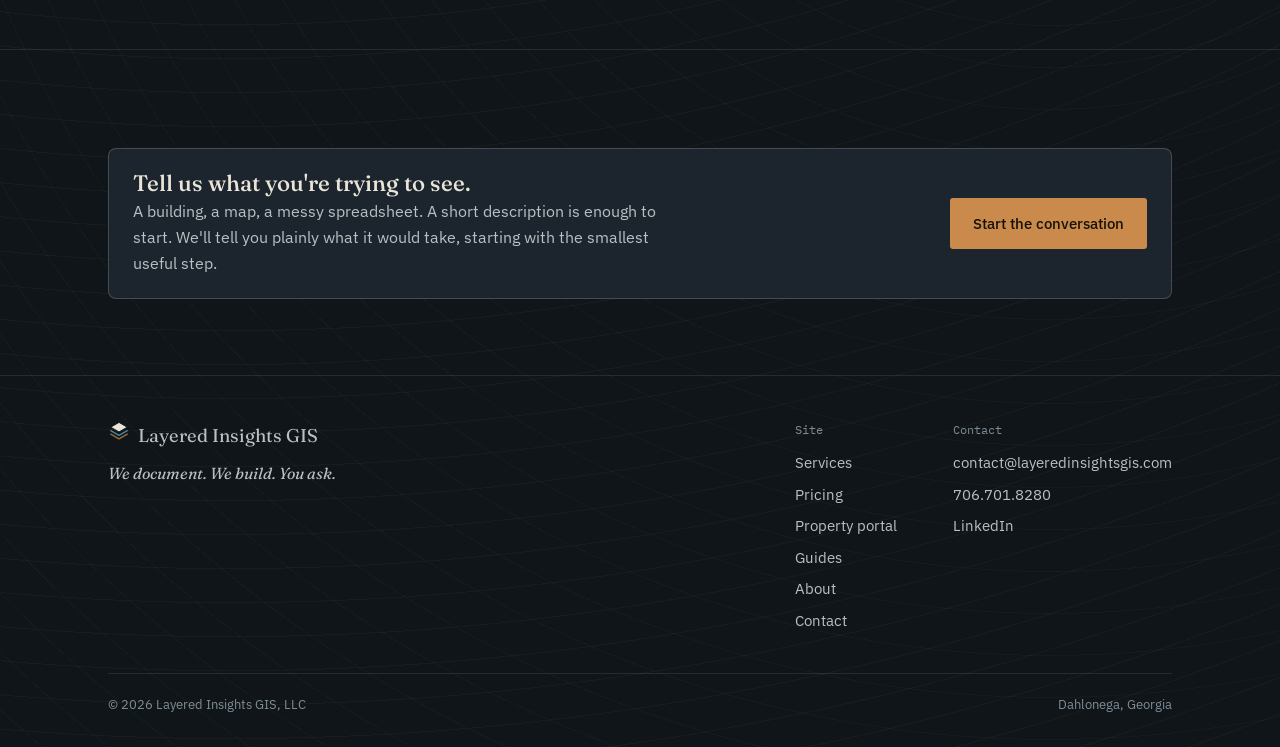
==== commit f174398f: "Add Guides section with Georgia HB 268 school mapping explainer New /guides/ index and /guides/georg" ====
--- a/docs/index.html
+++ b/docs/index.html
@@ -18,7 +18,7 @@
 <meta name="twitter:image" content="https://layeredinsightsgis.com/imgs/buildings.jpg" />
 <link rel="preconnect" href="https://fonts.googleapis.com">
 <link href="https://fonts.googleapis.com/css2?family=Fraunces:opsz,wght@9..144,400;9..144,500;9..144,600&family=IBM+Plex+Sans:wght@400;500;600&family=IBM+Plex+Mono:wght@400;500&family=Caveat:wght@600&display=swap" rel="stylesheet">
-<link rel="stylesheet" href="styles.css?v=59">
+<link rel="stylesheet" href="styles.css?v=61">
 <link rel="icon" href="/favicon.ico" sizes="any">
 <link rel="icon" href="/favicon.svg" type="image/svg+xml">
 <link rel="icon" type="image/png" sizes="32x32" href="/favicon-32x32.png">
@@ -429,6 +429,7 @@
             <li><a href="services.html">Services</a></li>
             <li><a href="pricing.html">Pricing</a></li>
             <li><a href="property-portal.html">Property portal</a></li>
+            <li><a href="guides/">Guides</a></li>
             <li><a href="about.html">About</a></li>
             <li><a href="contact.html">Contact</a></li>
           </ul>
--- a/docs/styles.css
+++ b/docs/styles.css
@@ -1518,3 +1518,39 @@
 .sit-path a { color: var(--ochre-pop); border-bottom: 1px solid var(--ochre-dim); text-decoration: none; }
 .sit-path a:hover { color: var(--paper); }
 #quick-start .svc-start { margin-top: 24px; }
+
+/* about page: founder bio with photo */
+.bio-grid { display: grid; grid-template-columns: 280px 1fr; gap: 48px; align-items: start; }
+.bio-photo { margin: 0; }
+.bio-photo img { width: 100%; height: auto; aspect-ratio: 1 / 1; object-fit: cover; border-radius: 6px; border: 1px solid var(--border-strong); display: block; }
+.bio-photo figcaption { font-size: 0.86rem; color: var(--muted); font-style: italic; margin-top: 10px; line-height: 1.45; }
+.bio-text { max-width: 68ch; }
+@media (max-width: 880px) {
+  .bio-grid { grid-template-columns: 1fr; gap: 24px; }
+  .bio-photo { max-width: 280px; }
+}
+
+/* ---------------- guides (plain-language articles) ---------------- */
+.guide > * { max-width: 72ch; }
+.guide ul + p { margin-top: 12px; }
+.guide h2 { font-size: clamp(1.35rem, 2.4vw, 1.7rem); margin: 40px 0 12px; }
+.guide h2:first-child { margin-top: 0; }
+.guide h3 { font-family: var(--font-body, inherit); font-size: 1rem; font-weight: 600; margin: 20px 0 8px; color: var(--paper); }
+.guide p, .guide li, .guide dd { color: var(--paper-dim); line-height: 1.65; }
+.guide p + p { margin-top: 12px; }
+.guide ul { margin: 8px 0 0; padding-left: 1.2em; }
+.guide li + li { margin-top: 6px; }
+.guide strong { color: var(--paper); font-weight: 500; }
+.guide a { color: var(--ochre); }
+.guide-glance { display: grid; grid-template-columns: minmax(130px, 11rem) 1fr; gap: 10px 20px; margin: 0; padding: 18px 0; border-top: 1px solid var(--border); border-bottom: 1px solid var(--border); }
+.guide-glance dt { font-family: var(--font-mono); font-size: 0.8rem; color: var(--muted); padding-top: 3px; }
+.guide-glance dd { margin: 0; }
+@media (max-width: 560px) { .guide-glance { grid-template-columns: 1fr; gap: 2px; } .guide-glance dd { margin-bottom: 10px; } }
+.guide-meta { margin-top: 14px; font-family: var(--font-mono); font-size: 0.78rem; color: var(--muted); }
+.guide-crumb { color: inherit; border-bottom: 1px solid var(--border-strong); }
+.guide-note { margin-top: 36px !important; padding: 14px 18px; border: 1px dashed var(--border-strong); border-radius: 10px; font-size: 0.92rem; }
+.guide-sources li { font-size: 0.92rem; }
+.guide-list { list-style: none; padding: 0 !important; margin: 0; }
+.guide-list li { padding: 16px 0; border-bottom: 1px solid var(--border); }
+.guide-list li a { display: block; margin-bottom: 4px; }
+.guide-list li span { color: var(--paper-dim); }
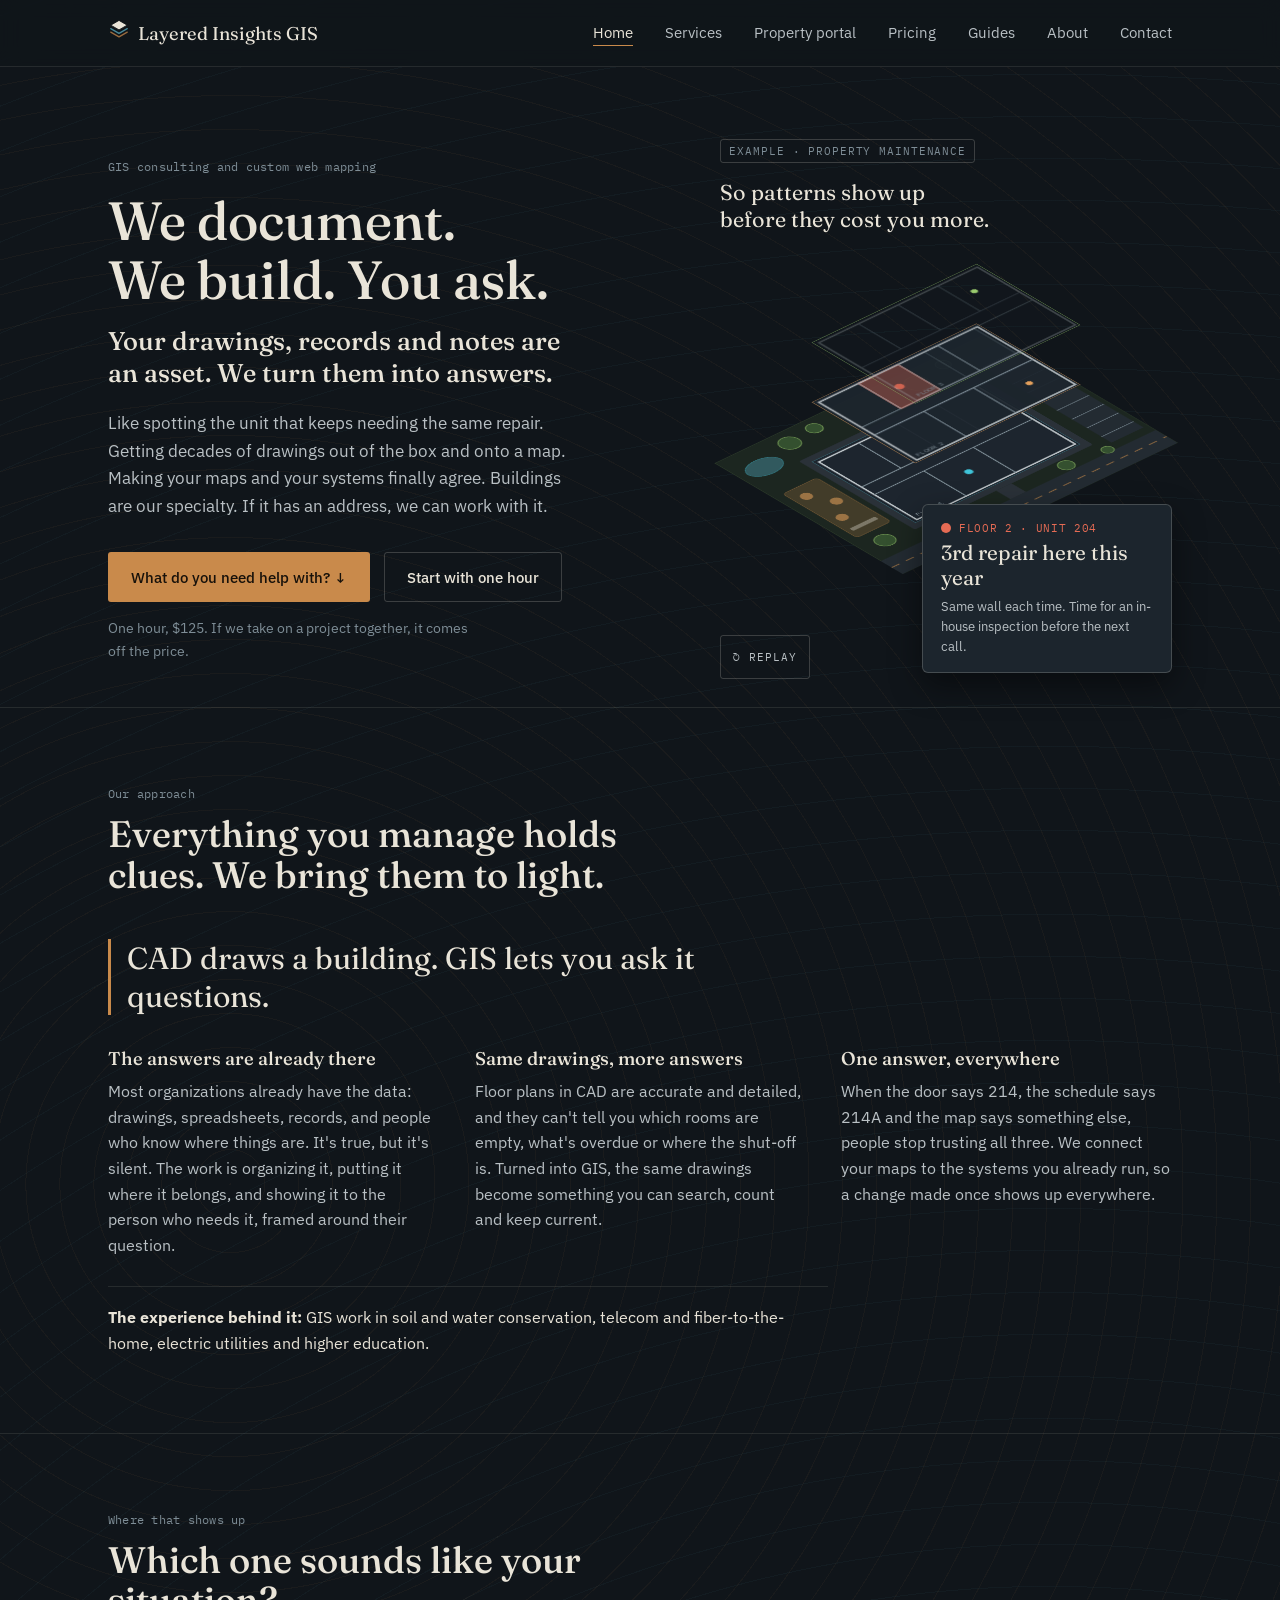
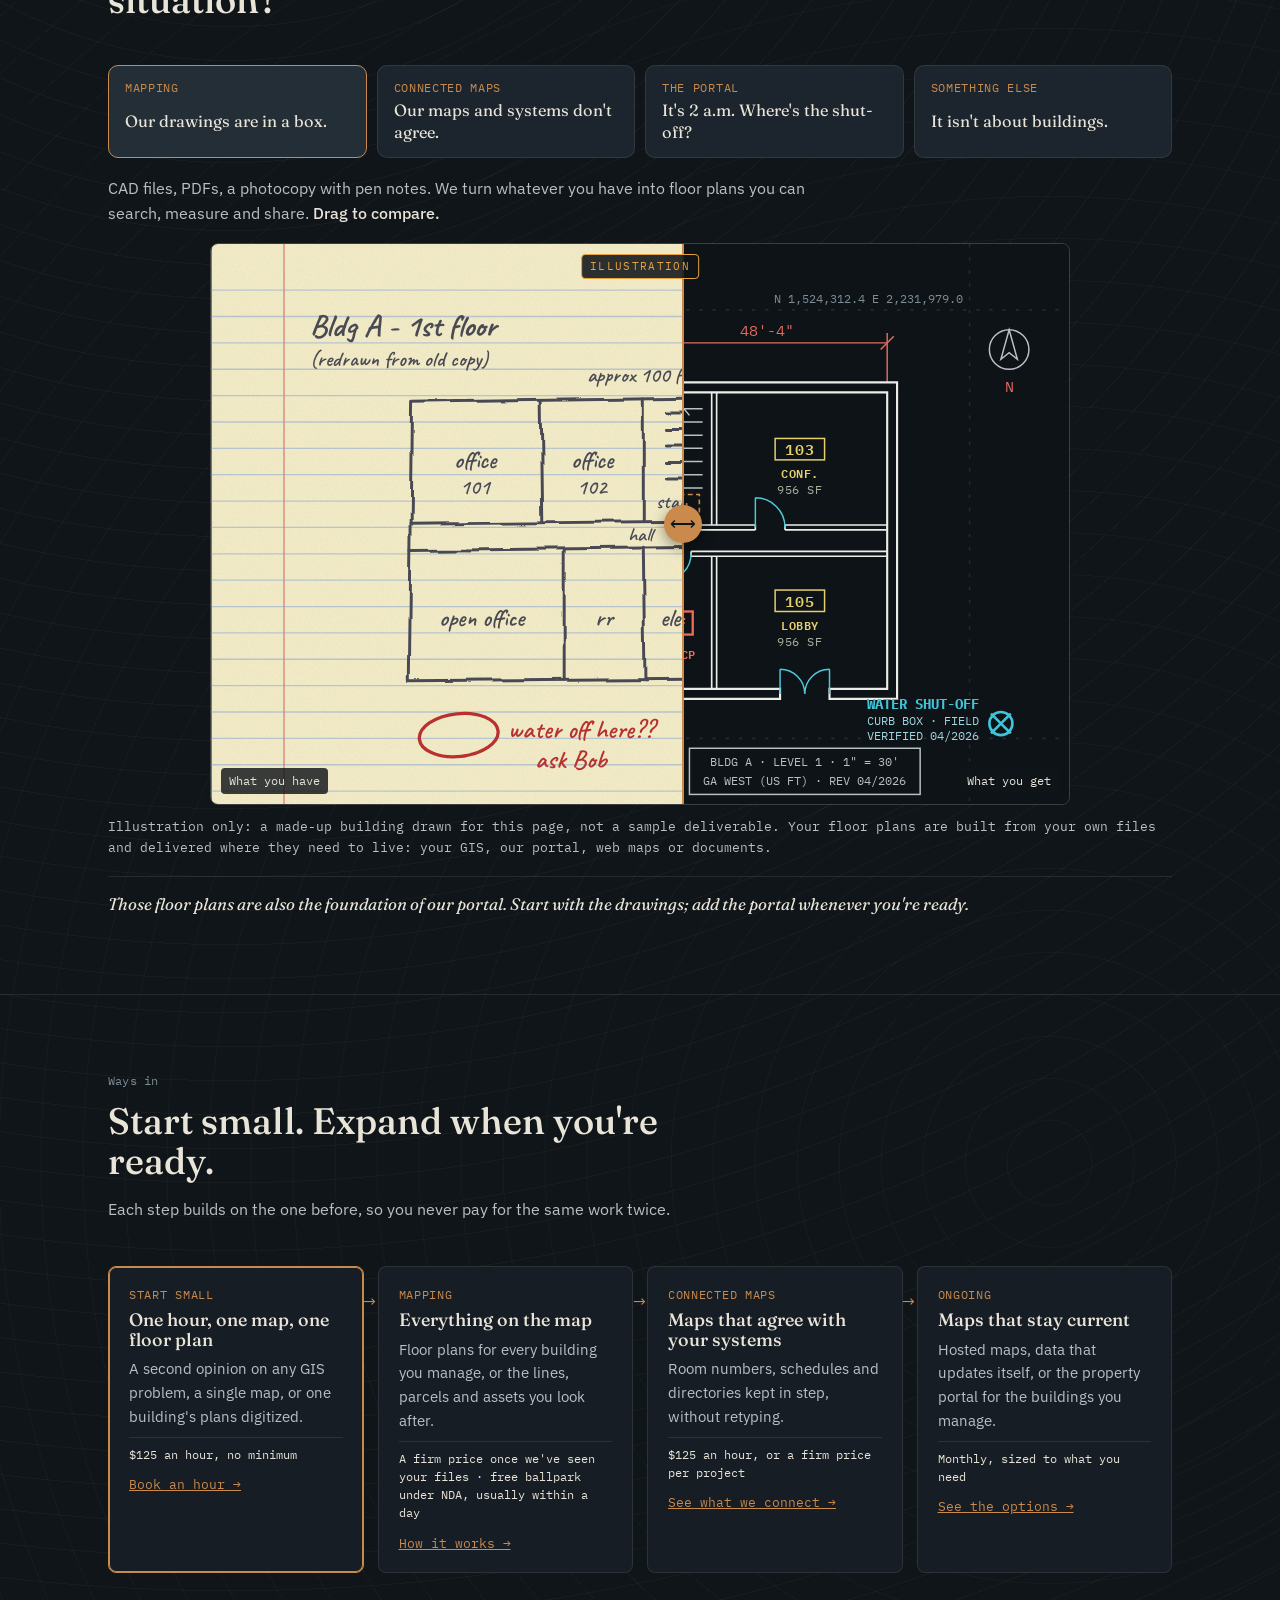
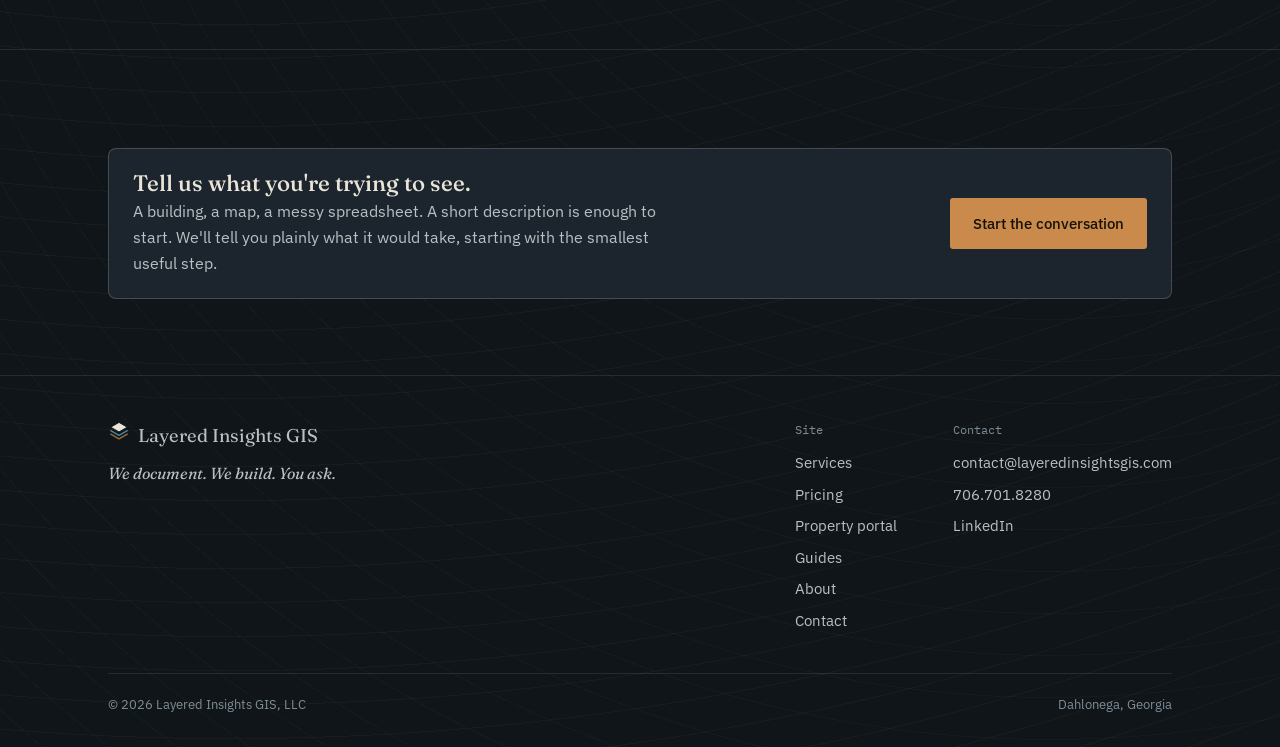
==== commit c330cb9e: "Add Guides to the top menu Guides between Pricing and About on every page (current-page underline on" ====
--- a/docs/index.html
+++ b/docs/index.html
@@ -18,7 +18,7 @@
 <meta name="twitter:image" content="https://layeredinsightsgis.com/imgs/buildings.jpg" />
 <link rel="preconnect" href="https://fonts.googleapis.com">
 <link href="https://fonts.googleapis.com/css2?family=Fraunces:opsz,wght@9..144,400;9..144,500;9..144,600&family=IBM+Plex+Sans:wght@400;500;600&family=IBM+Plex+Mono:wght@400;500&family=Caveat:wght@600&display=swap" rel="stylesheet">
-<link rel="stylesheet" href="styles.css?v=61">
+<link rel="stylesheet" href="styles.css?v=63">
 <link rel="icon" href="/favicon.ico" sizes="any">
 <link rel="icon" href="/favicon.svg" type="image/svg+xml">
 <link rel="icon" type="image/png" sizes="32x32" href="/favicon-32x32.png">
@@ -61,6 +61,7 @@
       <li><a href="services.html">Services</a></li>
       <li><a href="property-portal.html">Property portal</a></li>
       <li><a href="pricing.html">Pricing</a></li>
+      <li><a href="guides/">Guides</a></li>
       <li><a href="about.html">About</a></li>
       <li><a href="contact.html">Contact</a></li>
     </ul>
--- a/docs/styles.css
+++ b/docs/styles.css
@@ -188,6 +188,7 @@
 }
 
 .nav-links a {
+  white-space: nowrap;
   text-decoration: none;
   color: var(--paper-dim);
   padding-bottom: 3px;
@@ -212,7 +213,7 @@
   cursor: pointer;
 }
 
-@media (max-width: 720px) {
+@media (max-width: 820px) {
   .nav-links {
     position: absolute;
     top: 100%;
@@ -1554,3 +1555,8 @@
 .guide-list li { padding: 16px 0; border-bottom: 1px solid var(--border); }
 .guide-list li a { display: block; margin-bottom: 4px; }
 .guide-list li span { color: var(--paper-dim); }
+.guide p + .guide-glance { margin-top: 14px; }
+.guide-glance + p { margin-top: 14px; }
+
+/* seven menu items: tighter spacing on mid-width screens */
+@media (min-width: 821px) and (max-width: 1060px) { .nav-links { gap: 22px; } }
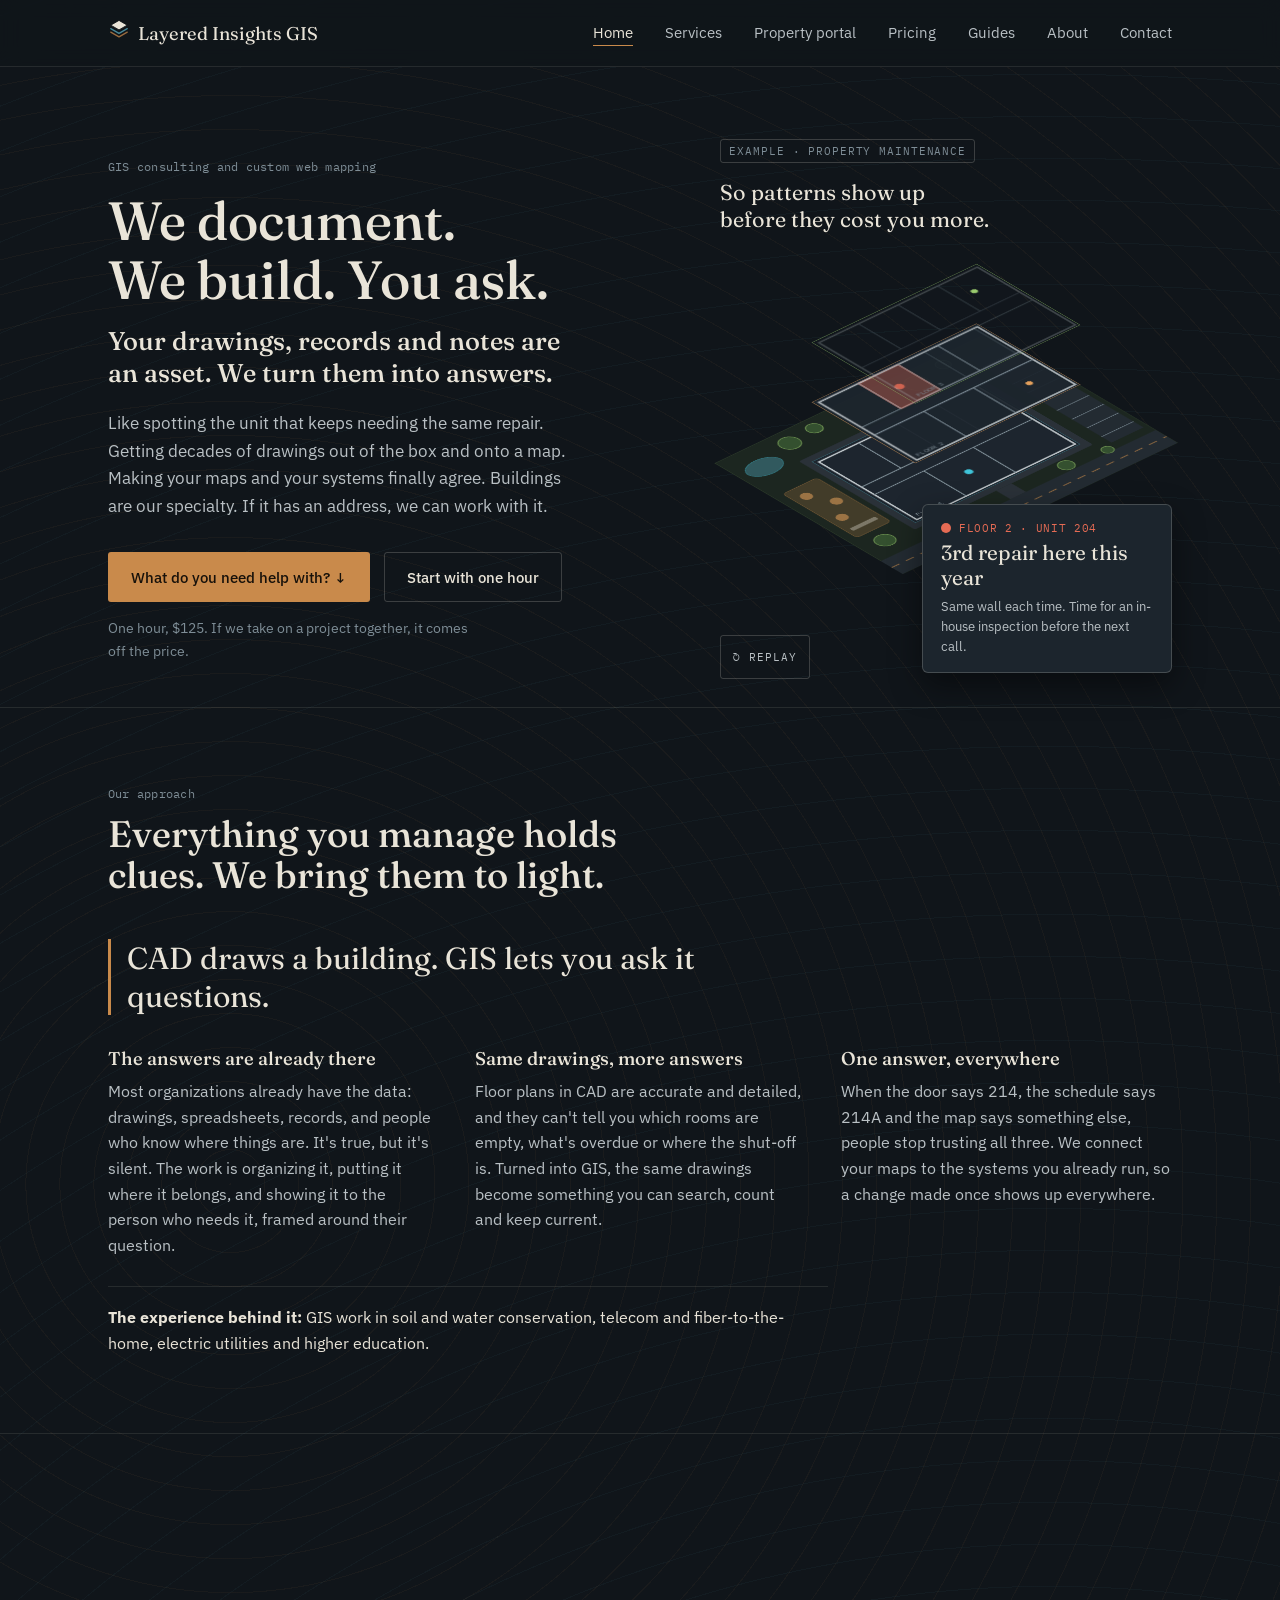
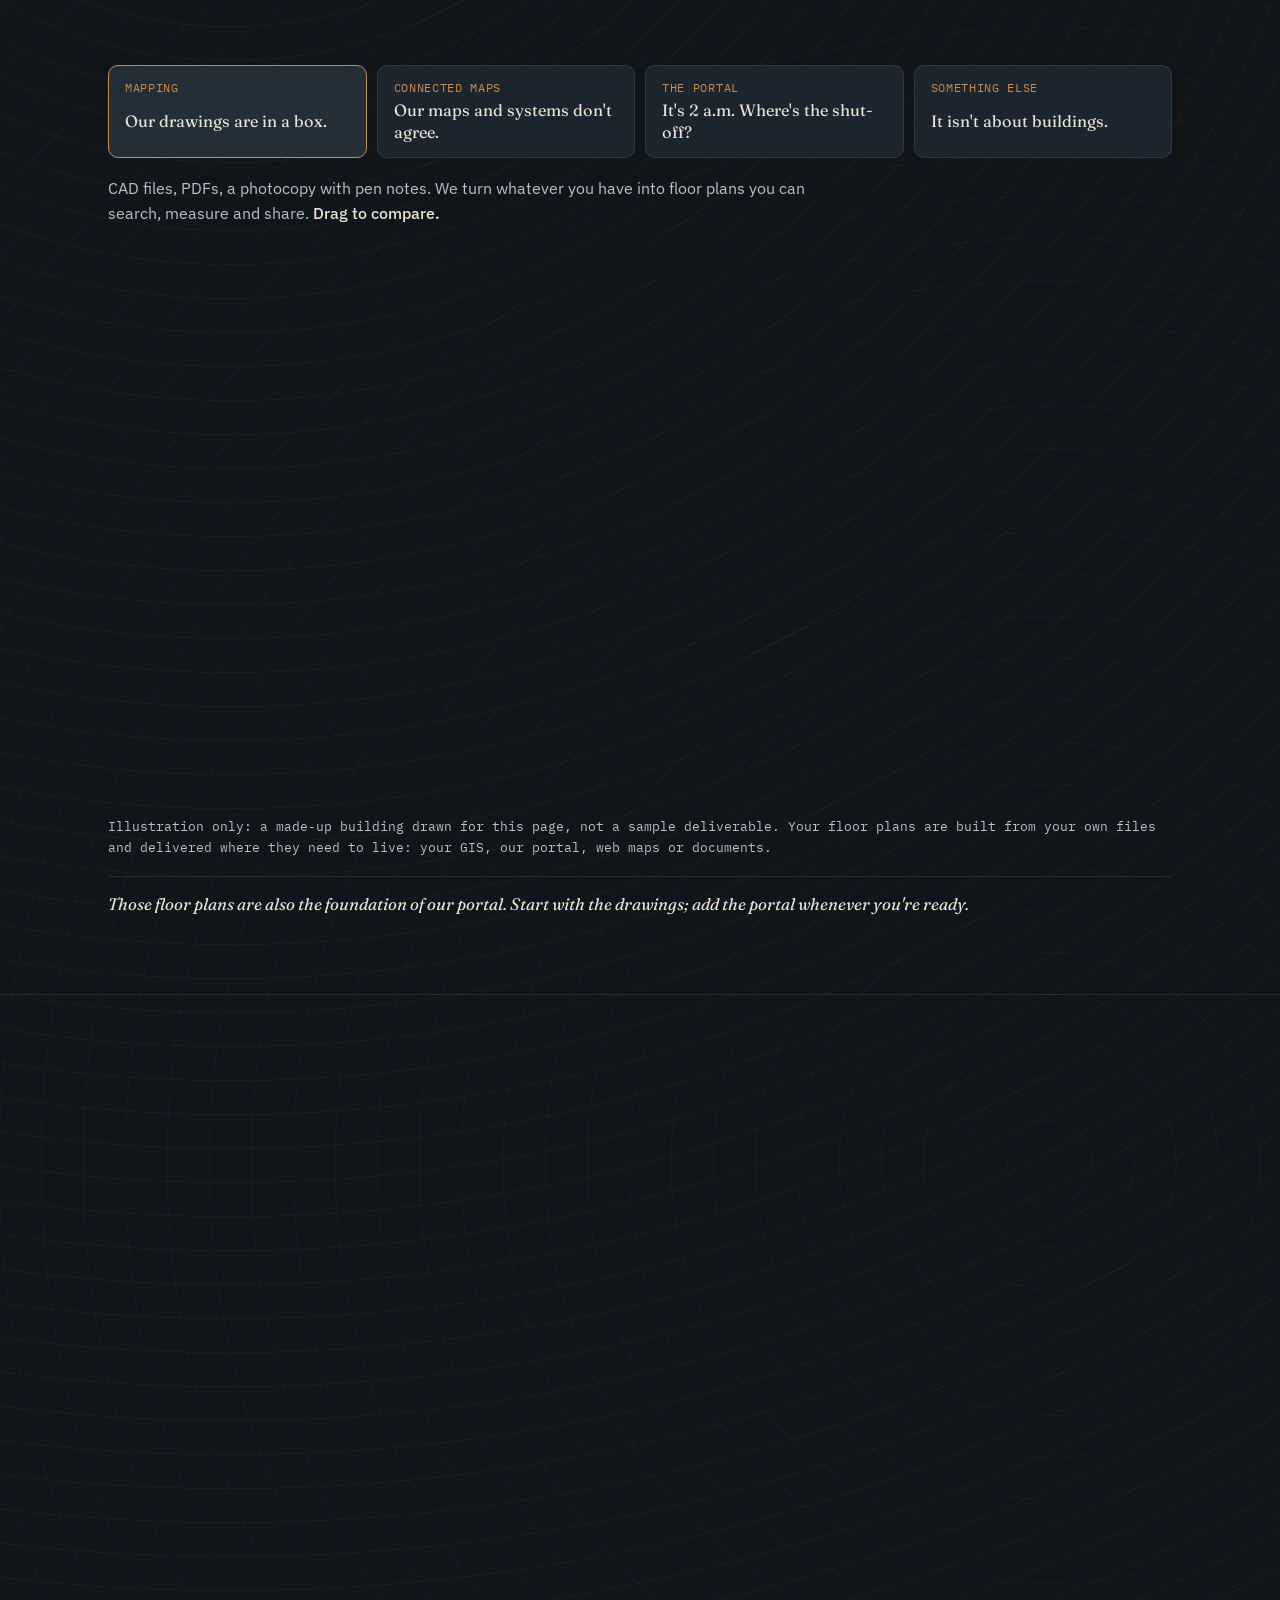
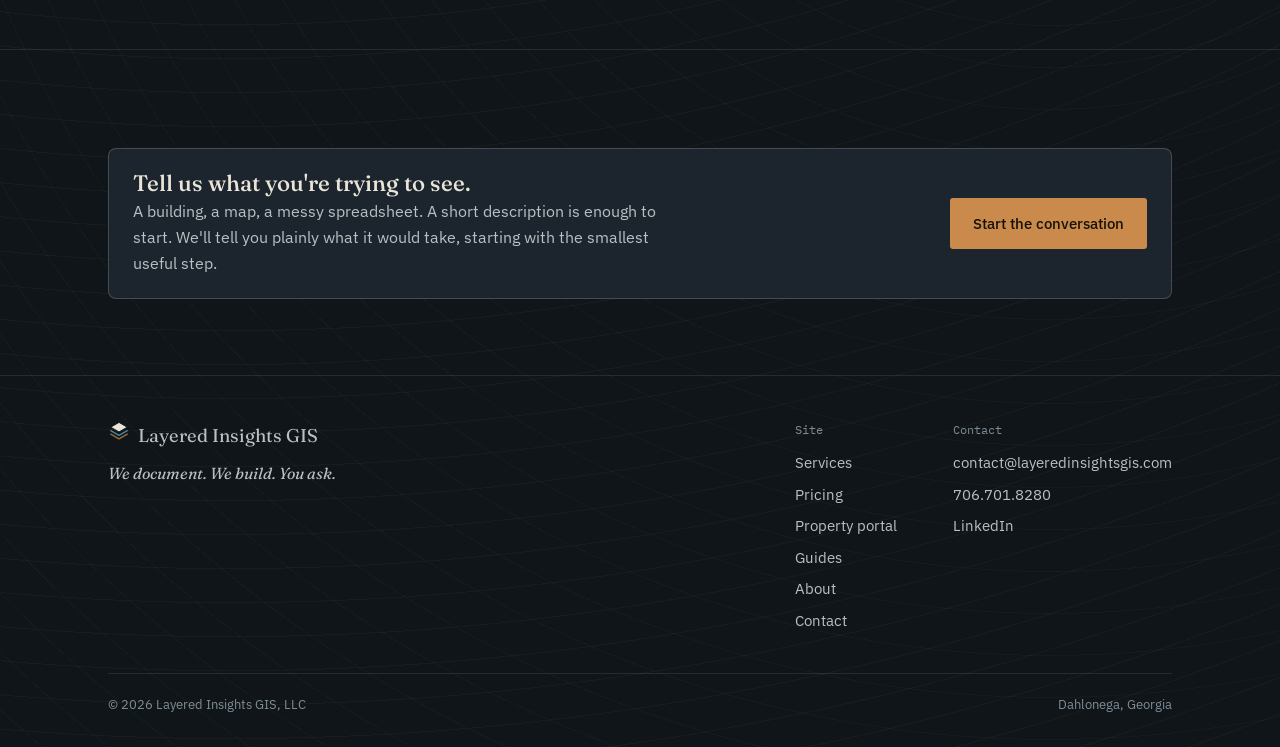
==== commit 67aa42a9: "Accuracy guide: two inline diagrams Figure 1 (precision vs accuracy): true footprint vs the same flo" ====
--- a/docs/index.html
+++ b/docs/index.html
@@ -18,7 +18,7 @@
 <meta name="twitter:image" content="https://layeredinsightsgis.com/imgs/buildings.jpg" />
 <link rel="preconnect" href="https://fonts.googleapis.com">
 <link href="https://fonts.googleapis.com/css2?family=Fraunces:opsz,wght@9..144,400;9..144,500;9..144,600&family=IBM+Plex+Sans:wght@400;500;600&family=IBM+Plex+Mono:wght@400;500&family=Caveat:wght@600&display=swap" rel="stylesheet">
-<link rel="stylesheet" href="styles.css?v=63">
+<link rel="stylesheet" href="styles.css?v=64">
 <link rel="icon" href="/favicon.ico" sizes="any">
 <link rel="icon" href="/favicon.svg" type="image/svg+xml">
 <link rel="icon" type="image/png" sizes="32x32" href="/favicon-32x32.png">
--- a/docs/styles.css
+++ b/docs/styles.css
@@ -1560,3 +1560,6 @@
 
 /* seven menu items: tighter spacing on mid-width screens */
 @media (min-width: 821px) and (max-width: 1060px) { .nav-links { gap: 22px; } }
+.guide-fig { margin: 22px 0 8px !important; }
+.guide-fig svg { display: block; width: 100%; height: auto; border: 1px solid var(--border); border-radius: 12px; }
+.guide-fig figcaption { margin-top: 10px; font-size: 0.9rem; color: var(--muted); line-height: 1.5; }
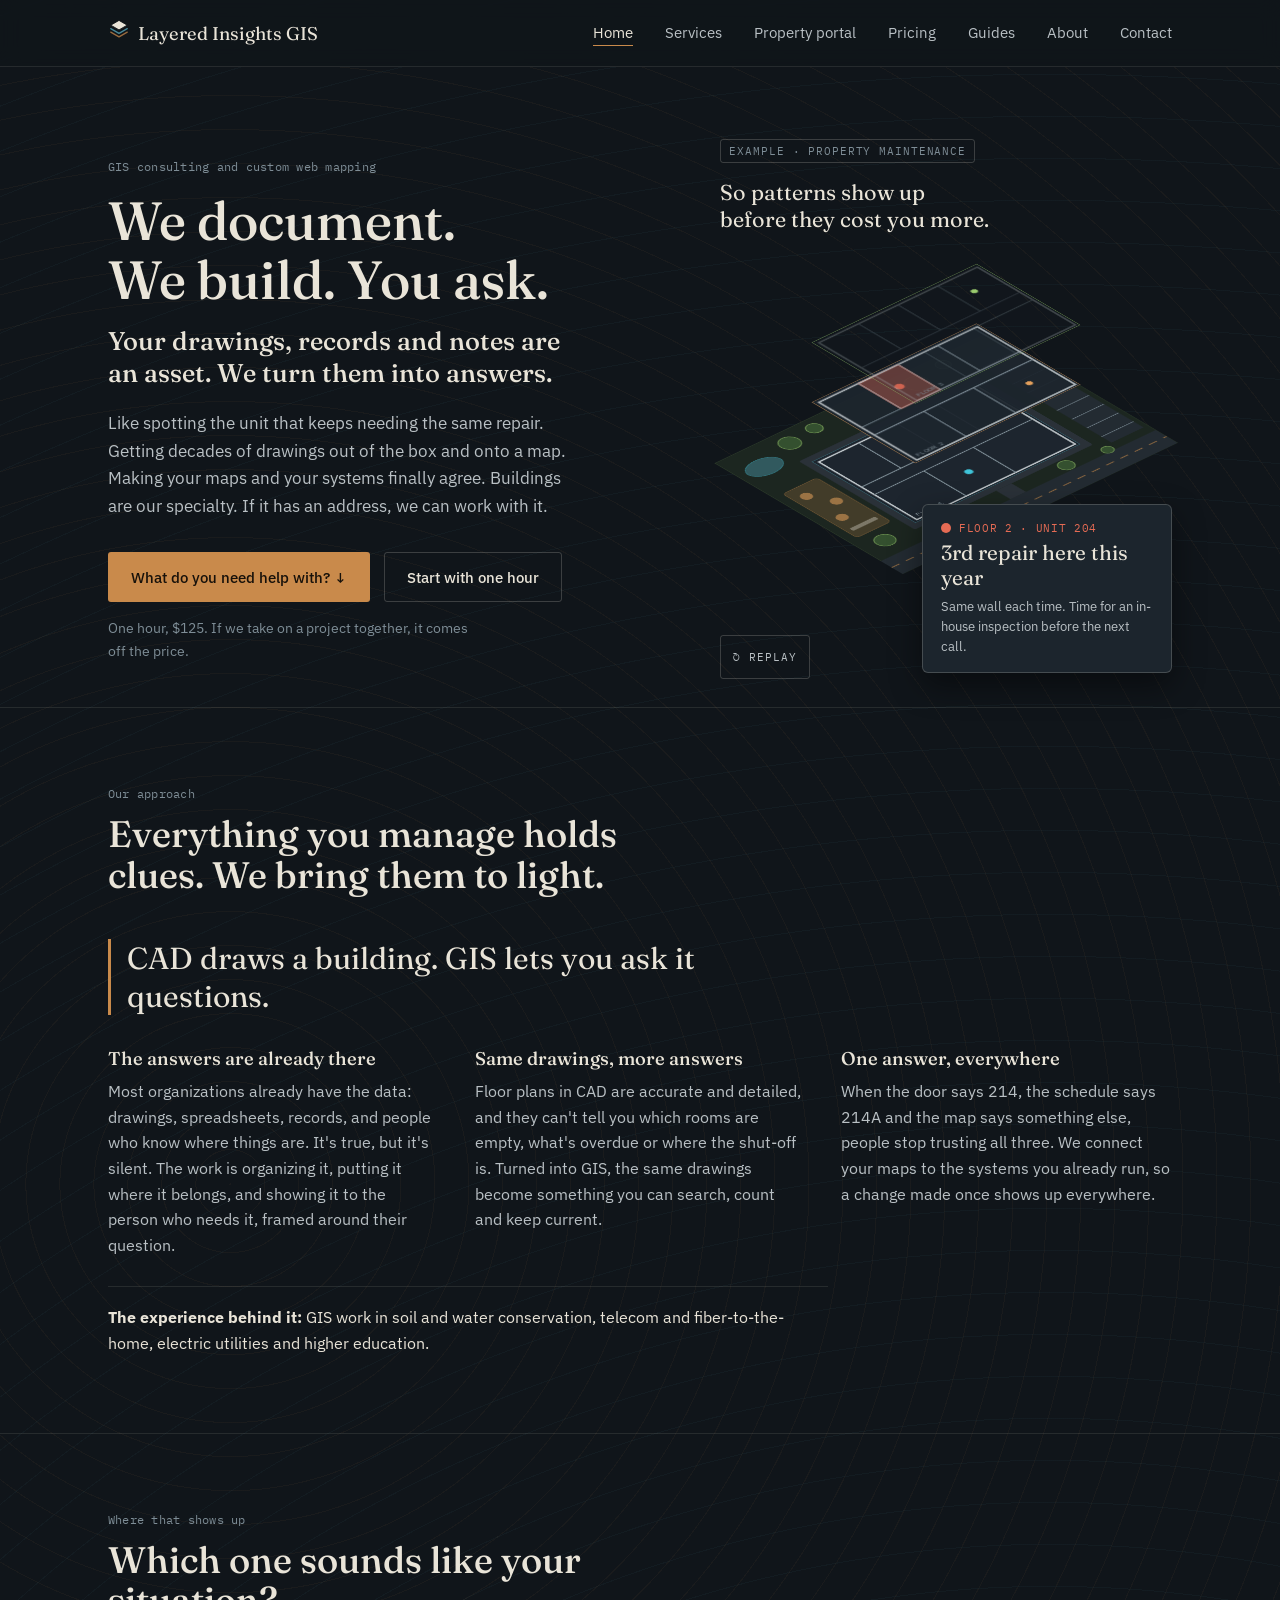
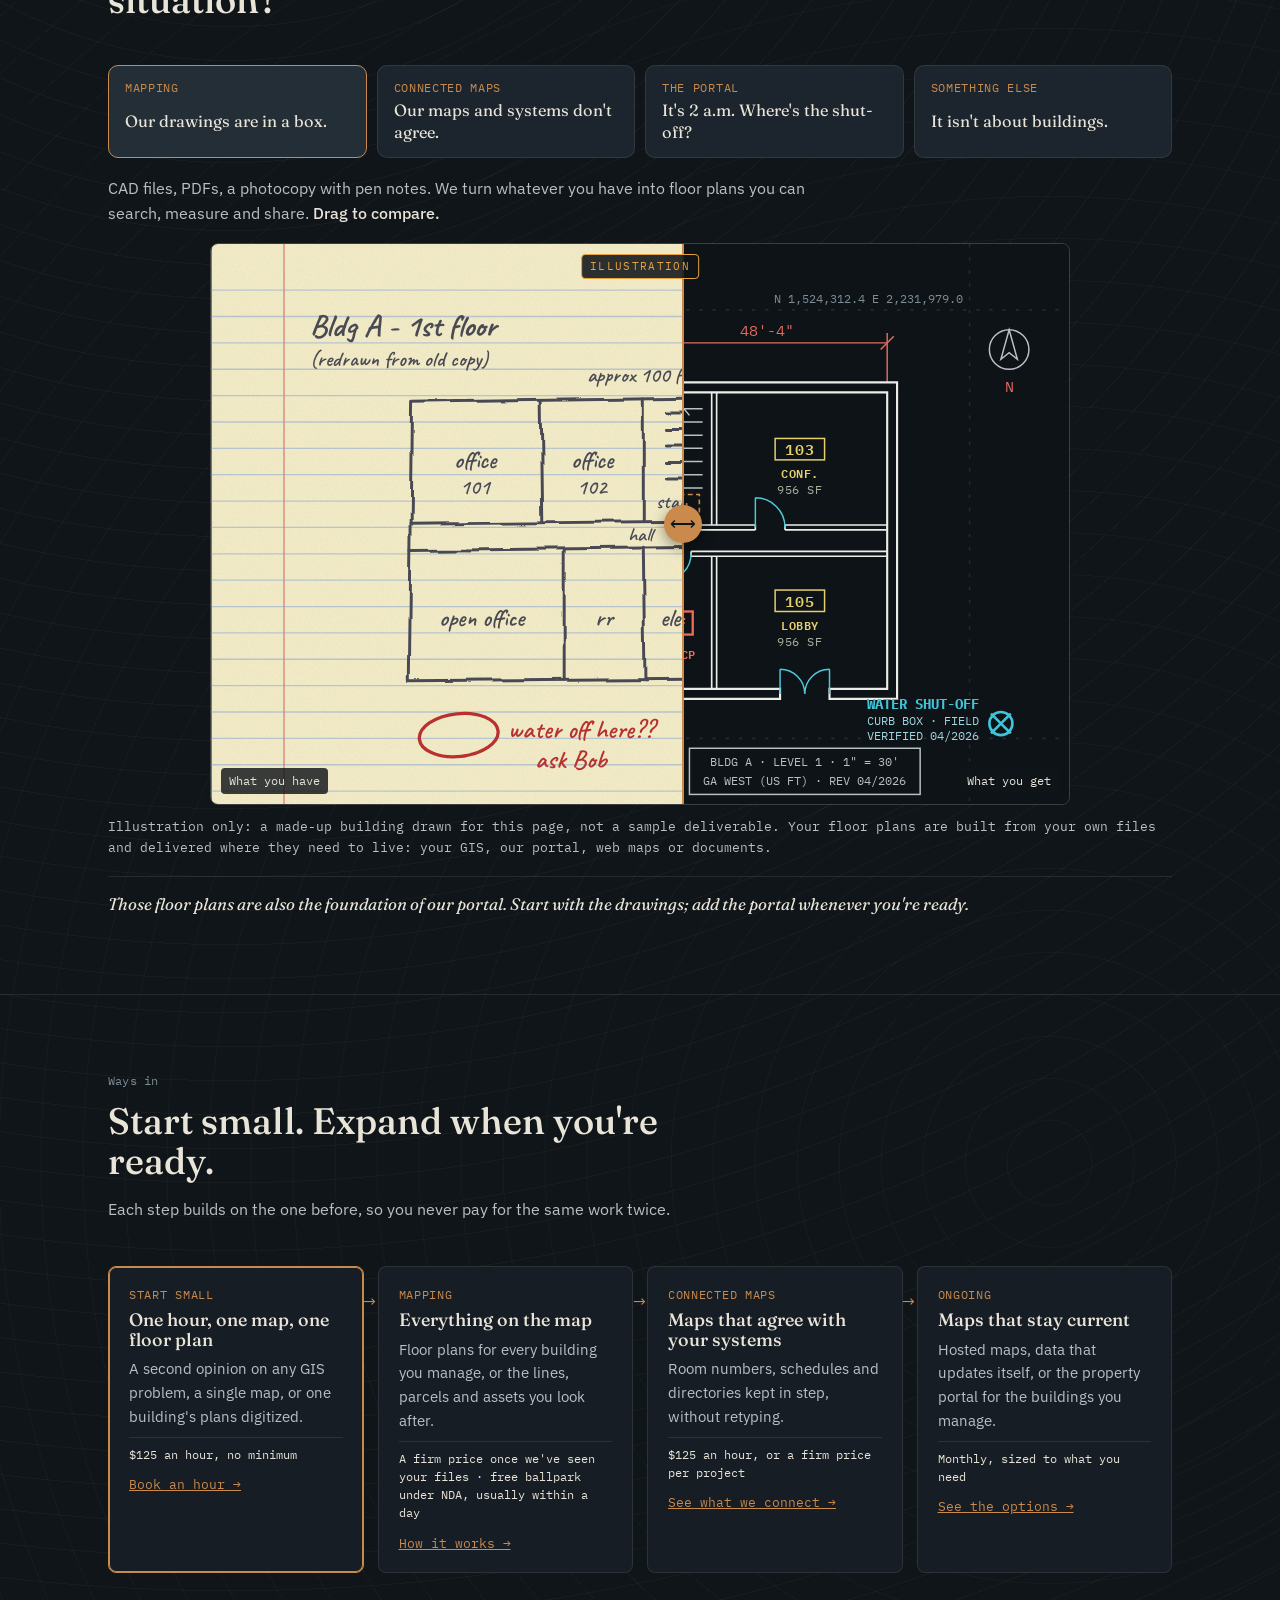
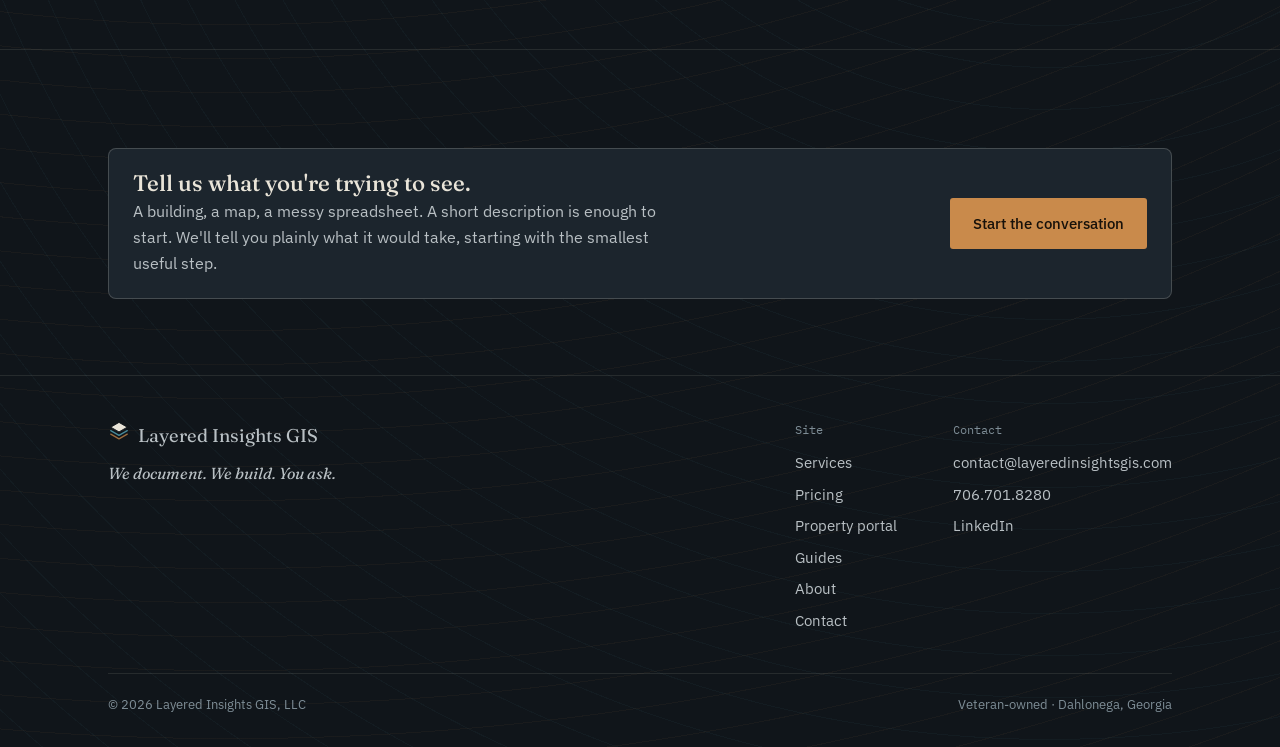
==== commit ebcfa166: "Footer: add Veteran-owned to the bottom line on every page Co-Authored-By: Claude Opus 5.5 <noreply@" ====
--- a/docs/index.html
+++ b/docs/index.html
@@ -447,7 +447,7 @@
     </div>
     <div class="footer-bottom">
       <span>© 2026 Layered Insights GIS, LLC</span>
-      <span>Dahlonega, Georgia</span>
+      <span>Veteran-owned · Dahlonega, Georgia</span>
     </div>
   </div>
 </footer>
